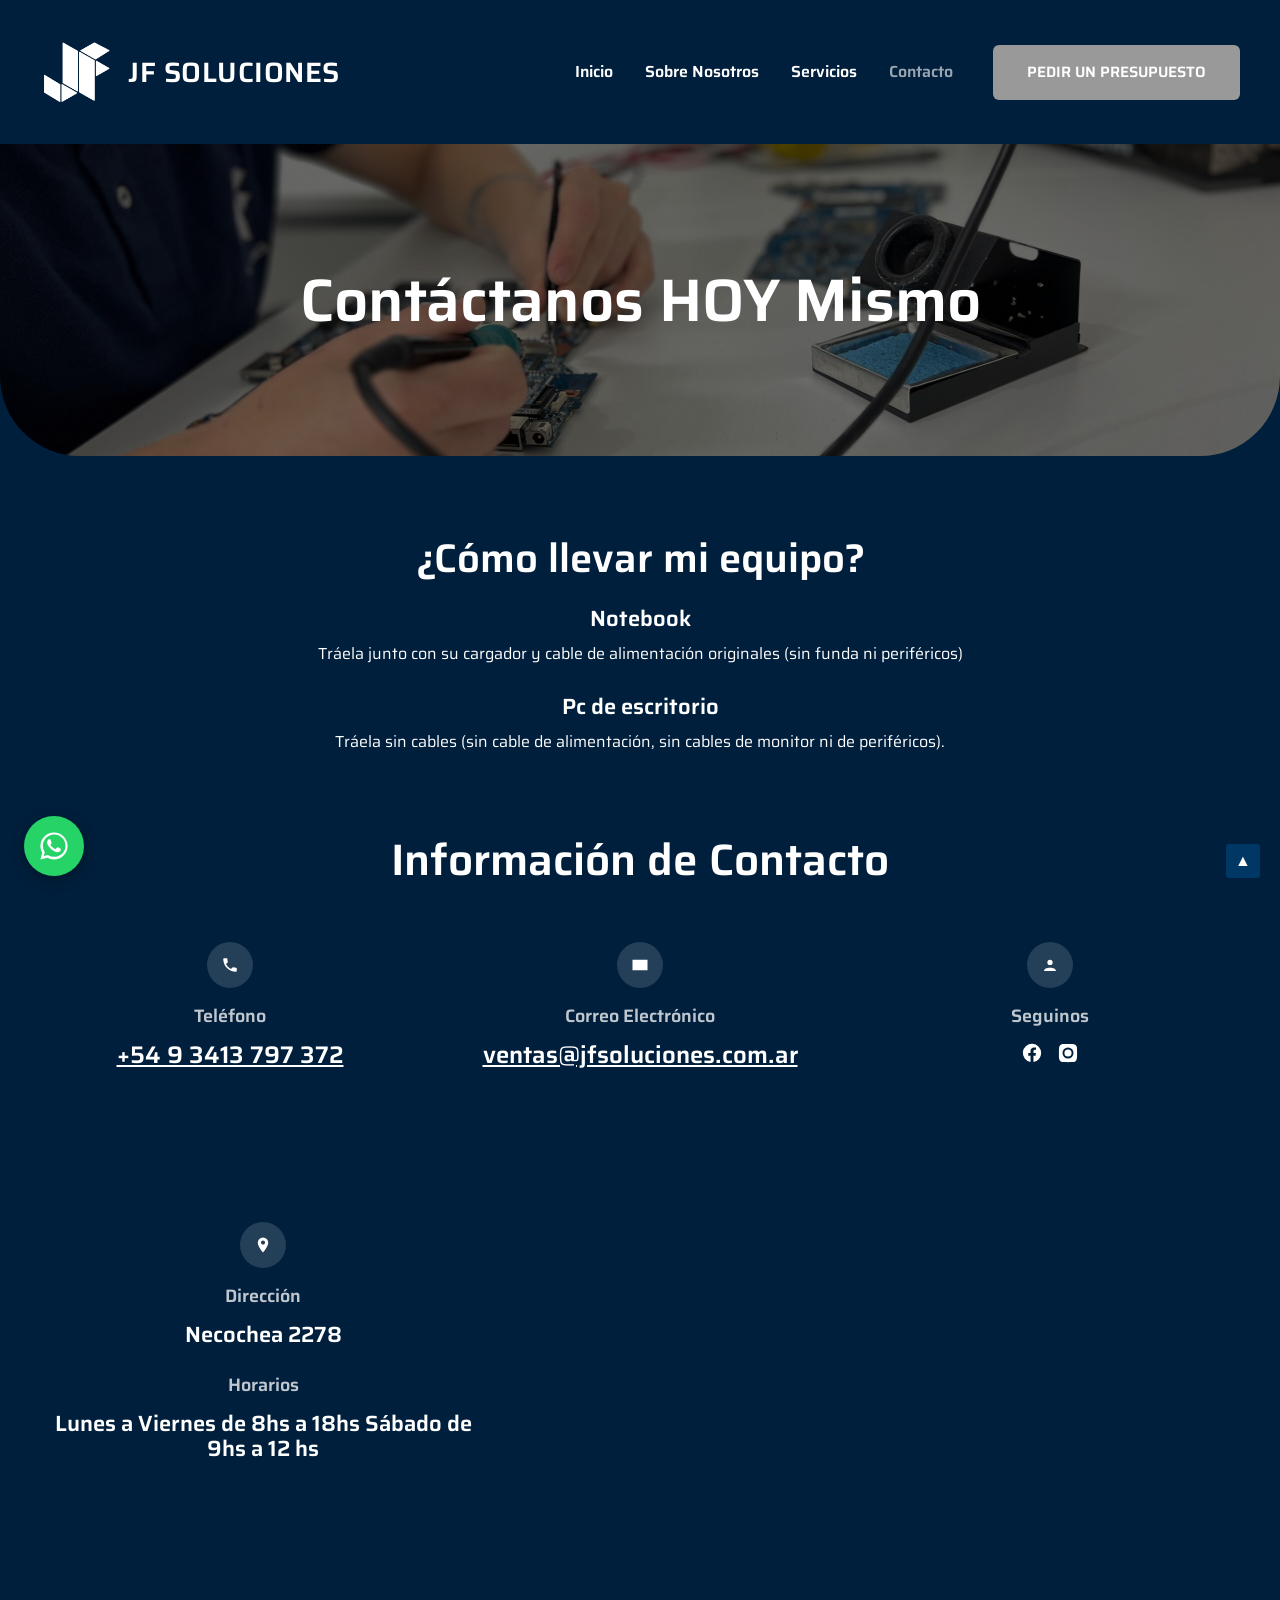
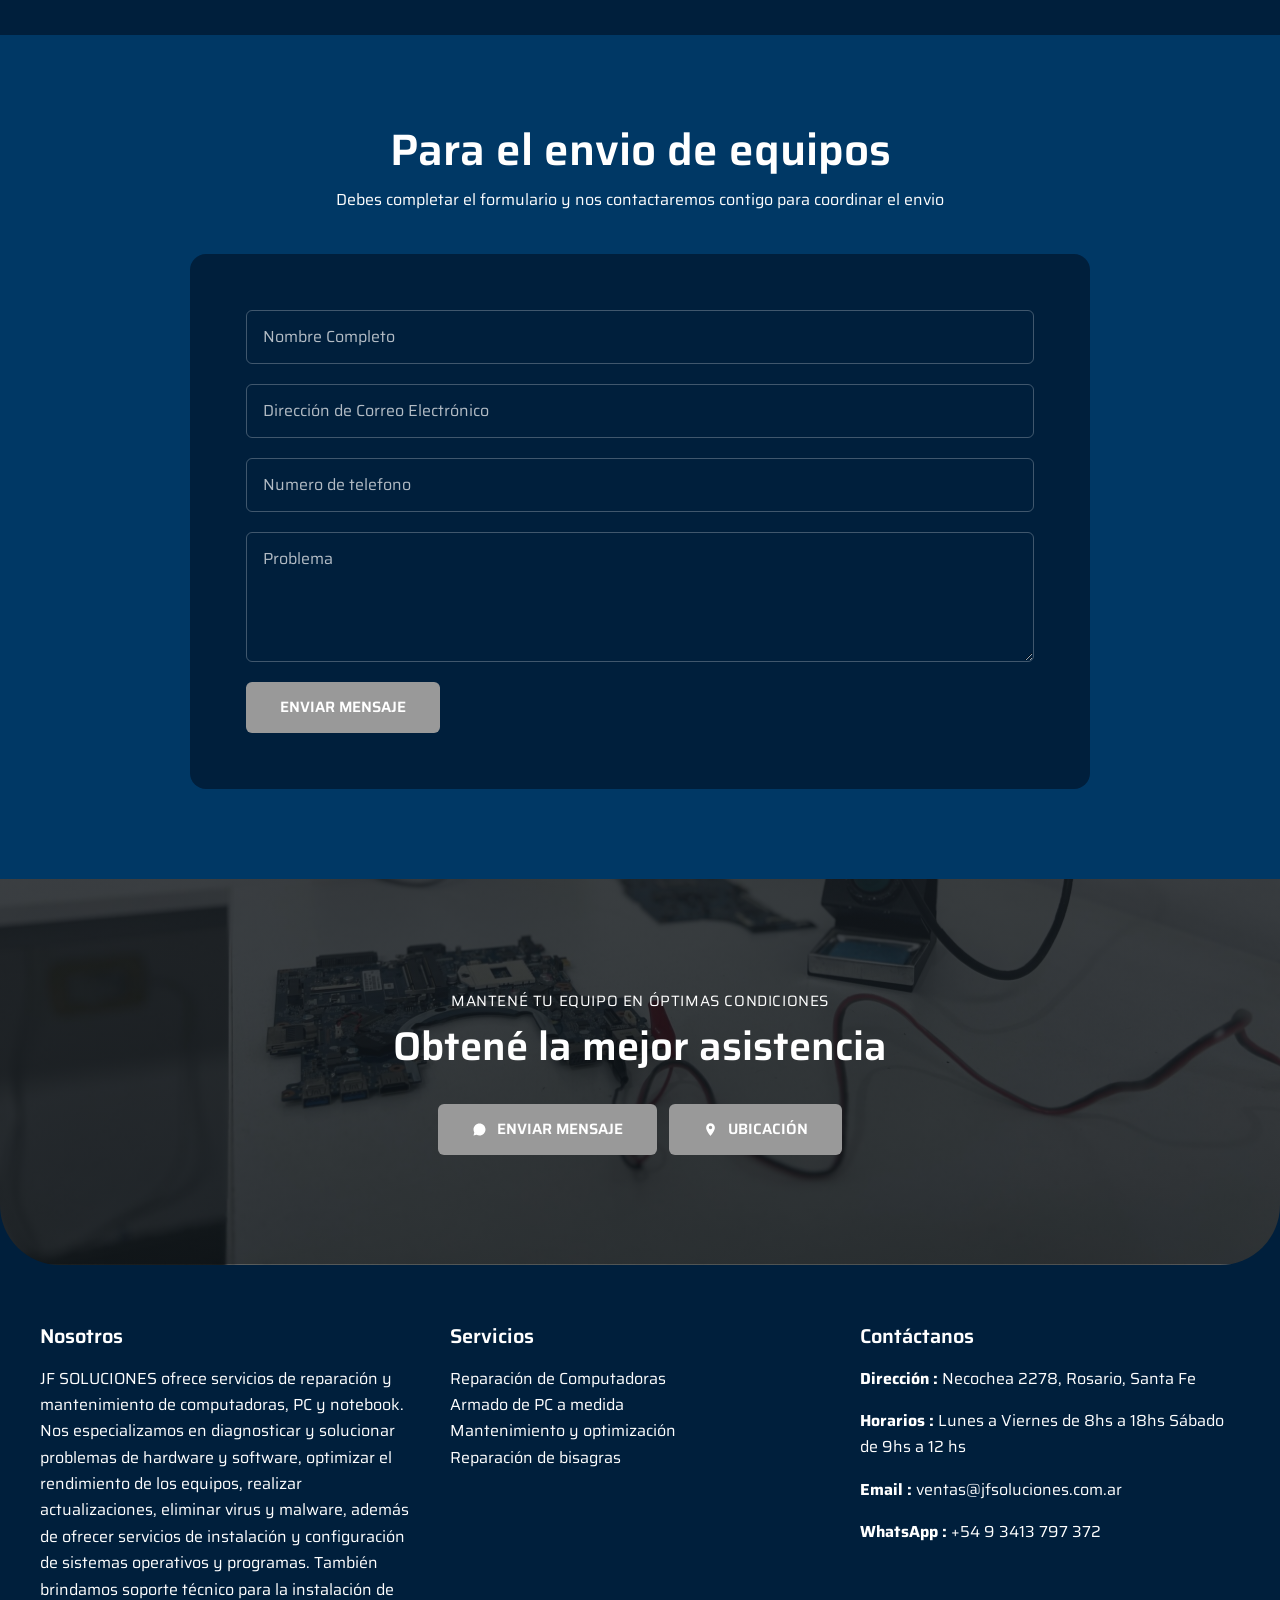
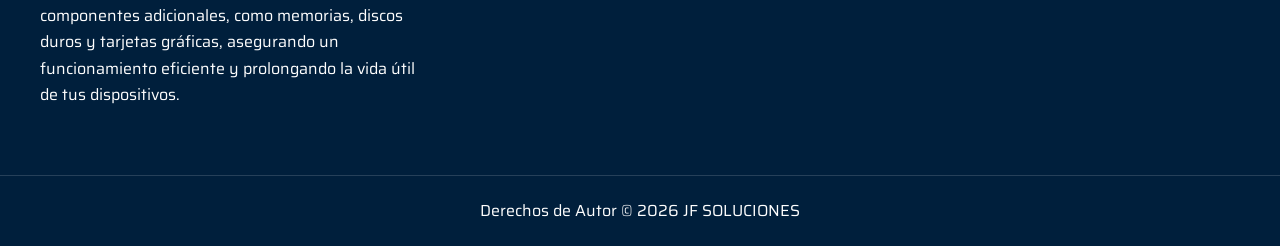
==== contact/index.html @ 4e5d6c13 "versión inicial 1.0.0" ====
<!DOCTYPE html>
<html lang="es-AR">
<head>
<meta charset="utf-8">
<meta name="viewport" content="width=device-width, initial-scale=1">
<title>Contacto de servicio técnico en rosario - JF SOLUCIONES</title>
<meta name="description" content="Contáctanos para servicio técnico de reparación y mantenimiento de computadoras y notebooks en Rosario y alrededores.">
<meta name="robots" content="index, follow, max-image-preview:large, max-snippet:-1, max-video-preview:-1">
<link rel="canonical" href="https://jfsoluciones.com.ar/contact/">
<meta property="og:locale" content="es_AR">
<meta property="og:type" content="article">
<meta property="og:site_name" content="JF SOLUCIONES">
<meta property="og:title" content="Contacto de servicio técnico en rosario - JF SOLUCIONES">
<meta property="og:description" content="Contáctanos para servicio técnico de reparación y mantenimiento de computadoras y notebooks en Rosario y alrededores.">
<meta property="og:url" content="https://jfsoluciones.com.ar/contact/">
<meta property="og:image" content="https://jfsoluciones.com.ar/images/feed-2.png">
<meta name="twitter:card" content="summary_large_image">
<meta name="twitter:title" content="Contacto de servicio técnico en rosario - JF SOLUCIONES">
<meta name="twitter:description" content="Contáctanos para servicio técnico de reparación y mantenimiento de computadoras y notebooks en Rosario y alrededores.">
<meta name="twitter:image" content="https://jfsoluciones.com.ar/images/feed-2.png">
<link href="https://unpkg.com/aos@2.3.1/dist/aos.css" rel="stylesheet">
<link rel="preconnect" href="https://fonts.googleapis.com">
<link rel="preconnect" href="https://fonts.gstatic.com" crossorigin>
<link rel="stylesheet" href="https://fonts.googleapis.com/css2?family=Saira:wght@400;600&display=swap">
<link rel="stylesheet" href="/assets/styles.css">
<link rel="icon" href="/favicon.ico" type="image/x-icon">
<script type="application/ld+json">
{
  "@context": "https://schema.org",
  "@graph": [
    {
      "@type": "LocalBusiness",
      "@id": "https://jfsoluciones.com.ar/#jfsoluciones",
      "name": "JF SOLUCIONES",
      "description": "Servicio técnico informático: reparación y mantenimiento de computadoras y notebooks en Rosario, Santa Fe.",
      "email": "ventas@jfsoluciones.com.ar",
      "telephone": "+54 9 3413 797 372",
      "address": {
        "@type": "PostalAddress",
        "streetAddress": "Necochea 2278",
        "addressLocality": "Rosario",
        "addressRegion": "Santa Fe",
        "addressCountry": "AR"
      },
      "openingHours": ["Mo-Fr 08:00-18:00", "Sa 09:00-12:00"],
      "sameAs": [
        "https://facebook.com/profile.php?id=100090186762427",
        "https://instagram.com/jfsolucionesrosario/"
      ]
    },
    {
      "@type": "ContactPage",
      "name": "Contacto de servicio técnico en rosario - JF SOLUCIONES",
      "url": "https://jfsoluciones.com.ar/contact/",
      "about": { "@id": "https://jfsoluciones.com.ar/#jfsoluciones" }
    },
    {
      "@type": "BreadcrumbList",
      "itemListElement": [
        { "@type": "ListItem", "position": 1, "name": "Inicio", "item": "https://jfsoluciones.com.ar/" },
        { "@type": "ListItem", "position": 2, "name": "Contacto", "item": "https://jfsoluciones.com.ar/contact/" }
      ]
    }
  ]
}
</script>
</head>
<body>
<a class="skip-link" href="#content">Ir al contenido</a>

<header class="site-header">
  <div class="container header-inner">
    <a class="brand" href="/" aria-label="JF SOLUCIONES - Inicio">
      <img class="brand-logo" src="/images/logo-jf.png" alt="JF SOLUCIONES" width="71" height="62">
      <span class="brand-name">JF SOLUCIONES</span>
    </a>
    <nav class="main-nav" aria-label="Navegación principal">
      <ul>
        <li><a href="/">Inicio</a></li>
        <li><a href="/sobre-nosotros/">Sobre Nosotros</a></li>
        <li><a href="/services/">Servicios</a></li>
        <li><a href="/contact/" aria-current="page" class="is-current">Contacto</a></li>
      </ul>
    </nav>
    <a class="btn btn-header" href="https://wa.me/5493413797372?text=Hola!+Necesito+que+revisen+mi+equipo">Pedir un presupuesto</a>
  </div>
</header>

<main id="content">

  <section class="hero" id="hero-contact">
    <div class="hero-inner">
      <h1>Contáctanos HOY Mismo</h1>
    </div>
  </section>

  <section class="section how-to">
    <div class="container center">
      <h2>¿Cómo llevar mi equipo?</h2>
      <h3>Notebook</h3>
      <p>Tráela junto con su cargador y cable de alimentación originales (sin funda ni periféricos)</p>
      <h3>Pc de escritorio</h3>
      <p>Tráela sin cables (sin cable de alimentación, sin cables de monitor ni de periféricos).</p>
    </div>
  </section>

  <section class="section contact-info">
    <div class="container">
      <h2 class="center info-title">Información de Contacto</h2>
      <div class="info-grid">
        <div class="info-item">
          <span class="ic" aria-hidden="true">
            <svg viewBox="0 0 24 24" width="18" height="18" fill="currentColor"><path d="M6.6 10.8a15.1 15.1 0 0 0 6.6 6.6l2.2-2.2c.3-.3.7-.4 1-.2 1.1.4 2.4.6 3.6.6.6 0 1 .4 1 1V20c0 .6-.4 1-1 1C10.6 21 3 13.4 3 4c0-.6.4-1 1-1h3.5c.6 0 1 .4 1 1 0 1.3.2 2.5.6 3.6.1.4 0 .8-.2 1l-2.3 2.2z"/></svg>
          </span>
          <p class="info-label">Teléfono</p>
          <h3><a href="https://wa.me/5493413797372?text=Hola!+Necesito+que+revisen+mi+equipo" target="_blank" rel="noopener">+54 9 3413 797 372</a></h3>
        </div>
        <div class="info-item">
          <span class="ic" aria-hidden="true">
            <svg viewBox="0 0 24 24" width="18" height="18" fill="currentColor"><path d="M2 5h20v14H2V5zm10 7.2L3.6 6.5h16.8L12 12.2z"/></svg>
          </span>
          <p class="info-label">Correo Electrónico</p>
          <h3><a href="mailto:ventas@jfsoluciones.com.ar">ventas@jfsoluciones.com.ar</a></h3>
        </div>
        <div class="info-item">
          <span class="ic" aria-hidden="true">
            <svg viewBox="0 0 24 24" width="18" height="18" fill="currentColor"><path d="M12 12a3.5 3.5 0 1 0 0-7 3.5 3.5 0 0 0 0 7zm-8 8c0-3 3.6-4.5 8-4.5s8 1.5 8 4.5H4z"/></svg>
          </span>
          <p class="info-label">Seguinos</p>
          <div class="socials">
            <a href="https://facebook.com/profile.php?id=100090186762427" target="_blank" rel="noopener" aria-label="Facebook de JF SOLUCIONES">
              <svg viewBox="0 0 24 24" width="22" height="22" fill="currentColor"><path d="M22 12a10 10 0 1 0-11.6 9.9v-7H7.9V12h2.5V9.8c0-2.5 1.5-3.9 3.8-3.9 1.1 0 2.2.2 2.2.2v2.4h-1.2c-1.2 0-1.6.8-1.6 1.6V12h2.7l-.4 2.9h-2.3v7A10 10 0 0 0 22 12z"/></svg>
            </a>
            <a href="https://instagram.com/jfsolucionesrosario/" target="_blank" rel="noopener" aria-label="Instagram de JF SOLUCIONES">
              <svg viewBox="0 0 24 24" width="22" height="22" fill="currentColor"><path d="M12 2.2c3.2 0 3.6 0 4.9.1 1.2.1 1.8.3 2.2.4.6.2 1 .5 1.4.9.4.4.7.8.9 1.4.2.4.4 1 .4 2.2.1 1.3.1 1.7.1 4.9s0 3.6-.1 4.9c-.1 1.2-.3 1.8-.4 2.2-.2.6-.5 1-.9 1.4-.4.4-.8.7-1.4.9-.4.2-1 .4-2.2.4-1.3.1-1.7.1-4.9.1s-3.6 0-4.9-.1c-1.2-.1-1.8-.3-2.2-.4-.6-.2-1-.5-1.4-.9-.4-.4-.7-.8-.9-1.4-.2-.4-.4-1-.4-2.2-.1-1.3-.1-1.7-.1-4.9s0-3.6.1-4.9c.1-1.2.3-1.8.4-2.2.2-.6.5-1 .9-1.4.4-.4.8-.7 1.4-.9.4-.2 1-.4 2.2-.4 1.3-.1 1.7-.1 4.9-.1zm0 3.8a6 6 0 1 0 0 12 6 6 0 0 0 0-12zm0 9.9a3.9 3.9 0 1 1 0-7.8 3.9 3.9 0 0 1 0 7.8zm7.6-10.1a1.4 1.4 0 1 1-2.8 0 1.4 1.4 0 0 1 2.8 0z"/></svg>
            </a>
          </div>
        </div>
      </div>

      <div class="address-grid">
        <div class="info-item">
          <span class="ic" aria-hidden="true">
            <svg viewBox="0 0 24 24" width="18" height="18" fill="currentColor"><path d="M12 2a7 7 0 0 0-7 7c0 5 7 13 7 13s7-8 7-13a7 7 0 0 0-7-7zm0 9.5A2.5 2.5 0 1 1 12 6a2.5 2.5 0 0 1 0 5.5z"/></svg>
          </span>
          <p class="info-label">Dirección</p>
          <h3>Necochea 2278</h3>
          <p class="info-label">Horarios</p>
          <h3>Lunes a Viernes de 8hs a 18hs Sábado de 9hs a 12 hs</h3>
        </div>
        <div class="map">
          <iframe
            title="Ubicación de JF SOLUCIONES — Necochea 2278, Rosario, Santa Fe"
            src="https://www.google.com/maps?q=Necochea%202278,%20Rosario,%20Santa%20Fe,%20Argentina&output=embed"
            loading="lazy"
            referrerpolicy="no-referrer-when-downgrade"
            allowfullscreen></iframe>
        </div>
      </div>
    </div>
  </section>

  <section class="form-section">
    <div class="container">
      <h2 class="center">Para el envio de equipos</h2>
      <p class="center">Debes completar el formulario y nos contactaremos contigo para coordinar el envio</p>
      <div class="form-card">
        <form method="post" action="#" autocomplete="on">
          <label class="sr-only" for="f-nombre">Nombre Completo</label>
          <input id="f-nombre" name="nombre" type="text" placeholder="Nombre Completo" autocomplete="name" required>
          <label class="sr-only" for="f-email">Dirección de Correo Electrónico</label>
          <input id="f-email" name="email" type="email" placeholder="Dirección de Correo Electrónico" autocomplete="email" required>
          <label class="sr-only" for="f-tel">Numero de telefono</label>
          <input id="f-tel" name="telefono" type="tel" placeholder="Numero de telefono" autocomplete="tel" required>
          <label class="sr-only" for="f-msg">Problema</label>
          <textarea id="f-msg" name="mensaje" rows="4" placeholder="Problema"></textarea>
          <button class="btn" type="submit">Enviar Mensaje</button>
        </form>
      </div>
    </div>
  </section>

  <section class="cta">
    <div class="cta-inner">
      <p class="eyebrow center">Mantené tu equipo en óptimas condiciones</p>
      <h2 class="center cta-title">Obtené la mejor asistencia</h2>
      <div class="cta-buttons">
        <a class="btn" href="https://api.whatsapp.com/send/?phone=5493413797372&amp;text=Hola%21+Necesito+que+revisen+mi+equipo&amp;type=phone_number&amp;app_absent=0" target="_blank" rel="noopener"><span class="ico ico-wa" aria-hidden="true"></span>enviar mensaje</a>
        <a class="btn" href="https://maps.app.goo.gl/iYF1u953NTGmokmu6?g_st=iw" target="_blank" rel="noopener"><span class="ico ico-pin" aria-hidden="true"></span>ubicación</a>
      </div>
    </div>
  </section>

</main>

<footer class="site-footer">
  <div class="container footer-grid">
    <div class="footer-col">
      <h2 class="footer-title">Nosotros</h2>
      <p>JF SOLUCIONES ofrece servicios de reparación y mantenimiento de computadoras, PC y notebook. Nos especializamos en diagnosticar y solucionar problemas de hardware y software, optimizar el rendimiento de los equipos, realizar actualizaciones, eliminar virus y malware, además de ofrecer servicios de instalación y configuración de sistemas operativos y programas. También brindamos soporte técnico para la instalación de componentes adicionales, como memorias, discos duros y tarjetas gráficas, asegurando un funcionamiento eficiente y prolongando la vida útil de tus dispositivos.</p>
    </div>
    <div class="footer-col">
      <h2 class="footer-title">Servicios</h2>
      <ul class="footer-list">
        <li>Reparación de Computadoras</li>
        <li>Armado de PC a medida</li>
        <li>Mantenimiento y optimización</li>
        <li>Reparación de bisagras</li>
      </ul>
    </div>
    <div class="footer-col">
      <h2 class="footer-title">Contáctanos</h2>
      <p><strong>Dirección :</strong> Necochea 2278, Rosario, Santa Fe</p>
      <p><strong>Horarios :</strong> Lunes a Viernes de 8hs a 18hs Sábado de 9hs a 12 hs</p>
      <p><strong>Email :</strong> <a href="mailto:ventas@jfsoluciones.com.ar">ventas@jfsoluciones.com.ar</a></p>
      <p><strong>WhatsApp :</strong> <a href="https://wa.me/5493413797372">+54 9 3413 797 372</a></p>
    </div>
  </div>
  <div class="footer-bottom">
    <div class="container">
      <p>Derechos de Autor © 2026 JF SOLUCIONES</p>
    </div>
  </div>
</footer>

<a class="whatsapp-float" href="https://wa.me/5493413797372" target="_blank" rel="noopener" aria-label="Enviar Mensaje 💻 por WhatsApp">
  <svg viewBox="0 0 32 32" width="34" height="34" aria-hidden="true" focusable="false"><path fill="#fff" d="M16.003 3.2c-7.06 0-12.8 5.74-12.8 12.8 0 2.257.594 4.463 1.723 6.404L3.2 28.8l6.56-1.708a12.75 12.75 0 0 0 6.243 1.62h.005c7.06 0 12.8-5.74 12.8-12.8s-5.74-12.712-12.805-12.712zm0 23.02h-.004a10.6 10.6 0 0 1-5.4-1.48l-.387-.23-3.893 1.014 1.04-3.797-.253-.39a10.57 10.57 0 0 1-1.62-5.637c0-5.867 4.775-10.64 10.646-10.64 2.842 0 5.513 1.108 7.522 3.118a10.57 10.57 0 0 1 3.116 7.53c-.002 5.867-4.777 10.512-10.767 10.512zm5.84-7.92c-.32-.16-1.893-.934-2.187-1.04-.293-.107-.507-.16-.72.16-.213.32-.826 1.04-1.013 1.253-.187.213-.373.24-.693.08-.32-.16-1.352-.498-2.575-1.588-.952-.848-1.594-1.895-1.78-2.215-.187-.32-.02-.493.14-.652.144-.144.32-.373.48-.56.16-.187.213-.32.32-.533.107-.213.053-.4-.027-.56-.08-.16-.72-1.735-.986-2.375-.26-.624-.523-.54-.72-.55l-.613-.01c-.213 0-.56.08-.853.4-.293.32-1.12 1.094-1.12 2.668s1.147 3.095 1.307 3.308c.16.213 2.257 3.446 5.467 4.832.764.33 1.36.527 1.825.674.767.244 1.465.21 2.017.127.615-.092 1.893-.774 2.16-1.521.267-.747.267-1.387.187-1.521-.08-.133-.293-.213-.613-.373z"/></svg>
</a>
<a class="subir" href="#content" aria-label="Scroll al inicio">&#9650;</a>

</body>
</html>
---- assets/styles.css ----
/* ==========================================================================
   JF SOLUCIONES — Hoja de estilos unificada (HTML + CSS plano, sin WordPress)
   · Header + Footer: pure-pixel-replica (todas las páginas)
   · Home: static-site-gem (scopeado bajo .home)
   · Internas (servicios / sobre-nosotros / contacto / términos): pure-pixel-replica
   ========================================================================== */

/* ------------------------------------------------------------------ */
/* Variables                                                          */
/* ------------------------------------------------------------------ */
:root {
  --navy: #001f3c;        --azul-oscuro: #001f3c;
  --blue: #003865;        --azul: #003865;
  --azul-claro: #007bd0;
  --white: #ffffff;       --blanco: #ffffff;
  --btn: #999999;         --btn-hover: #8a8a8a;
  --gris-boton: rgba(255, 255, 255, 0.32);
  --gris-texto: #d7dde3;
  --muted: rgba(255, 255, 255, 0.75);
  --container: 1280px;    --ancho: 1200px;
  --font: "Saira", "Trebuchet MS", Arial, sans-serif;
  --fuente-titulo: "Tektur", "Saira", sans-serif;
  --fuente-texto: "Saira", "Roboto", sans-serif;
}

/* ------------------------------------------------------------------ */
/* Reset / base                                                       */
/* ------------------------------------------------------------------ */
*, *::before, *::after { box-sizing: border-box; }

html { scroll-behavior: smooth; }

body {
  margin: 0;
  background-color: var(--navy);
  color: var(--white);
  font-family: var(--font);
  font-size: 16px;
  font-weight: 400;
  line-height: 1.65;
  -webkit-font-smoothing: antialiased;
}

img { max-width: 100%; display: block; }

a { color: inherit; text-decoration: none; }
a:hover { text-decoration: none; opacity: 0.85; }

h1, h2, h3 { margin: 0; font-weight: 600; line-height: 1.15; }

p { margin: 0 0 16px; }

.skip-link {
  position: absolute;
  left: -9999px;
  top: 0;
  background: var(--white);
  color: var(--navy);
  padding: 10px 16px;
  z-index: 100;
}
.skip-link:focus { left: 0; }

/* ================================================================== */
/* HEADER — pure-pixel-replica (todas las páginas)                    */
/* ================================================================== */
.site-header {
  background-color: var(--navy);
  height: 144px;
  display: flex;
  align-items: center;
}

.header-inner { display: flex; align-items: center; gap: 24px; }

.brand { display: flex; align-items: center; gap: 16px; margin-right: auto; }

.brand-logo { display: block; width: 72px; height: auto; }

.brand-name { font-size: 28px; font-weight: 600; letter-spacing: 0.5px; }

.main-nav ul {
  display: flex;
  align-items: center;
  margin: 0;
  padding: 0;
  list-style: none;
}

.main-nav a {
  display: block;
  padding: 0 16px;
  font-size: 16px;
  font-weight: 600;
  line-height: 30px;
}

.main-nav a.is-current { color: rgba(255, 255, 255, 0.6); }

.btn {
  display: inline-flex;
  align-items: center;
  justify-content: center;
  gap: 10px;
  background-color: var(--btn);
  color: var(--white);
  font-size: 15px;
  font-weight: 600;
  line-height: 1;
  text-transform: uppercase;
  padding: 18px 34px;
  border: 0;
  border-radius: 6px;
  cursor: pointer;
  transition: background-color 0.2s ease;
}
.btn:hover { background-color: var(--btn-hover); opacity: 1; }

.btn-header { padding: 20px 34px; }

/* ================================================================== */
/* FOOTER — pure-pixel-replica (todas las páginas)                    */
/* ================================================================== */
.site-footer { background-color: var(--navy); padding: 60px 0 0; }

.footer-grid {
  display: grid;
  grid-template-columns: repeat(3, minmax(0, 1fr));
  gap: 30px;
  align-items: start;
}

.footer-title { font-size: 20px; margin-bottom: 18px; }

.footer-list { margin: 0; padding: 0; list-style: none; }

.footer-bottom {
  margin-top: 50px;
  border-top: 1px solid rgba(255, 255, 255, 0.15);
  padding: 22px 0;
  text-align: center;
}
.footer-bottom p { margin: 0; }

/* WhatsApp flotante (pure-pixel-replica) */
.whatsapp-float {
  position: fixed;
  left: 24px;
  bottom: 24px;
  width: 60px;
  height: 60px;
  border-radius: 50%;
  background-color: #25d366;
  display: flex;
  align-items: center;
  justify-content: center;
  box-shadow: 0 4px 14px rgba(0, 0, 0, 0.3);
  z-index: 50;
}

/* ================================================================== */
/* PÁGINAS INTERNAS — base (sobre-nosotros)                           */
/* ================================================================== */
.container {
  width: 100%;
  max-width: var(--container);
  margin: 0 auto;
  padding: 0 40px;
}

/* Hero */
.hero {
  background-color: #0b1c2e;
  background-image: linear-gradient(rgba(0, 20, 40, 0.65), rgba(0, 20, 40, 0.65)); background-repeat: no-repeat;
  background-size: cover;
  background-position: 48% 35%;
  border-radius: 0 0 80px 80px;
  padding: 120px 40px;
  text-align: center;
}
#hero-services { background-image: linear-gradient(rgba(0, 0, 0, 0.58), rgba(0, 0, 0, 0.58)), url("/images/portada-services.jpg"); }
#hero-contact { background-image: linear-gradient(rgba(0, 0, 0, 0.58), rgba(0, 0, 0, 0.58)), url("/images/portada-contact.jpg"); background-position: 0% 50%; }
#hero-nosotros { background-image: linear-gradient(rgba(0, 0, 0, 0.58), rgba(0, 0, 0, 0.58)), url("/images/portada-nosotros.jpg"); background-position: 0% 41%;}
.hero-inner { max-width: 860px; margin: 0 auto; }
.hero h1 { font-size: 60px; line-height: 72px; font-weight: 600; }
.hero p { margin: 12px 0 0; }

/* Secciones de contenido */
.section { padding: 80px 0; }

.split {
  display: grid;
  grid-template-columns: minmax(0, 1fr) minmax(0, 1fr);
  gap: 50px;
  align-items: start;
}

.content { padding-top: 20px; }

.eyebrow {
  text-transform: uppercase;
  letter-spacing: 0.6px;
  font-size: 15px;
  margin: 0 0 10px;
}

.content h2 { font-size: 44px; line-height: 1.1; margin-bottom: 18px; }

.role { font-size: 22px; margin: -8px 0 18px; color: var(--muted); }

/* Placeholders de imagen (fallback cuando aún no hay foto real) */
.img-placeholder {
  position: relative;
  width: 100%;
  border-radius: 12px;
  background-color: rgba(255, 255, 255, 0.06);
  border: 1px dashed rgba(255, 255, 255, 0.25);
  background-image: repeating-linear-gradient(
    45deg,
    rgba(255, 255, 255, 0.04) 0,
    rgba(255, 255, 255, 0.04) 10px,
    transparent 10px,
    transparent 20px
  );
}

.ratio-1x1 { aspect-ratio: 1 / 1; }
.ratio-3x4 { aspect-ratio: 3 / 4; }
.ratio-16x9 { aspect-ratio: 16 / 9; }

/* Imágenes reales dentro de las secciones internas */
.media img {
  width: 100%;
  height: 100%;
  border-radius: 12px;
  object-fit: cover;
}
.media img.ratio-1x1 { aspect-ratio: 1 / 1; }
.media img.ratio-3x4 { aspect-ratio: 3 / 4; }

/* Valores */
.values { background-color: var(--blue); padding: 90px 0; }
.center { text-align: center; }
.values-title { font-size: 44px; margin-bottom: 40px; }
.values-image { border: none; border-radius: 12px; height: 450px; display: flex; justify-content: center; align-items: center; margin-bottom: 40px; overflow: hidden; }
.values-image img { width: 100%; height: auto; display: block; border-radius: 12px; }
.values-grid {
  display: grid;
  grid-template-columns: repeat(4, minmax(0, 1fr));
  gap: 30px;
}
.value h3 { font-size: 24px; line-height: 1.3; margin-bottom: 12px; }
.value p { margin: 0; }

/* CTA */
.cta {
  background-color: #0b1c2e;
  background-image: linear-gradient(rgba(21, 26, 31, 0.82), rgba(8, 14, 19, 0.82)), url("/images/eleginos.jpg");
  background-size: cover;
  background-position: bottom;
  background-repeat: no-repeat;
  border-radius: 0 0 60px 60px;
  padding: 110px 40px;
  text-align: center;
}
.cta-inner { max-width: 840px; margin: 0 auto; }
.cta-title { font-size: 40px; margin-bottom: 34px; }
.cta-buttons { display: flex; justify-content: center; gap: 12px; flex-wrap: wrap; }

.ico { display: inline-block; width: 15px; height: 15px; background-color: currentColor; }
.ico-mail {
  -webkit-mask: url("data:image/svg+xml;utf8,<svg xmlns='http://www.w3.org/2000/svg' viewBox='0 0 24 24'><path d='M2 5h20v14H2z' fill='none' stroke='black' stroke-width='2'/><path d='M2 6l10 7 10-7' fill='none' stroke='black' stroke-width='2'/></svg>") center / contain no-repeat;
  mask: url("data:image/svg+xml;utf8,<svg xmlns='http://www.w3.org/2000/svg' viewBox='0 0 24 24'><path d='M2 5h20v14H2z' fill='none' stroke='black' stroke-width='2'/><path d='M2 6l10 7 10-7' fill='none' stroke='black' stroke-width='2'/></svg>") center / contain no-repeat;
}
.ico-pin {
  -webkit-mask: url("data:image/svg+xml;utf8,<svg xmlns='http://www.w3.org/2000/svg' viewBox='0 0 24 24'><path d='M12 2a7 7 0 0 0-7 7c0 5 7 13 7 13s7-8 7-13a7 7 0 0 0-7-7zm0 9.5A2.5 2.5 0 1 1 12 6a2.5 2.5 0 0 1 0 5.5z'/></svg>") center / contain no-repeat;
  mask: url("data:image/svg+xml;utf8,<svg xmlns='http://www.w3.org/2000/svg' viewBox='0 0 24 24'><path d='M12 2a7 7 0 0 0-7 7c0 5 7 13 7 13s7-8 7-13a7 7 0 0 0-7-7zm0 9.5A2.5 2.5 0 1 1 12 6a2.5 2.5 0 0 1 0 5.5z'/></svg>") center / contain no-repeat;
}
.ico-wa {
  -webkit-mask: url("data:image/svg+xml;utf8,<svg xmlns='http://www.w3.org/2000/svg' viewBox='0 0 32 32'><path d='M16 3.2C8.94 3.2 3.2 8.94 3.2 16c0 2.26.59 4.46 1.72 6.4L3.2 28.8l6.56-1.71A12.75 12.75 0 0 0 16 28.7c7.06 0 12.8-5.74 12.8-12.8S23.06 3.2 16 3.2zm5.84 15.1c-.32-.16-1.89-.93-2.19-1.04-.29-.11-.5-.16-.72.16-.21.32-.82 1.04-1.01 1.25-.19.21-.37.24-.69.08-.32-.16-1.35-.5-2.58-1.59-.95-.85-1.59-1.9-1.78-2.22-.19-.32-.02-.49.14-.65.14-.14.32-.37.48-.56.16-.19.21-.32.32-.53.11-.21.05-.4-.03-.56-.08-.16-.72-1.74-.99-2.38-.26-.62-.52-.54-.72-.55h-.61c-.21 0-.56.08-.85.4-.29.32-1.12 1.09-1.12 2.67s1.15 3.09 1.31 3.31c.16.21 2.26 3.45 5.47 4.83.76.33 1.36.53 1.82.67.77.24 1.47.21 2.02.13.62-.09 1.89-.77 2.16-1.52.27-.75.27-1.39.19-1.52-.08-.13-.29-.21-.61-.37z'/></svg>") center / contain no-repeat;
  mask: url("data:image/svg+xml;utf8,<svg xmlns='http://www.w3.org/2000/svg' viewBox='0 0 32 32'><path d='M16 3.2C8.94 3.2 3.2 8.94 3.2 16c0 2.26.59 4.46 1.72 6.4L3.2 28.8l6.56-1.71A12.75 12.75 0 0 0 16 28.7c7.06 0 12.8-5.74 12.8-12.8S23.06 3.2 16 3.2zm5.84 15.1c-.32-.16-1.89-.93-2.19-1.04-.29-.11-.5-.16-.72.16-.21.32-.82 1.04-1.01 1.25-.19.21-.37.24-.69.08-.32-.16-1.35-.5-2.58-1.59-.95-.85-1.59-1.9-1.78-2.22-.19-.32-.02-.49.14-.65.14-.14.32-.37.48-.56.16-.19.21-.32.32-.53.11-.21.05-.4-.03-.56-.08-.16-.72-1.74-.99-2.38-.26-.62-.52-.54-.72-.55h-.61c-.21 0-.56.08-.85.4-.29.32-1.12 1.09-1.12 2.67s1.15 3.09 1.31 3.31c.16.21 2.26 3.45 5.47 4.83.76.33 1.36.53 1.82.67.77.24 1.47.21 2.02.13.62-.09 1.89-.77 2.16-1.52.27-.75.27-1.39.19-1.52-.08-.13-.29-.21-.61-.37z'/></svg>") center / contain no-repeat;
}

/* ================================================================== */
/* SERVICIOS — específico (pure-pixel-replica)                        */
/* ================================================================== */
.service .split { align-items: center; }
.service .media { aspect-ratio: 1 / 1; }
.service .media img { aspect-ratio: auto; }
.service.reverse .media { order: 2; }
.service.reverse .content { order: 1; }

.service-num {
  font-size: 44px;
  line-height: 1.1;
  font-weight: 600;
  margin: 0 0 8px;
  color: rgba(255, 255, 255, 0.55);
}

.service .content h2 {
  font-size: 44px;
  line-height: 1.1;
  margin-bottom: 18px;
  text-transform: uppercase;
}
.service .content h2 span { display: inline-block; }

.service-list { margin: 24px 0 0; padding: 0; list-style: none; }
.service-list li {
  position: relative;
  padding-left: 30px;
  margin-bottom: 12px;
  font-weight: 600;
}
.service-list li::before {
  content: "";
  position: absolute;
  left: 0;
  top: 8px;
  width: 16px;
  height: 10px;
  border-left: 2px solid var(--white);
  border-bottom: 2px solid var(--white);
  transform: rotate(-45deg);
}

/* ================================================================== */
/* CONTACTO — específico (pure-pixel-replica)                         */
/* ================================================================== */
.sr-only {
  position: absolute;
  width: 1px; height: 1px;
  padding: 0; margin: -1px;
  overflow: hidden;
  clip: rect(0 0 0 0);
  white-space: nowrap;
  border: 0;
}

.how-to h2 { font-size: 40px; margin-bottom: 24px; }
.how-to h3 { font-size: 22px; margin-bottom: 10px; }
.how-to p { margin-bottom: 26px; }
.how-to p:last-child { margin-bottom: 0; }

.contact-info { padding-top: 0; }
.info-title { font-size: 44px; margin-bottom: 56px; }
.info-grid {
  display: grid;
  grid-template-columns: repeat(3, minmax(0, 1fr));
  gap: 30px;
  text-align: center;
}
.ic {
  display: inline-flex;
  align-items: center;
  justify-content: center;
  width: 46px;
  height: 46px;
  border-radius: 50%;
  background-color: rgba(255, 255, 255, 0.14);
  color: var(--white);
  margin-bottom: 14px;
}
.info-label { font-size: 18px; font-weight: 600; color: var(--muted); margin: 0 0 10px; }
.info-item h3 { font-size: 24px; font-weight: 600; margin: 0 0 24px; }
.info-item h3 a { text-decoration: underline; }
.socials { display: flex; justify-content: center; gap: 14px; }

.address-grid {
  display: grid;
  grid-template-columns: minmax(0, 1fr) minmax(0, 1.6fr);
  gap: 40px;
  align-items: center;
  margin-top: 60px;
  text-align: center;
}
.address-grid .info-item h3 { font-size: 22px; }

.map { width: 100%; }
.map .img-placeholder { border-radius: 4px; }
.map iframe {
  display: block;
  width: 100%;
  aspect-ratio: 16 / 9;
  border: 0;
  border-radius: 4px;
}

.form-section { background-color: var(--blue); padding: 90px 0; }
.form-section h2 { font-size: 44px; margin-bottom: 12px; }
.form-card {
  max-width: 900px;
  margin: 40px auto 0;
  background-color: var(--navy);
  border-radius: 16px;
  padding: 56px;
}
.form-card input,
.form-card textarea {
  display: block;
  width: 100%;
  background-color: transparent;
  color: var(--white);
  font-family: var(--font);
  font-size: 16px;
  line-height: 1.5;
  border: 1px solid rgba(255, 255, 255, 0.25);
  border-radius: 6px;
  padding: 14px 16px;
  margin-bottom: 20px;
}
.form-card textarea { resize: vertical; min-height: 130px; }
.form-card input::placeholder,
.form-card textarea::placeholder { color: rgba(255, 255, 255, 0.7); }
.form-card input:focus,
.form-card textarea:focus { outline: 2px solid rgba(255, 255, 255, 0.5); outline-offset: 2px; }
.form-card .btn { border: 0; cursor: pointer; font-family: var(--font); }

/* ================================================================== */
/* TÉRMINOS Y CONDICIONES                                             */
/* ================================================================== */
.legal { padding: 70px 0 90px; }
.legal .container { max-width: 900px; }
.legal h2 { font-size: 28px; margin: 40px 0 14px; }
.legal h2:first-of-type { margin-top: 0; }
.legal p, .legal li { color: var(--gris-texto); }
.legal ul { margin: 0 0 16px; padding-left: 22px; }
.legal li { margin-bottom: 8px; }

/* ================================================================== */
/* HOME — static-site-gem (scopeado bajo .home)                       */
/* ================================================================== */
.home main { font-size: 17px; line-height: 1.55; }
.home main :is(h1, h2, h3) { font-family: var(--fuente-titulo); font-weight: 700; line-height: 1.15; }

.contenedor {
  width: 100%;
  max-width: var(--ancho);
  margin: 0 auto;
  padding: 0 20px;
}

/* Botones del contenido del home */
.home .boton {
  display: inline-flex;
  align-items: center;
  justify-content: center;
  gap: 10px;
  font-family: var(--fuente-texto);
  font-weight: 600;
  letter-spacing: 0.08em;
  text-transform: uppercase;
  font-size: 14px;
  padding: 18px 34px;
  border: 0;
  border-radius: 4px;
  cursor: pointer;
  transition: opacity 0.2s ease, background-color 0.2s ease;
}
.home .boton:hover { opacity: 0.85; }
.home .boton--gris { background: var(--gris-boton); color: var(--blanco); }
.home .boton--azul { background: var(--azul-claro); color: var(--blanco); }

/* Slider principal */
.principal {
  position: relative;
  background-color: #000000;
  background-image: radial-gradient(ellipse 55% 70% at 50% 50%, #003468 0%, #001f3c 45%, #000814 72%, #000000 100%);
  overflow: hidden;
}
.diapositiva { display: none; min-height: 610px; align-items: center; background-size: cover; background-position: center; }
.diapositiva.activa { display: block; animation: deslizar-entrada 0.65s cubic-bezier(0.4, 0, 0.2, 1) both; }
.diapositiva.saliendo { display: block; position: absolute; top: 0; left: 0; right: 0; animation: deslizar-salida 0.65s cubic-bezier(0.4, 0, 0.2, 1) both; }
@keyframes deslizar-entrada { from { transform: translateX(-100%); } to { transform: translateX(0); } }
@keyframes deslizar-salida { from { transform: translateX(0); } to { transform: translateX(100%); } }
.principal .boton { background: var(--blanco); color: #000000; }
.diapositiva__interior { display: grid; grid-template-columns: 1fr 1fr; align-items: center; gap: 40px; min-height: 610px; }
.diapositiva__etiqueta { display: inline-block; background: rgba(255, 255, 255, 0.16); border-radius: 999px; padding: 8px 20px; font-size: 13px; letter-spacing: 0.12em; font-weight: 600; margin-bottom: 22px; }
.diapositiva__titulo { font-size: 48px; margin-bottom: 18px; }
.diapositiva__texto { max-width: 470px; margin: 0 0 30px; color: var(--blanco); }
.diapositiva__imagen img { margin-left: auto; max-height: 430px; width: auto; }

.flecha { position: absolute; top: 50%; transform: translateY(-50%); background: none; border: 0; color: var(--blanco); font-size: 34px; line-height: 1; cursor: pointer; padding: 10px; opacity: 0.85; }
.flecha--anterior { left: 18px; }
.flecha--siguiente { right: 18px; }
.puntos { position: absolute; bottom: 20px; left: 0; right: 0; display: flex; justify-content: center; gap: 12px; }
.punto { width: 12px; height: 12px; border-radius: 50%; border: 0; background: rgba(255, 255, 255, 0.45); cursor: pointer; padding: 0; }
.punto.activo { background: var(--blanco); }

/* Secciones del home */
.seccion { padding: 90px 0; }
.seccion--azul { background: var(--azul); }
.seccion--oscura { background: var(--azul-oscuro); }
.antetitulo { text-align: center; text-transform: uppercase; letter-spacing: 0.06em; font-size: 15px; margin: 0 0 14px; }
.titulo-seccion { text-align: center; font-size: 42px; margin: 0 0 60px; }

.servicios { display: grid; grid-template-columns: repeat(3, 1fr); grid-template-rows: auto auto auto; gap: 0; }
.servicio { display: grid; grid-row: span 3; grid-template-rows: subgrid; align-content: start; }
.servicio__titulo { font-size: 24px; margin-bottom: 18px; padding: 0 18px; min-height: 30px; }
.servicio__imagen { width: 100%; height: 470px; object-fit: cover; }
.servicio:first-child .servicio__imagen { border-top-left-radius: 28px; border-bottom-left-radius: 28px; }
.servicio:last-child .servicio__imagen { border-top-right-radius: 28px; border-bottom-right-radius: 28px; }
.servicio__lista { list-style: none; margin: 26px 0 0; padding: 0 18px; }
.servicio__lista li { position: relative; padding-left: 30px; margin-bottom: 14px; }
.servicio__lista li::before { content: ""; position: absolute; left: 8px; top: 9px; border-left: 7px solid var(--blanco); border-top: 5px solid transparent; border-bottom: 5px solid transparent; }
.centrado { text-align: center; margin-top: 46px; }

/* Testimonios */
.testimonios { position: relative; }
.testimonios .flecha { width: 46px; height: 46px; padding: 0; border-radius: 50%; background: rgba(255, 255, 255, 0.14); font-size: 26px; display: flex; align-items: center; justify-content: center; transition: background-color 0.2s ease; }
.testimonios .flecha:hover { background: rgba(255, 255, 255, 0.26); }
.testimonios .flecha--anterior { left: -68px; }
.testimonios .flecha--siguiente { right: -68px; }
@media (max-width: 1360px) {
  .testimonios .flecha--anterior { left: -16px; }
  .testimonios .flecha--siguiente { right: -16px; }
}
.testimonios__grupo { display: none; }
.testimonios__grupo.activa { display: block; }
.testimonio { margin-bottom: 42px; }
.testimonio__cabecera { display: flex; align-items: center; gap: 14px; margin-bottom: 10px; }
.testimonio__cabecera img { width: 44px; height: 44px; border-radius: 50%; }
.testimonio__nombre { font-weight: 700; font-size: 16px; margin: 0; }
.testimonio__detalle { margin: 0; font-size: 14px; color: var(--gris-texto); }
.testimonio__meta { display: flex; align-items: center; gap: 14px; margin-bottom: 6px; font-size: 15px; }
.estrellas { color: var(--blanco); letter-spacing: 2px; }
.testimonio__texto { margin: 0; font-size: 18px; }

/* Conoce más */
.doble { display: grid; grid-template-columns: 1fr 1fr; gap: 60px; align-items: center; }
.doble__titulo { font-size: 40px; margin: 0 0 22px; }

/* Diferenciación */
.ventajas { display: grid; grid-template-columns: repeat(3, 1fr); gap: 40px; text-align: center; }
.ventaja__numero { font-family: var(--fuente-titulo); font-size: 24px; color: var(--gris-texto); margin: 0 0 18px; }
.ventaja__titulo { font-size: 24px; margin-bottom: 14px; }
.ventaja p { margin: 0; }

/* Flotantes del home */
.whatsapp-flotante { position: fixed; left: 22px; bottom: 22px; width: 62px; height: 62px; border-radius: 50%; background: #25d366; display: flex; align-items: center; justify-content: center; z-index: 50; }
.whatsapp-flotante svg { width: 36px; height: 36px; fill: #ffffff; }
.subir { position: fixed; right: 20px; bottom: 22px; width: 34px; height: 34px; display: flex; align-items: center; justify-content: center; background: var(--azul); color: var(--blanco); border-radius: 3px; z-index: 50; }

/* ================================================================== */
/* RESPONSIVE                                                         */
/* ================================================================== */
@media (max-width: 1024px) {
  .values-grid { grid-template-columns: repeat(2, minmax(0, 1fr)); }
  .footer-grid { grid-template-columns: repeat(2, minmax(0, 1fr)); }
}

@media (max-width: 980px) {
  .diapositiva__interior,
  .doble,
  .servicios,
  .ventajas { grid-template-columns: 1fr; }
  .diapositiva__imagen img { margin: 0 auto; }
  .diapositiva__titulo,
  .titulo-seccion,
  .doble__titulo,
  .llamado__titulo { font-size: 32px; }
  .seccion { padding: 60px 0; }
}

@media (max-width: 900px) {
  .site-header { height: auto; padding: 20px 0; }
  .header-inner { flex-wrap: wrap; justify-content: center; }
  .brand { margin-right: 0; }
  .split { grid-template-columns: minmax(0, 1fr); gap: 30px; }
  .hero { padding: 80px 24px; border-radius: 0 0 40px 40px; }
  .hero h1 { font-size: 40px; line-height: 1.15; }
  .content h2, .values-title, .cta-title { font-size: 32px; }
  .cta { border-radius: 0 0 40px 40px; padding: 70px 24px; }
  .container { padding: 0 24px; }
  /* servicios internas */
  .service.reverse .media { order: 0; }
  .service.reverse .content { order: 0; }
  .service-num, .service .content h2 { font-size: 32px; }
  /* contacto */
  .info-grid { grid-template-columns: minmax(0, 1fr); gap: 40px; }
  .address-grid { grid-template-columns: minmax(0, 1fr); }
  .how-to h2, .info-title, .form-section h2 { font-size: 32px; }
  .form-card { padding: 28px; }
}

@media (max-width: 600px) {
  .values-grid, .footer-grid { grid-template-columns: minmax(0, 1fr); }
}
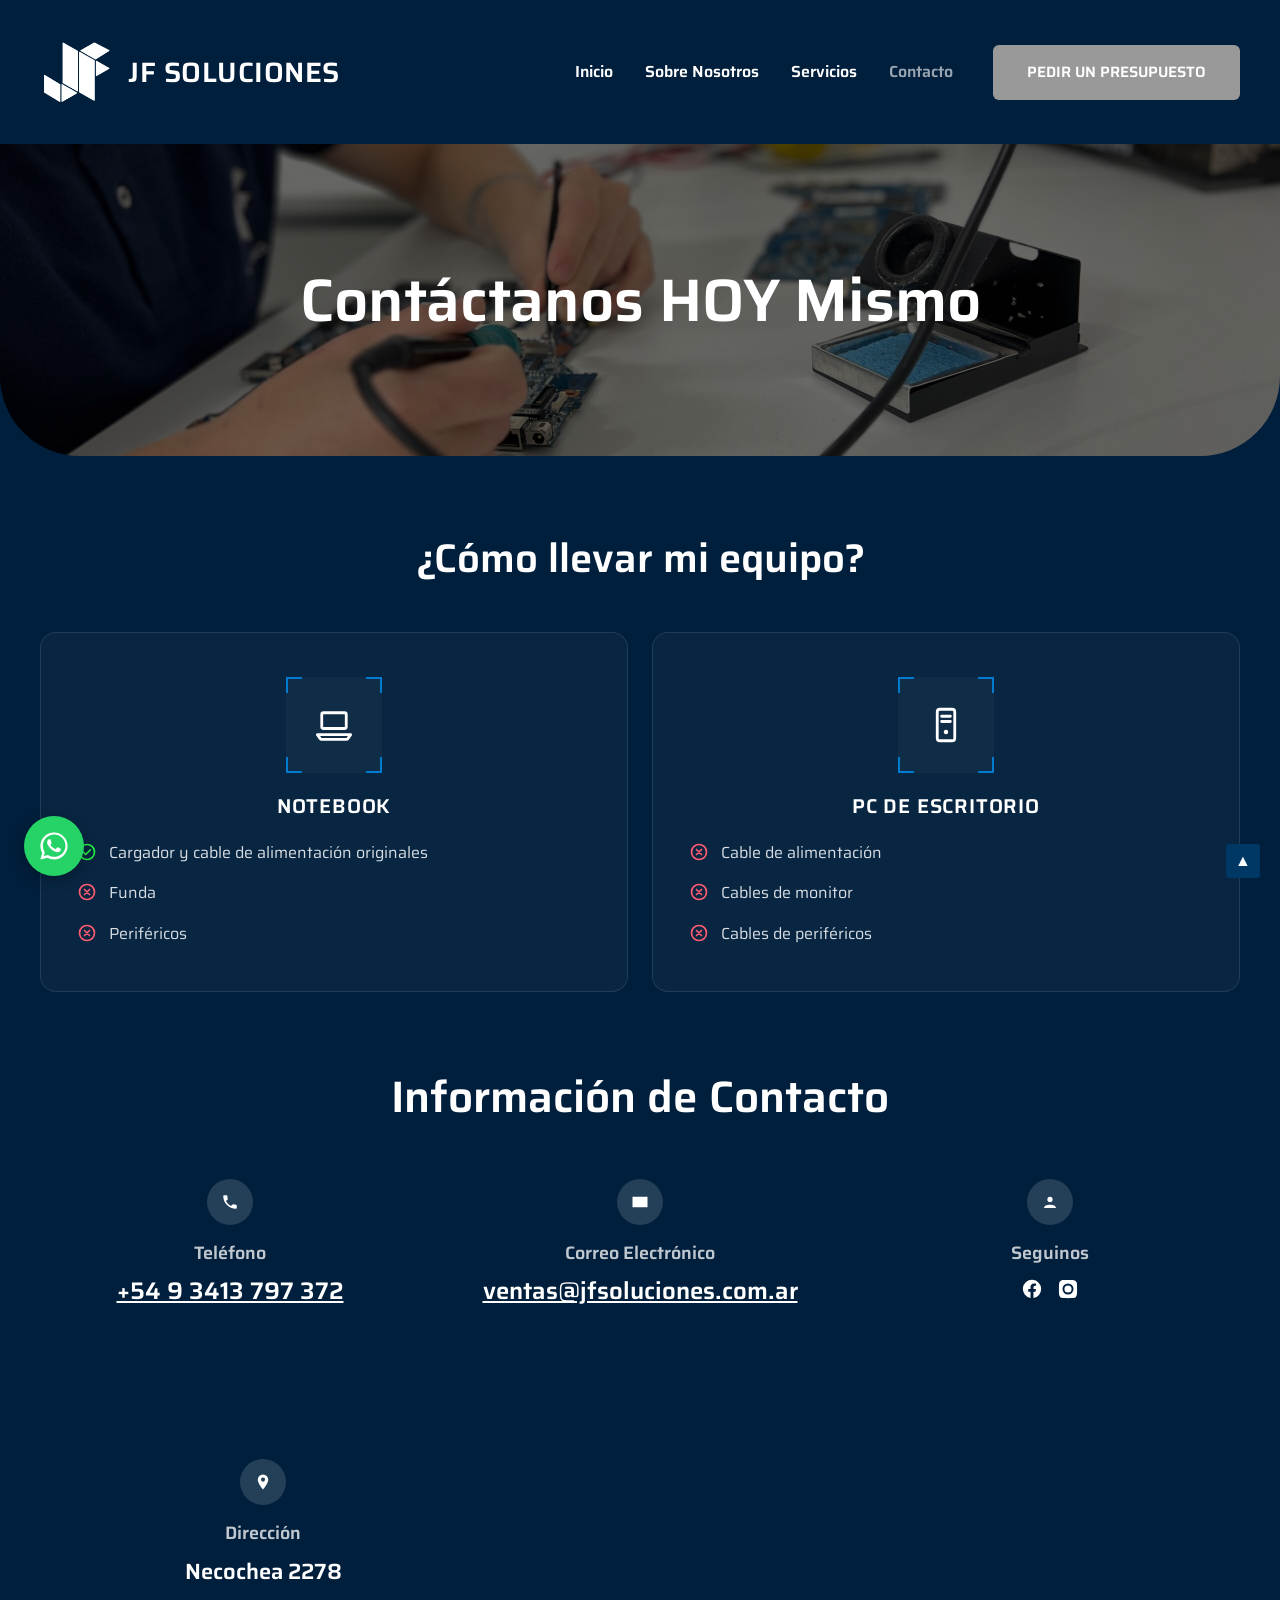
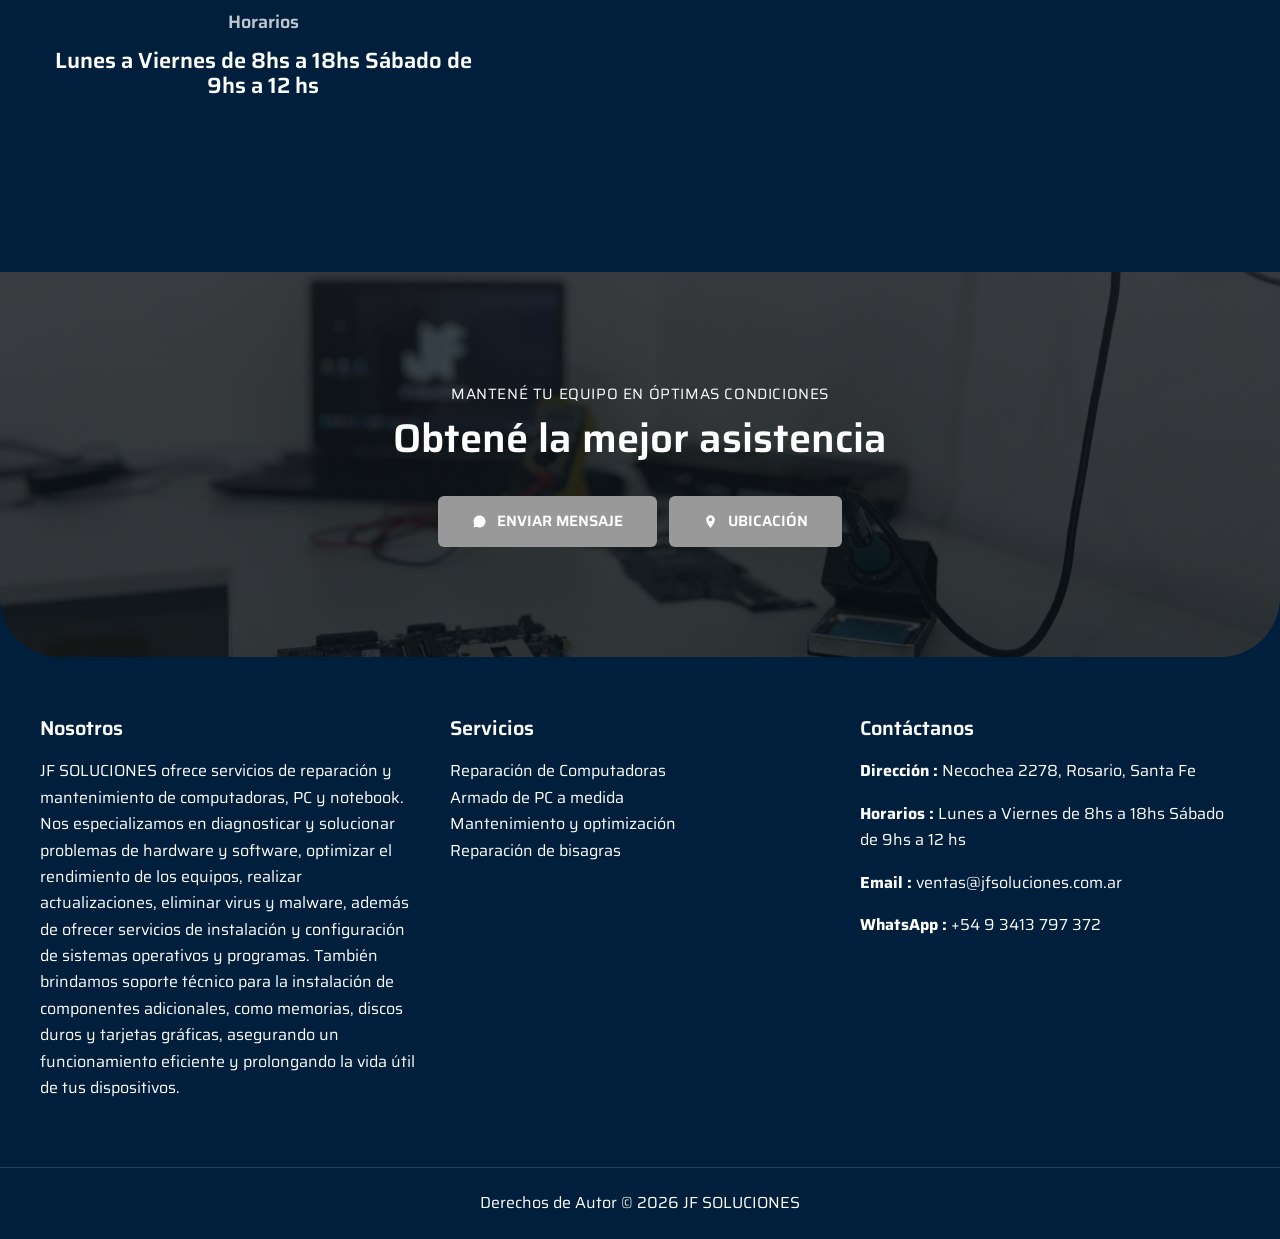
==== commit 90d202a2: "new contact page" ====
--- a/contact/index.html
+++ b/contact/index.html
@@ -74,7 +74,10 @@
       <img class="brand-logo" src="/images/logo-jf.png" alt="JF SOLUCIONES" width="71" height="62">
       <span class="brand-name">JF SOLUCIONES</span>
     </a>
-    <nav class="main-nav" aria-label="Navegación principal">
+    <button class="menu-toggle" type="button" aria-expanded="false" aria-controls="main-menu" aria-label="Abrir menú de navegación">
+      <span></span><span></span><span></span>
+    </button>
+    <nav class="main-nav" id="main-menu" aria-label="Navegación principal">
       <ul>
         <li><a href="/">Inicio</a></li>
         <li><a href="/sobre-nosotros/">Sobre Nosotros</a></li>
@@ -94,13 +97,68 @@
     </div>
   </section>
 
-  <section class="section how-to">
-    <div class="container center">
-      <h2>¿Cómo llevar mi equipo?</h2>
-      <h3>Notebook</h3>
-      <p>Tráela junto con su cargador y cable de alimentación originales (sin funda ni periféricos)</p>
-      <h3>Pc de escritorio</h3>
-      <p>Tráela sin cables (sin cable de alimentación, sin cables de monitor ni de periféricos).</p>
+  <section class="section how-to" aria-labelledby="titulo-como-llevar">
+    <div class="container">
+      <h2 id="titulo-como-llevar">¿Cómo llevar mi equipo?</h2>
+
+      <div class="how-to-grid">
+        <article class="how-to-card">
+          <div class="how-to-icon" aria-hidden="true">
+            <span class="how-to-icon-corner how-to-icon-corner--tl"></span>
+            <span class="how-to-icon-corner how-to-icon-corner--tr"></span>
+            <span class="how-to-icon-corner how-to-icon-corner--bl"></span>
+            <span class="how-to-icon-corner how-to-icon-corner--br"></span>
+            <svg viewBox="0 0 24 24" fill="none" stroke="currentColor" stroke-width="1.6" stroke-linecap="round" stroke-linejoin="round">
+              <rect x="5" y="5" width="14" height="9" rx="1"></rect>
+              <path d="M2.5 17.5h19l-1.6 2.3a1 1 0 0 1-.8.4H4.9a1 1 0 0 1-.8-.4z"></path>
+            </svg>
+          </div>
+          <h3>Notebook</h3>
+          <ul class="how-to-list">
+            <li class="how-to-item how-to-item--yes">
+              <svg viewBox="0 0 24 24" width="20" height="20" aria-hidden="true"><circle cx="12" cy="12" r="9" fill="none" stroke="currentColor" stroke-width="2"></circle><path d="M8 12.5l2.5 2.5L16 9.5" fill="none" stroke="currentColor" stroke-width="2" stroke-linecap="round" stroke-linejoin="round"></path></svg>
+              <span><span class="sr-only">Sí, traer: </span>Cargador y cable de alimentación originales</span>
+            </li>
+            <li class="how-to-item how-to-item--no">
+              <svg viewBox="0 0 24 24" width="20" height="20" aria-hidden="true"><circle cx="12" cy="12" r="9" fill="none" stroke="currentColor" stroke-width="2"></circle><path d="M9 9l6 6M15 9l-6 6" stroke="currentColor" stroke-width="2" stroke-linecap="round"></path></svg>
+              <span><span class="sr-only">No traer: </span>Funda</span>
+            </li>
+            <li class="how-to-item how-to-item--no">
+              <svg viewBox="0 0 24 24" width="20" height="20" aria-hidden="true"><circle cx="12" cy="12" r="9" fill="none" stroke="currentColor" stroke-width="2"></circle><path d="M9 9l6 6M15 9l-6 6" stroke="currentColor" stroke-width="2" stroke-linecap="round"></path></svg>
+              <span><span class="sr-only">No traer: </span>Periféricos</span>
+            </li>
+          </ul>
+        </article>
+
+        <article class="how-to-card">
+          <div class="how-to-icon" aria-hidden="true">
+            <span class="how-to-icon-corner how-to-icon-corner--tl"></span>
+            <span class="how-to-icon-corner how-to-icon-corner--tr"></span>
+            <span class="how-to-icon-corner how-to-icon-corner--bl"></span>
+            <span class="how-to-icon-corner how-to-icon-corner--br"></span>
+            <svg viewBox="0 0 24 24" fill="none" stroke="currentColor" stroke-width="1.6" stroke-linecap="round" stroke-linejoin="round">
+              <rect x="7" y="3" width="10" height="18" rx="1.5"></rect>
+              <path d="M9.5 7h5M9.5 10h5"></path>
+              <circle cx="12" cy="16" r="1.3" fill="currentColor" stroke="none"></circle>
+            </svg>
+          </div>
+          <h3>PC de escritorio</h3>
+          <ul class="how-to-list">
+            <li class="how-to-item how-to-item--no">
+              <svg viewBox="0 0 24 24" width="20" height="20" aria-hidden="true"><circle cx="12" cy="12" r="9" fill="none" stroke="currentColor" stroke-width="2"></circle><path d="M9 9l6 6M15 9l-6 6" stroke="currentColor" stroke-width="2" stroke-linecap="round"></path></svg>
+              <span><span class="sr-only">No traer: </span>Cable de alimentación</span>
+            </li>
+            <li class="how-to-item how-to-item--no">
+              <svg viewBox="0 0 24 24" width="20" height="20" aria-hidden="true"><circle cx="12" cy="12" r="9" fill="none" stroke="currentColor" stroke-width="2"></circle><path d="M9 9l6 6M15 9l-6 6" stroke="currentColor" stroke-width="2" stroke-linecap="round"></path></svg>
+              <span><span class="sr-only">No traer: </span>Cables de monitor</span>
+            </li>
+            <li class="how-to-item how-to-item--no">
+              <svg viewBox="0 0 24 24" width="20" height="20" aria-hidden="true"><circle cx="12" cy="12" r="9" fill="none" stroke="currentColor" stroke-width="2"></circle><path d="M9 9l6 6M15 9l-6 6" stroke="currentColor" stroke-width="2" stroke-linecap="round"></path></svg>
+              <span><span class="sr-only">No traer: </span>Cables de periféricos</span>
+            </li>
+          </ul>
+        </article>
+      </div>
     </div>
   </section>
 
@@ -160,27 +218,7 @@
     </div>
   </section>
 
-  <section class="form-section">
-    <div class="container">
-      <h2 class="center">Para el envio de equipos</h2>
-      <p class="center">Debes completar el formulario y nos contactaremos contigo para coordinar el envio</p>
-      <div class="form-card">
-        <form method="post" action="#" autocomplete="on">
-          <label class="sr-only" for="f-nombre">Nombre Completo</label>
-          <input id="f-nombre" name="nombre" type="text" placeholder="Nombre Completo" autocomplete="name" required>
-          <label class="sr-only" for="f-email">Dirección de Correo Electrónico</label>
-          <input id="f-email" name="email" type="email" placeholder="Dirección de Correo Electrónico" autocomplete="email" required>
-          <label class="sr-only" for="f-tel">Numero de telefono</label>
-          <input id="f-tel" name="telefono" type="tel" placeholder="Numero de telefono" autocomplete="tel" required>
-          <label class="sr-only" for="f-msg">Problema</label>
-          <textarea id="f-msg" name="mensaje" rows="4" placeholder="Problema"></textarea>
-          <button class="btn" type="submit">Enviar Mensaje</button>
-        </form>
-      </div>
-    </div>
-  </section>
-
-  <section class="cta">
+  <section class="cta" data-aos="fade-up">
     <div class="cta-inner">
       <p class="eyebrow center">Mantené tu equipo en óptimas condiciones</p>
       <h2 class="center cta-title">Obtené la mejor asistencia</h2>
@@ -228,5 +266,11 @@
 </a>
 <a class="subir" href="#content" aria-label="Scroll al inicio">&#9650;</a>
 
+<script src="https://unpkg.com/aos@2.3.1/dist/aos.js"></script>
+<script>
+  AOS.init();
+</script>
+
+<script src="/assets/app.js" defer></script>
 </body>
 </html>
--- a/assets/styles.css
+++ b/assets/styles.css
@@ -21,6 +21,8 @@
   --font: "Saira", "Trebuchet MS", Arial, sans-serif;
   --fuente-titulo: "Tektur", "Saira", sans-serif;
   --fuente-texto: "Saira", "Roboto", sans-serif;
+  --check: #22ee41;
+  --cruz: #ff5c72;
 }
 
 /* ------------------------------------------------------------------ */
@@ -257,12 +259,17 @@
   background-color: #0b1c2e;
   background-image: linear-gradient(rgba(21, 26, 31, 0.82), rgba(8, 14, 19, 0.82)), url("/images/eleginos.jpg");
   background-size: cover;
-  background-position: bottom;
+  background-position: center;
+  background-attachment: fixed;
   background-repeat: no-repeat;
   border-radius: 0 0 60px 60px;
   padding: 110px 40px;
   text-align: center;
 }
+
+@media (max-width: 900px) {
+  .cta { background-attachment: scroll; }
+}
 .cta-inner { max-width: 840px; margin: 0 auto; }
 .cta-title { font-size: 40px; margin-bottom: 34px; }
 .cta-buttons { display: flex; justify-content: center; gap: 12px; flex-wrap: wrap; }
@@ -285,8 +292,18 @@
 /* SERVICIOS — específico (pure-pixel-replica)                        */
 /* ================================================================== */
 .service .split { align-items: center; }
-.service .media { aspect-ratio: 1 / 1; }
-.service .media img { aspect-ratio: auto; }
+.service .media {
+  aspect-ratio: 1 / 1;
+  display: flex;
+  align-items: center;
+  justify-content: center;
+  overflow: hidden;
+}
+.service .media img {
+  aspect-ratio: auto;
+  width: 75%;
+  height: 75%;
+}
 .service.reverse .media { order: 2; }
 .service.reverse .content { order: 1; }
 
@@ -338,10 +355,47 @@
   border: 0;
 }
 
-.how-to h2 { font-size: 40px; margin-bottom: 24px; }
-.how-to h3 { font-size: 22px; margin-bottom: 10px; }
-.how-to p { margin-bottom: 26px; }
-.how-to p:last-child { margin-bottom: 0; }
+.how-to h2 { font-size: 40px; margin-bottom: 50px; text-align: center; }
+
+.how-to-grid {
+  display: grid;
+  grid-template-columns: repeat(2, minmax(0, 1fr));
+  gap: 24px;
+}
+
+.how-to-card {
+  background: rgba(255, 255, 255, 0.03);
+  border: 1px solid rgba(255, 255, 255, 0.1);
+  border-radius: 16px;
+  padding: 44px 36px;
+  text-align: center;
+}
+
+.how-to-icon {
+  position: relative;
+  width: 96px;
+  height: 96px;
+  margin: 0 auto 22px;
+  display: flex;
+  align-items: center;
+  justify-content: center;
+  background: rgba(255, 255, 255, 0.03);
+}
+.how-to-icon svg { width: 42px; height: 42px; color: var(--blanco); }
+.how-to-icon-corner { position: absolute; width: 16px; height: 16px; border: 2px solid var(--azul-claro); }
+.how-to-icon-corner--tl { top: 0; left: 0; border-right: 0; border-bottom: 0; }
+.how-to-icon-corner--tr { top: 0; right: 0; border-left: 0; border-bottom: 0; }
+.how-to-icon-corner--bl { bottom: 0; left: 0; border-right: 0; border-top: 0; }
+.how-to-icon-corner--br { bottom: 0; right: 0; border-left: 0; border-top: 0; }
+
+.how-to-card h3 { font-size: 20px; letter-spacing: 0.04em; text-transform: uppercase; margin-bottom: 22px; }
+
+.how-to-list { list-style: none; margin: 0; padding: 0; text-align: left; }
+.how-to-item { display: flex; align-items: flex-start; gap: 12px; font-size: 16px; color: var(--gris-texto); margin-bottom: 14px; }
+.how-to-item:last-child { margin-bottom: 0; }
+.how-to-item svg { flex-shrink: 0; margin-top: 2px; }
+.how-to-item--yes svg { color: var(--check); }
+.how-to-item--no svg { color: var(--cruz); }
 
 .contact-info { padding-top: 0; }
 .info-title { font-size: 44px; margin-bottom: 56px; }
@@ -432,7 +486,8 @@
 /* HOME — static-site-gem (scopeado bajo .home)                       */
 /* ================================================================== */
 .home main { font-size: 17px; line-height: 1.55; }
-.home main :is(h1, h2, h3) { font-family: var(--fuente-titulo); font-weight: 700; line-height: 1.15; }
+.home main :is(h1, h2, h3) { font-family: var(--fuente-texto); line-height: 1.15; }
+.home .diapositiva__titulo { font-family: var(--fuente-titulo); }
 
 .contenedor {
   width: 100%;
@@ -477,7 +532,7 @@
 .principal .boton { background: var(--blanco); color: #000000; }
 .diapositiva__interior { display: grid; grid-template-columns: 1fr 1fr; align-items: center; gap: 40px; min-height: 610px; }
 .diapositiva__etiqueta { display: inline-block; background: rgba(255, 255, 255, 0.16); border-radius: 999px; padding: 8px 20px; font-size: 13px; letter-spacing: 0.12em; font-weight: 600; margin-bottom: 22px; }
-.diapositiva__titulo { font-size: 48px; margin-bottom: 18px; }
+.diapositiva__titulo { font-size: 48px; margin-bottom: 18px; font-weight:lighter; font-style: normal;}
 .diapositiva__texto { max-width: 470px; margin: 0 0 30px; color: var(--blanco); }
 .diapositiva__imagen img { margin-left: auto; max-height: 430px; width: auto; }
 
@@ -581,9 +636,206 @@
   .info-grid { grid-template-columns: minmax(0, 1fr); gap: 40px; }
   .address-grid { grid-template-columns: minmax(0, 1fr); }
   .how-to h2, .info-title, .form-section h2 { font-size: 32px; }
+  .how-to-grid { grid-template-columns: minmax(0, 1fr); }
+  .how-to-card { padding: 34px 26px; }
   .form-card { padding: 28px; }
 }
 
 @media (max-width: 600px) {
   .values-grid, .footer-grid { grid-template-columns: minmax(0, 1fr); }
 }
+
+/* Navegación móvil */
+.menu-toggle { display: none; }
+
+@media (max-width: 900px) {
+  .site-header {
+    position: relative;
+    z-index: 60;
+    min-height: 92px;
+    padding: 14px 0;
+  }
+
+  .header-inner {
+    display: grid;
+    grid-template-columns: minmax(0, 1fr) auto;
+    gap: 12px;
+    justify-content: initial;
+  }
+
+  .brand { margin-right: 0; }
+  .brand-logo { width: 58px; }
+  .brand-name { font-size: 22px; }
+
+  .menu-toggle {
+    width: 48px;
+    height: 48px;
+    display: inline-flex;
+    flex-direction: column;
+    align-items: center;
+    justify-content: center;
+    gap: 6px;
+    padding: 0;
+    color: var(--white);
+    background: transparent;
+    border: 1px solid rgba(255, 255, 255, 0.55);
+    border-radius: 6px;
+    cursor: pointer;
+  }
+
+  .menu-toggle span {
+    width: 23px;
+    height: 2px;
+    background: currentColor;
+    transition: transform 0.2s ease, opacity 0.2s ease;
+  }
+
+  .menu-toggle[aria-expanded="true"] span:nth-child(1) { transform: translateY(8px) rotate(45deg); }
+  .menu-toggle[aria-expanded="true"] span:nth-child(2) { opacity: 0; }
+  .menu-toggle[aria-expanded="true"] span:nth-child(3) { transform: translateY(-8px) rotate(-45deg); }
+
+  .main-nav {
+    position: absolute;
+    top: 100%;
+    right: 0;
+    left: 0;
+    visibility: hidden;
+    overflow: hidden;
+    max-height: 0;
+    opacity: 0;
+    background: var(--navy);
+    border-top: 1px solid rgba(255, 255, 255, 0.16);
+    box-shadow: 0 12px 20px rgba(0, 0, 0, 0.22);
+    transition: max-height 0.25s ease, opacity 0.2s ease, visibility 0.25s ease;
+  }
+
+  .site-header.menu-open .main-nav {
+    visibility: visible;
+    max-height: 340px;
+    opacity: 1;
+  }
+
+  .main-nav ul {
+    display: flex;
+    flex-direction: column;
+    align-items: stretch;
+    padding: 10px 24px 18px;
+  }
+
+  .main-nav li { width: 100%; }
+
+  .main-nav a {
+    padding: 13px 0;
+    border-bottom: 1px solid rgba(255, 255, 255, 0.16);
+    font-size: 18px;
+    line-height: 1.25;
+  }
+
+  .main-nav li:last-child a { border-bottom: 0; }
+  .btn-header { display: none; }
+}
+
+/* Mobile refinements: centered home hero and proportionate imagery */
+
+@media (max-width: 980px) {
+  .diapositiva { min-height: auto; }
+
+  .diapositiva__interior {
+    min-height: auto;
+    justify-items: center;
+    gap: 32px;
+    padding: 56px 0 72px;
+    text-align: center;
+  }
+
+  .diapositiva__interior > div:first-child {
+    display: flex;
+    flex-direction: column;
+    align-items: center;
+  }
+
+  .diapositiva__etiqueta { margin-top: 16px; }
+  .diapositiva__texto { max-width: 34rem; }
+
+  .diapositiva__imagen {
+    display: flex;
+    width: 100%;
+    justify-content: center;
+  }
+
+  .diapositiva__imagen img {
+    width: min(80vw, 320px);
+    max-width: 100%;
+    max-height: 250px;
+    height: auto;
+    margin: 0;
+    object-fit: contain;
+  }
+
+  .home .doble > div:first-child {
+    display: flex;
+    justify-content: center;
+  }
+
+  .home .doble > div:first-child img {
+    width: min(78vw, 330px);
+    aspect-ratio: 1 / 1;
+    height: auto;
+    margin: 0 auto;
+    object-fit: cover;
+  }
+}
+
+@media (max-width: 600px) {
+  .diapositiva__interior {
+    gap: 28px;
+    padding-top: 52px;
+  }
+
+  .diapositiva__imagen img {
+    width: min(76vw, 290px);
+    max-height: 220px;
+  }
+}
+
+
+/* Image proportion refinements */
+@media (min-width: 981px) {
+  .diapositiva__imagen {
+    display: flex;
+    align-items: center;
+    justify-content: flex-end;
+  }
+
+  .diapositiva[data-diapositiva="0"] .diapositiva__imagen img {
+    width: min(100%, 700px);
+    height: auto;
+    max-height: 430px;
+    object-fit: contain;
+  }
+}
+
+@media (max-width: 600px) {
+  .values {
+    padding-top: 56px;
+    padding-bottom: 56px;
+  }
+
+  .values .eyebrow { margin-bottom: 8px; }
+  .values-title { margin-bottom: 20px; }
+
+  .values-image {
+    width: min(100%, 320px);
+    aspect-ratio: 1 / 1;
+    height: auto;
+    margin: 0 auto 24px;
+  }
+
+  .values-image img {
+    width: 100%;
+    height: 100%;
+    object-fit: cover;
+  }
+
+  .values-grid { gap: 22px; }
+}
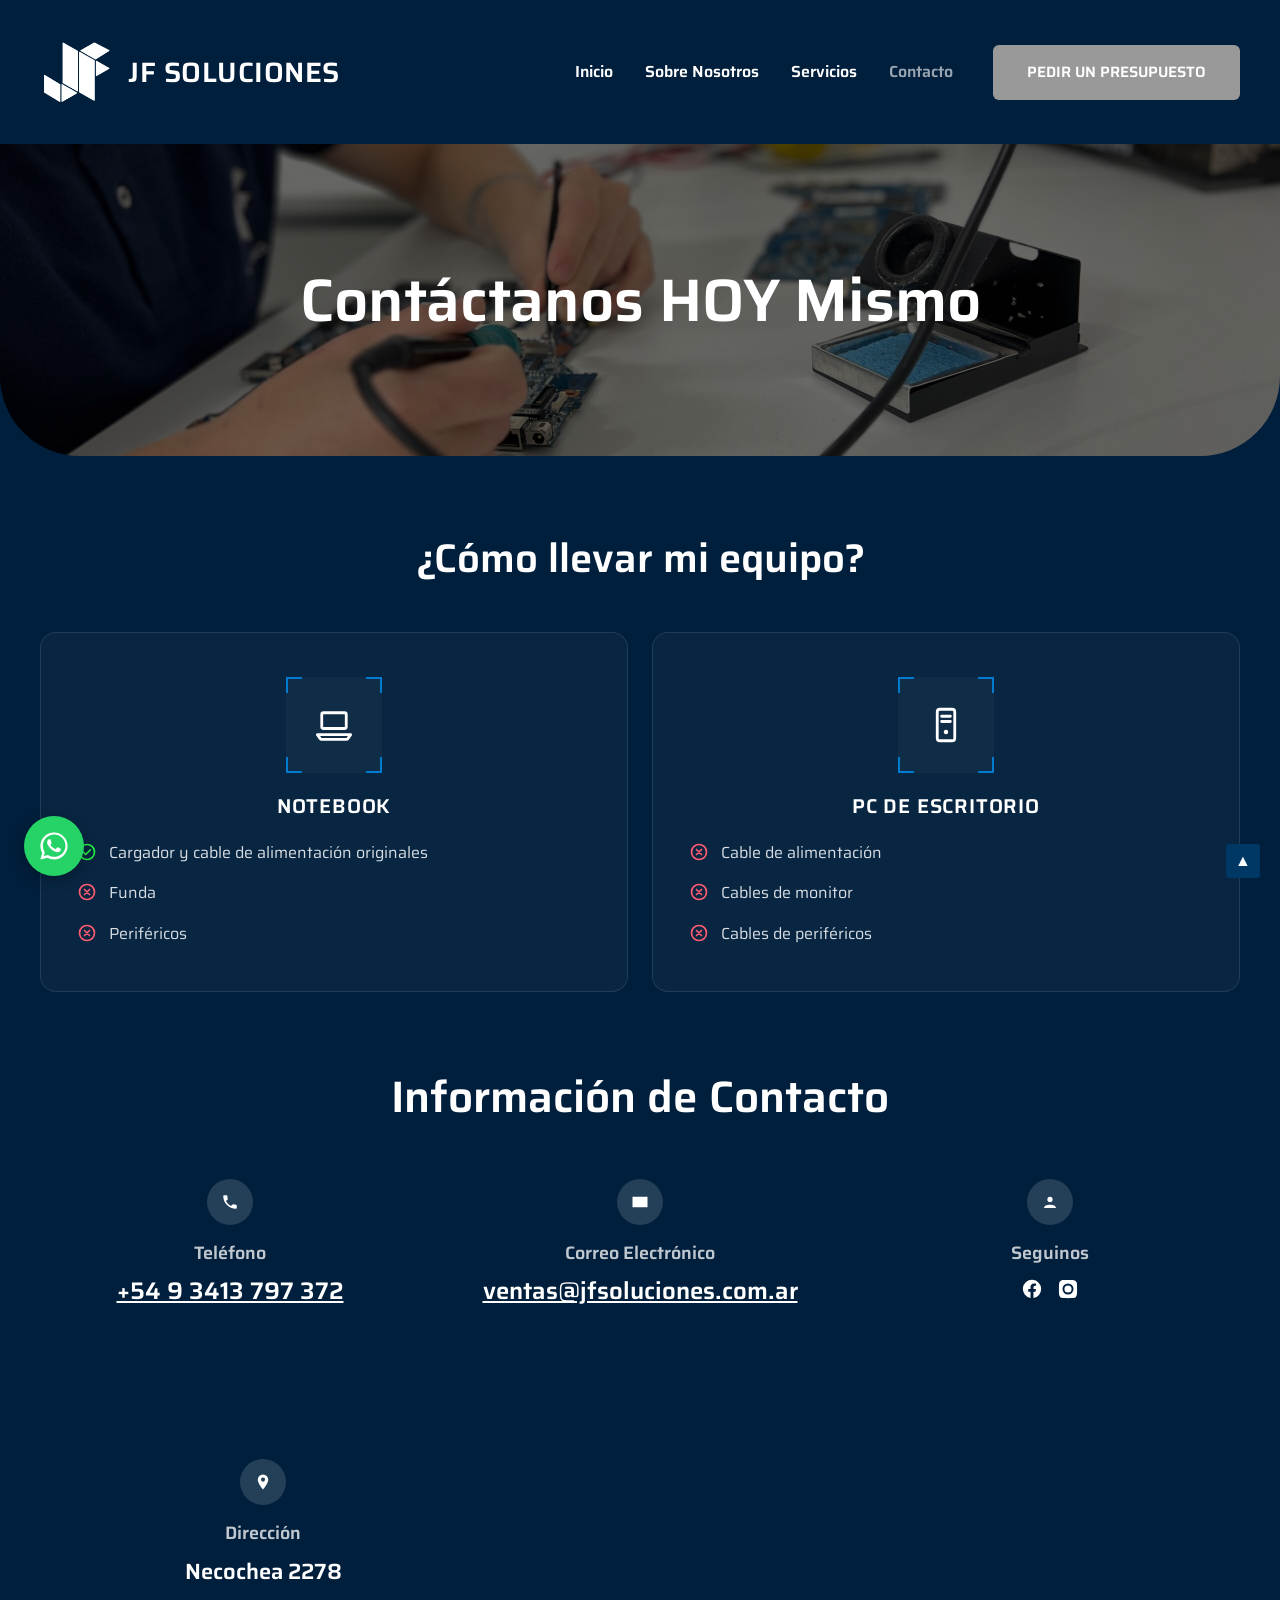
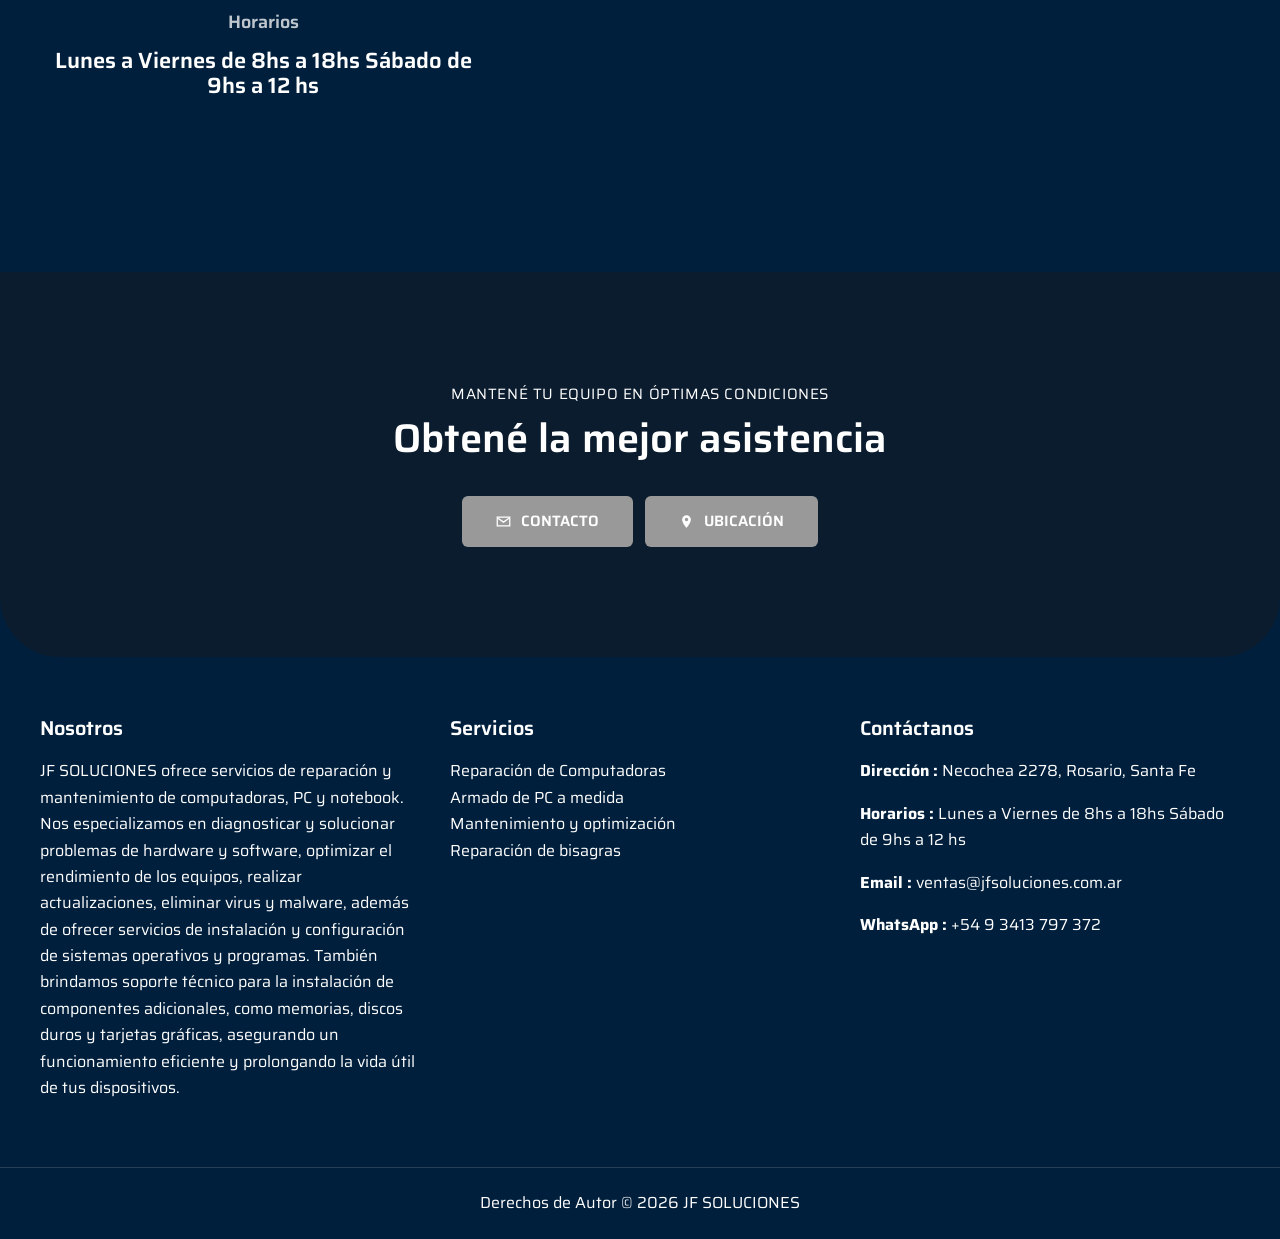
==== commit b23bcb81: "Efecto lente CTA" ====
--- a/contact/index.html
+++ b/contact/index.html
@@ -218,12 +218,12 @@
     </div>
   </section>
 
-  <section class="cta" data-aos="fade-up">
+   <section class="cta">
     <div class="cta-inner">
       <p class="eyebrow center">Mantené tu equipo en óptimas condiciones</p>
       <h2 class="center cta-title">Obtené la mejor asistencia</h2>
       <div class="cta-buttons">
-        <a class="btn" href="https://api.whatsapp.com/send/?phone=5493413797372&amp;text=Hola%21+Necesito+que+revisen+mi+equipo&amp;type=phone_number&amp;app_absent=0" target="_blank" rel="noopener"><span class="ico ico-wa" aria-hidden="true"></span>enviar mensaje</a>
+        <a class="btn" href="/contact/"><span class="ico ico-mail" aria-hidden="true"></span>contacto</a>
         <a class="btn" href="https://maps.app.goo.gl/iYF1u953NTGmokmu6?g_st=iw" target="_blank" rel="noopener"><span class="ico ico-pin" aria-hidden="true"></span>ubicación</a>
       </div>
     </div>
--- a/assets/styles.css
+++ b/assets/styles.css
@@ -573,6 +573,12 @@
 }
 .testimonios__grupo { display: none; }
 .testimonios__grupo.activa { display: block; }
+.testimonios__grupo.entrando-derecha { animation: testimonio-entrada-derecha 0.45s cubic-bezier(0.4, 0, 0.2, 1) both; }
+.testimonios__grupo.entrando-izquierda { animation: testimonio-entrada-izquierda 0.45s cubic-bezier(0.4, 0, 0.2, 1) both; }
+@keyframes testimonio-entrada-derecha { from { transform: translateX(48px); opacity: 0; } to { transform: translateX(0); opacity: 1; } }
+@keyframes testimonio-entrada-izquierda { from { transform: translateX(-48px); opacity: 0; } to { transform: translateX(0); opacity: 1; } }
+
+.testimonios__puntos { display: flex; justify-content: center; gap: 12px; margin-top: 32px; }
 .testimonio { margin-bottom: 42px; }
 .testimonio__cabecera { display: flex; align-items: center; gap: 14px; margin-bottom: 10px; }
 .testimonio__cabecera img { width: 44px; height: 44px; border-radius: 50%; }
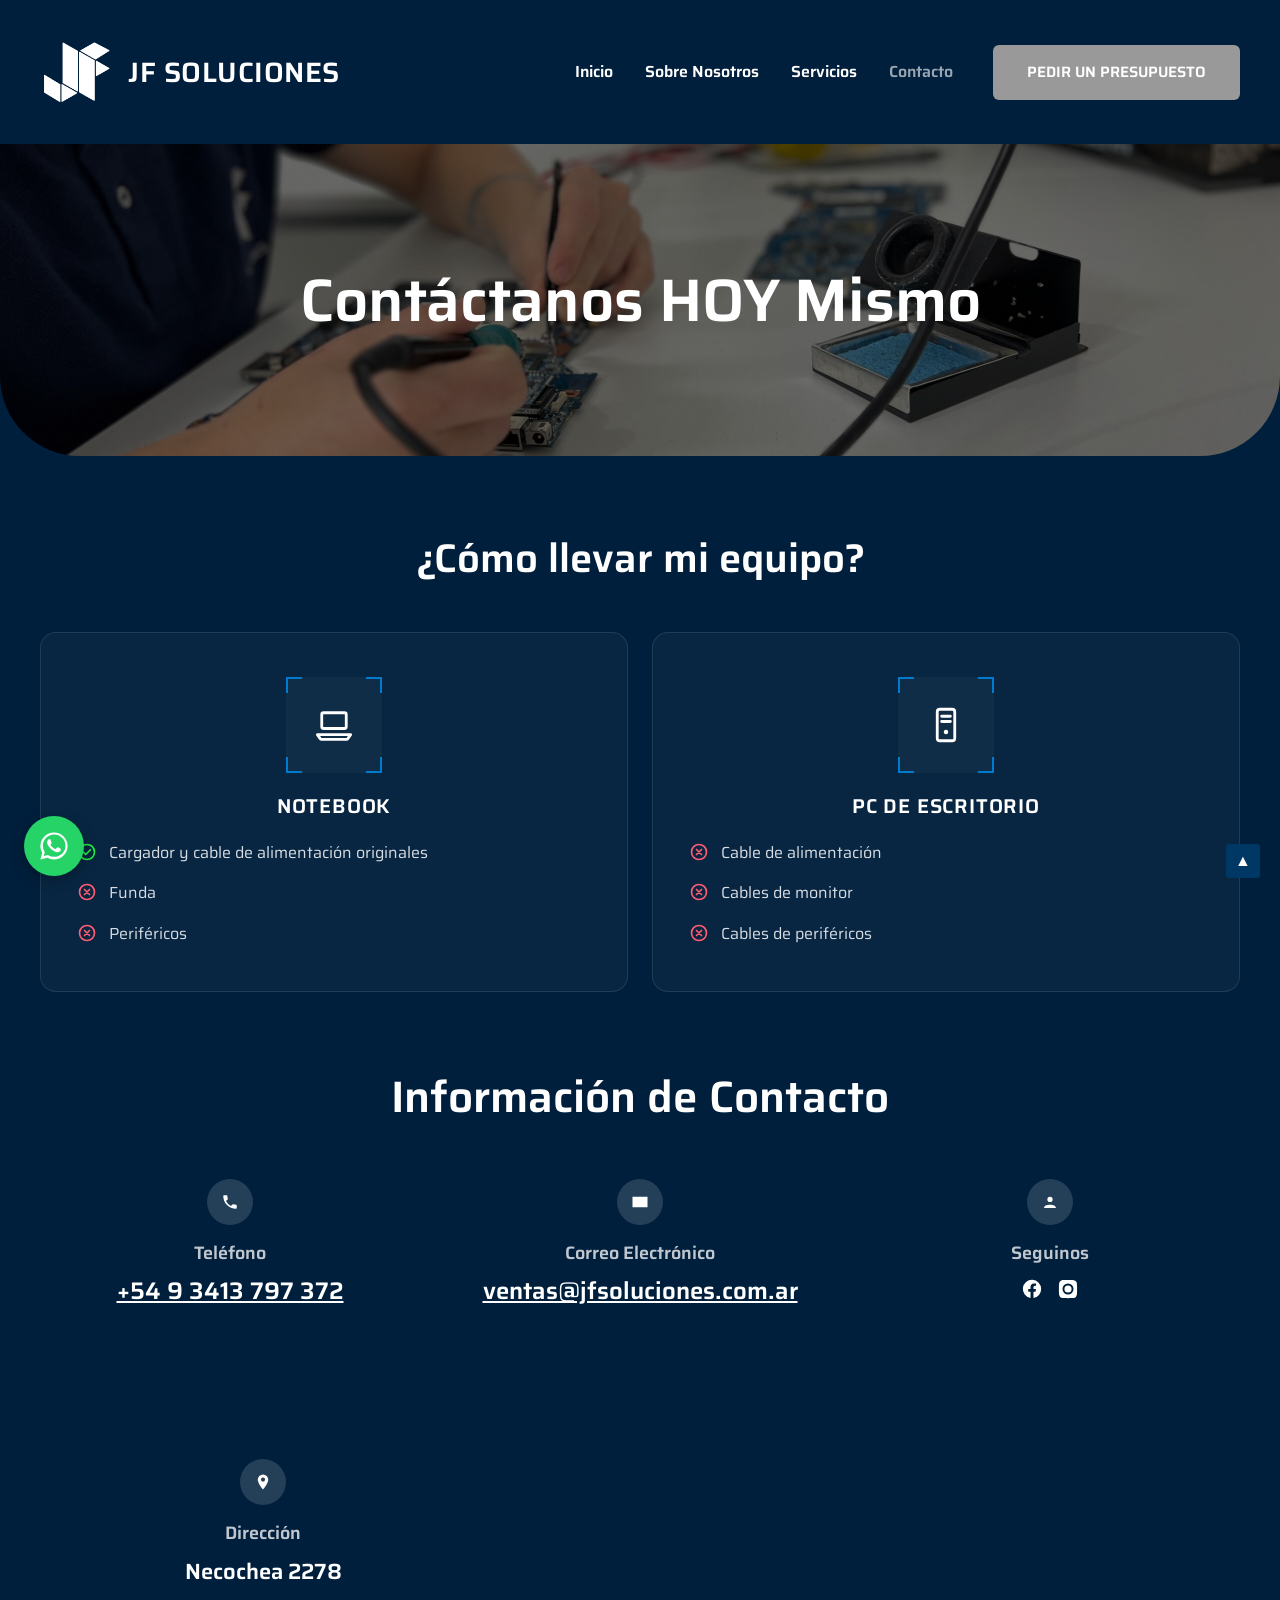
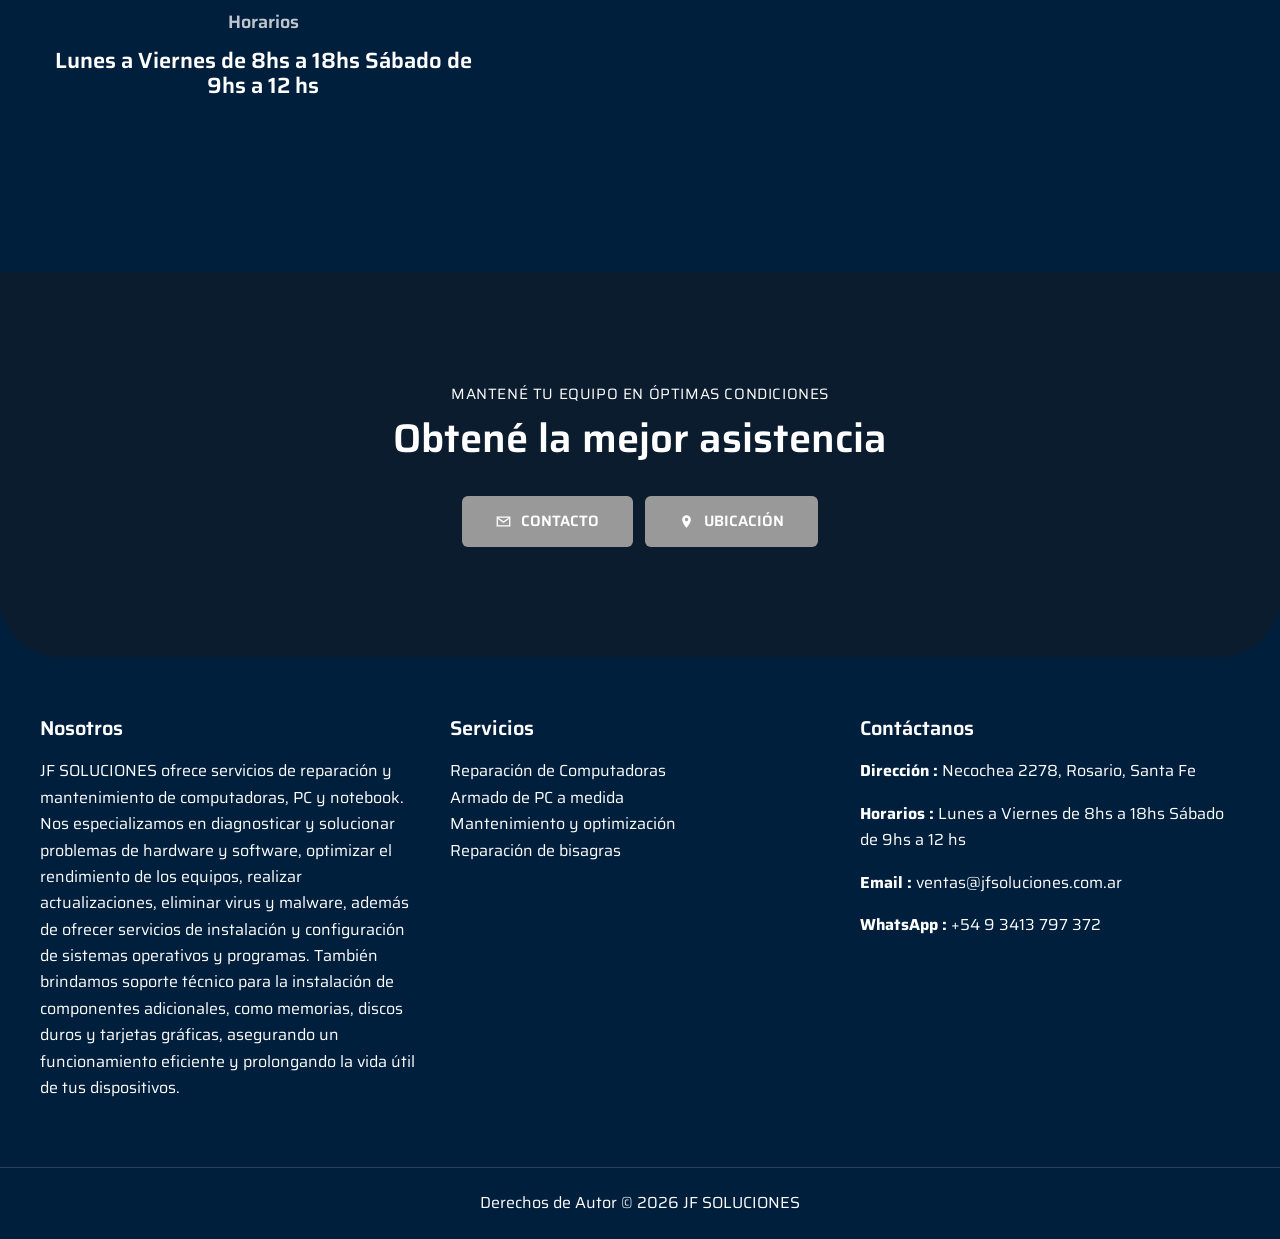
==== commit 05d2c1de: "branch desarollo 1.0.0" ====
--- a/contact/index.html
+++ b/contact/index.html
@@ -18,10 +18,7 @@
 <meta name="twitter:title" content="Contacto de servicio técnico en rosario - JF SOLUCIONES">
 <meta name="twitter:description" content="Contáctanos para servicio técnico de reparación y mantenimiento de computadoras y notebooks en Rosario y alrededores.">
 <meta name="twitter:image" content="https://jfsoluciones.com.ar/images/feed-2.png">
-<link href="https://unpkg.com/aos@2.3.1/dist/aos.css" rel="stylesheet">
-<link rel="preconnect" href="https://fonts.googleapis.com">
-<link rel="preconnect" href="https://fonts.gstatic.com" crossorigin>
-<link rel="stylesheet" href="https://fonts.googleapis.com/css2?family=Saira:wght@400;600&display=swap">
+<link href="/assets/aos/aos.css" rel="stylesheet">
 <link rel="stylesheet" href="/assets/styles.css">
 <link rel="icon" href="/favicon.ico" type="image/x-icon">
 <script type="application/ld+json">
@@ -266,7 +263,7 @@
 </a>
 <a class="subir" href="#content" aria-label="Scroll al inicio">&#9650;</a>
 
-<script src="https://unpkg.com/aos@2.3.1/dist/aos.js"></script>
+<script src="/assets/aos/aos.js"></script>
 <script>
   AOS.init();
 </script>
--- a/assets/styles.css
+++ b/assets/styles.css
@@ -1,847 +1 @@
-/* ==========================================================================
-   JF SOLUCIONES — Hoja de estilos unificada (HTML + CSS plano, sin WordPress)
-   · Header + Footer: pure-pixel-replica (todas las páginas)
-   · Home: static-site-gem (scopeado bajo .home)
-   · Internas (servicios / sobre-nosotros / contacto / términos): pure-pixel-replica
-   ========================================================================== */
-
-/* ------------------------------------------------------------------ */
-/* Variables                                                          */
-/* ------------------------------------------------------------------ */
-:root {
-  --navy: #001f3c;        --azul-oscuro: #001f3c;
-  --blue: #003865;        --azul: #003865;
-  --azul-claro: #007bd0;
-  --white: #ffffff;       --blanco: #ffffff;
-  --btn: #999999;         --btn-hover: #8a8a8a;
-  --gris-boton: rgba(255, 255, 255, 0.32);
-  --gris-texto: #d7dde3;
-  --muted: rgba(255, 255, 255, 0.75);
-  --container: 1280px;    --ancho: 1200px;
-  --font: "Saira", "Trebuchet MS", Arial, sans-serif;
-  --fuente-titulo: "Tektur", "Saira", sans-serif;
-  --fuente-texto: "Saira", "Roboto", sans-serif;
-  --check: #22ee41;
-  --cruz: #ff5c72;
-}
-
-/* ------------------------------------------------------------------ */
-/* Reset / base                                                       */
-/* ------------------------------------------------------------------ */
-*, *::before, *::after { box-sizing: border-box; }
-
-html { scroll-behavior: smooth; }
-
-body {
-  margin: 0;
-  background-color: var(--navy);
-  color: var(--white);
-  font-family: var(--font);
-  font-size: 16px;
-  font-weight: 400;
-  line-height: 1.65;
-  -webkit-font-smoothing: antialiased;
-}
-
-img { max-width: 100%; display: block; }
-
-a { color: inherit; text-decoration: none; }
-a:hover { text-decoration: none; opacity: 0.85; }
-
-h1, h2, h3 { margin: 0; font-weight: 600; line-height: 1.15; }
-
-p { margin: 0 0 16px; }
-
-.skip-link {
-  position: absolute;
-  left: -9999px;
-  top: 0;
-  background: var(--white);
-  color: var(--navy);
-  padding: 10px 16px;
-  z-index: 100;
-}
-.skip-link:focus { left: 0; }
-
-/* ================================================================== */
-/* HEADER — pure-pixel-replica (todas las páginas)                    */
-/* ================================================================== */
-.site-header {
-  background-color: var(--navy);
-  height: 144px;
-  display: flex;
-  align-items: center;
-}
-
-.header-inner { display: flex; align-items: center; gap: 24px; }
-
-.brand { display: flex; align-items: center; gap: 16px; margin-right: auto; }
-
-.brand-logo { display: block; width: 72px; height: auto; }
-
-.brand-name { font-size: 28px; font-weight: 600; letter-spacing: 0.5px; }
-
-.main-nav ul {
-  display: flex;
-  align-items: center;
-  margin: 0;
-  padding: 0;
-  list-style: none;
-}
-
-.main-nav a {
-  display: block;
-  padding: 0 16px;
-  font-size: 16px;
-  font-weight: 600;
-  line-height: 30px;
-}
-
-.main-nav a.is-current { color: rgba(255, 255, 255, 0.6); }
-
-.btn {
-  display: inline-flex;
-  align-items: center;
-  justify-content: center;
-  gap: 10px;
-  background-color: var(--btn);
-  color: var(--white);
-  font-size: 15px;
-  font-weight: 600;
-  line-height: 1;
-  text-transform: uppercase;
-  padding: 18px 34px;
-  border: 0;
-  border-radius: 6px;
-  cursor: pointer;
-  transition: background-color 0.2s ease;
-}
-.btn:hover { background-color: var(--btn-hover); opacity: 1; }
-
-.btn-header { padding: 20px 34px; }
-
-/* ================================================================== */
-/* FOOTER — pure-pixel-replica (todas las páginas)                    */
-/* ================================================================== */
-.site-footer { background-color: var(--navy); padding: 60px 0 0; }
-
-.footer-grid {
-  display: grid;
-  grid-template-columns: repeat(3, minmax(0, 1fr));
-  gap: 30px;
-  align-items: start;
-}
-
-.footer-title { font-size: 20px; margin-bottom: 18px; }
-
-.footer-list { margin: 0; padding: 0; list-style: none; }
-
-.footer-bottom {
-  margin-top: 50px;
-  border-top: 1px solid rgba(255, 255, 255, 0.15);
-  padding: 22px 0;
-  text-align: center;
-}
-.footer-bottom p { margin: 0; }
-
-/* WhatsApp flotante (pure-pixel-replica) */
-.whatsapp-float {
-  position: fixed;
-  left: 24px;
-  bottom: 24px;
-  width: 60px;
-  height: 60px;
-  border-radius: 50%;
-  background-color: #25d366;
-  display: flex;
-  align-items: center;
-  justify-content: center;
-  box-shadow: 0 4px 14px rgba(0, 0, 0, 0.3);
-  z-index: 50;
-}
-
-/* ================================================================== */
-/* PÁGINAS INTERNAS — base (sobre-nosotros)                           */
-/* ================================================================== */
-.container {
-  width: 100%;
-  max-width: var(--container);
-  margin: 0 auto;
-  padding: 0 40px;
-}
-
-/* Hero */
-.hero {
-  background-color: #0b1c2e;
-  background-image: linear-gradient(rgba(0, 20, 40, 0.65), rgba(0, 20, 40, 0.65)); background-repeat: no-repeat;
-  background-size: cover;
-  background-position: 48% 35%;
-  border-radius: 0 0 80px 80px;
-  padding: 120px 40px;
-  text-align: center;
-}
-#hero-services { background-image: linear-gradient(rgba(0, 0, 0, 0.58), rgba(0, 0, 0, 0.58)), url("/images/portada-services.jpg"); }
-#hero-contact { background-image: linear-gradient(rgba(0, 0, 0, 0.58), rgba(0, 0, 0, 0.58)), url("/images/portada-contact.jpg"); background-position: 0% 50%; }
-#hero-nosotros { background-image: linear-gradient(rgba(0, 0, 0, 0.58), rgba(0, 0, 0, 0.58)), url("/images/portada-nosotros.jpg"); background-position: 0% 41%;}
-.hero-inner { max-width: 860px; margin: 0 auto; }
-.hero h1 { font-size: 60px; line-height: 72px; font-weight: 600; }
-.hero p { margin: 12px 0 0; }
-
-/* Secciones de contenido */
-.section { padding: 80px 0; }
-
-.split {
-  display: grid;
-  grid-template-columns: minmax(0, 1fr) minmax(0, 1fr);
-  gap: 50px;
-  align-items: start;
-}
-
-.content { padding-top: 20px; }
-
-.eyebrow {
-  text-transform: uppercase;
-  letter-spacing: 0.6px;
-  font-size: 15px;
-  margin: 0 0 10px;
-}
-
-.content h2 { font-size: 44px; line-height: 1.1; margin-bottom: 18px; }
-
-.role { font-size: 22px; margin: -8px 0 18px; color: var(--muted); }
-
-/* Placeholders de imagen (fallback cuando aún no hay foto real) */
-.img-placeholder {
-  position: relative;
-  width: 100%;
-  border-radius: 12px;
-  background-color: rgba(255, 255, 255, 0.06);
-  border: 1px dashed rgba(255, 255, 255, 0.25);
-  background-image: repeating-linear-gradient(
-    45deg,
-    rgba(255, 255, 255, 0.04) 0,
-    rgba(255, 255, 255, 0.04) 10px,
-    transparent 10px,
-    transparent 20px
-  );
-}
-
-.ratio-1x1 { aspect-ratio: 1 / 1; }
-.ratio-3x4 { aspect-ratio: 3 / 4; }
-.ratio-16x9 { aspect-ratio: 16 / 9; }
-
-/* Imágenes reales dentro de las secciones internas */
-.media img {
-  width: 100%;
-  height: 100%;
-  border-radius: 12px;
-  object-fit: cover;
-}
-.media img.ratio-1x1 { aspect-ratio: 1 / 1; }
-.media img.ratio-3x4 { aspect-ratio: 3 / 4; }
-
-/* Valores */
-.values { background-color: var(--blue); padding: 90px 0; }
-.center { text-align: center; }
-.values-title { font-size: 44px; margin-bottom: 40px; }
-.values-image { border: none; border-radius: 12px; height: 450px; display: flex; justify-content: center; align-items: center; margin-bottom: 40px; overflow: hidden; }
-.values-image img { width: 100%; height: auto; display: block; border-radius: 12px; }
-.values-grid {
-  display: grid;
-  grid-template-columns: repeat(4, minmax(0, 1fr));
-  gap: 30px;
-}
-.value h3 { font-size: 24px; line-height: 1.3; margin-bottom: 12px; }
-.value p { margin: 0; }
-
-/* CTA */
-.cta {
-  background-color: #0b1c2e;
-  background-image: linear-gradient(rgba(21, 26, 31, 0.82), rgba(8, 14, 19, 0.82)), url("/images/eleginos.jpg");
-  background-size: cover;
-  background-position: center;
-  background-attachment: fixed;
-  background-repeat: no-repeat;
-  border-radius: 0 0 60px 60px;
-  padding: 110px 40px;
-  text-align: center;
-}
-
-@media (max-width: 900px) {
-  .cta { background-attachment: scroll; }
-}
-.cta-inner { max-width: 840px; margin: 0 auto; }
-.cta-title { font-size: 40px; margin-bottom: 34px; }
-.cta-buttons { display: flex; justify-content: center; gap: 12px; flex-wrap: wrap; }
-
-.ico { display: inline-block; width: 15px; height: 15px; background-color: currentColor; }
-.ico-mail {
-  -webkit-mask: url("data:image/svg+xml;utf8,<svg xmlns='http://www.w3.org/2000/svg' viewBox='0 0 24 24'><path d='M2 5h20v14H2z' fill='none' stroke='black' stroke-width='2'/><path d='M2 6l10 7 10-7' fill='none' stroke='black' stroke-width='2'/></svg>") center / contain no-repeat;
-  mask: url("data:image/svg+xml;utf8,<svg xmlns='http://www.w3.org/2000/svg' viewBox='0 0 24 24'><path d='M2 5h20v14H2z' fill='none' stroke='black' stroke-width='2'/><path d='M2 6l10 7 10-7' fill='none' stroke='black' stroke-width='2'/></svg>") center / contain no-repeat;
-}
-.ico-pin {
-  -webkit-mask: url("data:image/svg+xml;utf8,<svg xmlns='http://www.w3.org/2000/svg' viewBox='0 0 24 24'><path d='M12 2a7 7 0 0 0-7 7c0 5 7 13 7 13s7-8 7-13a7 7 0 0 0-7-7zm0 9.5A2.5 2.5 0 1 1 12 6a2.5 2.5 0 0 1 0 5.5z'/></svg>") center / contain no-repeat;
-  mask: url("data:image/svg+xml;utf8,<svg xmlns='http://www.w3.org/2000/svg' viewBox='0 0 24 24'><path d='M12 2a7 7 0 0 0-7 7c0 5 7 13 7 13s7-8 7-13a7 7 0 0 0-7-7zm0 9.5A2.5 2.5 0 1 1 12 6a2.5 2.5 0 0 1 0 5.5z'/></svg>") center / contain no-repeat;
-}
-.ico-wa {
-  -webkit-mask: url("data:image/svg+xml;utf8,<svg xmlns='http://www.w3.org/2000/svg' viewBox='0 0 32 32'><path d='M16 3.2C8.94 3.2 3.2 8.94 3.2 16c0 2.26.59 4.46 1.72 6.4L3.2 28.8l6.56-1.71A12.75 12.75 0 0 0 16 28.7c7.06 0 12.8-5.74 12.8-12.8S23.06 3.2 16 3.2zm5.84 15.1c-.32-.16-1.89-.93-2.19-1.04-.29-.11-.5-.16-.72.16-.21.32-.82 1.04-1.01 1.25-.19.21-.37.24-.69.08-.32-.16-1.35-.5-2.58-1.59-.95-.85-1.59-1.9-1.78-2.22-.19-.32-.02-.49.14-.65.14-.14.32-.37.48-.56.16-.19.21-.32.32-.53.11-.21.05-.4-.03-.56-.08-.16-.72-1.74-.99-2.38-.26-.62-.52-.54-.72-.55h-.61c-.21 0-.56.08-.85.4-.29.32-1.12 1.09-1.12 2.67s1.15 3.09 1.31 3.31c.16.21 2.26 3.45 5.47 4.83.76.33 1.36.53 1.82.67.77.24 1.47.21 2.02.13.62-.09 1.89-.77 2.16-1.52.27-.75.27-1.39.19-1.52-.08-.13-.29-.21-.61-.37z'/></svg>") center / contain no-repeat;
-  mask: url("data:image/svg+xml;utf8,<svg xmlns='http://www.w3.org/2000/svg' viewBox='0 0 32 32'><path d='M16 3.2C8.94 3.2 3.2 8.94 3.2 16c0 2.26.59 4.46 1.72 6.4L3.2 28.8l6.56-1.71A12.75 12.75 0 0 0 16 28.7c7.06 0 12.8-5.74 12.8-12.8S23.06 3.2 16 3.2zm5.84 15.1c-.32-.16-1.89-.93-2.19-1.04-.29-.11-.5-.16-.72.16-.21.32-.82 1.04-1.01 1.25-.19.21-.37.24-.69.08-.32-.16-1.35-.5-2.58-1.59-.95-.85-1.59-1.9-1.78-2.22-.19-.32-.02-.49.14-.65.14-.14.32-.37.48-.56.16-.19.21-.32.32-.53.11-.21.05-.4-.03-.56-.08-.16-.72-1.74-.99-2.38-.26-.62-.52-.54-.72-.55h-.61c-.21 0-.56.08-.85.4-.29.32-1.12 1.09-1.12 2.67s1.15 3.09 1.31 3.31c.16.21 2.26 3.45 5.47 4.83.76.33 1.36.53 1.82.67.77.24 1.47.21 2.02.13.62-.09 1.89-.77 2.16-1.52.27-.75.27-1.39.19-1.52-.08-.13-.29-.21-.61-.37z'/></svg>") center / contain no-repeat;
-}
-
-/* ================================================================== */
-/* SERVICIOS — específico (pure-pixel-replica)                        */
-/* ================================================================== */
-.service .split { align-items: center; }
-.service .media {
-  aspect-ratio: 1 / 1;
-  display: flex;
-  align-items: center;
-  justify-content: center;
-  overflow: hidden;
-}
-.service .media img {
-  aspect-ratio: auto;
-  width: 75%;
-  height: 75%;
-}
-.service.reverse .media { order: 2; }
-.service.reverse .content { order: 1; }
-
-.service-num {
-  font-size: 44px;
-  line-height: 1.1;
-  font-weight: 600;
-  margin: 0 0 8px;
-  color: rgba(255, 255, 255, 0.55);
-}
-
-.service .content h2 {
-  font-size: 44px;
-  line-height: 1.1;
-  margin-bottom: 18px;
-  text-transform: uppercase;
-}
-.service .content h2 span { display: inline-block; }
-
-.service-list { margin: 24px 0 0; padding: 0; list-style: none; }
-.service-list li {
-  position: relative;
-  padding-left: 30px;
-  margin-bottom: 12px;
-  font-weight: 600;
-}
-.service-list li::before {
-  content: "";
-  position: absolute;
-  left: 0;
-  top: 8px;
-  width: 16px;
-  height: 10px;
-  border-left: 2px solid var(--white);
-  border-bottom: 2px solid var(--white);
-  transform: rotate(-45deg);
-}
-
-/* ================================================================== */
-/* CONTACTO — específico (pure-pixel-replica)                         */
-/* ================================================================== */
-.sr-only {
-  position: absolute;
-  width: 1px; height: 1px;
-  padding: 0; margin: -1px;
-  overflow: hidden;
-  clip: rect(0 0 0 0);
-  white-space: nowrap;
-  border: 0;
-}
-
-.how-to h2 { font-size: 40px; margin-bottom: 50px; text-align: center; }
-
-.how-to-grid {
-  display: grid;
-  grid-template-columns: repeat(2, minmax(0, 1fr));
-  gap: 24px;
-}
-
-.how-to-card {
-  background: rgba(255, 255, 255, 0.03);
-  border: 1px solid rgba(255, 255, 255, 0.1);
-  border-radius: 16px;
-  padding: 44px 36px;
-  text-align: center;
-}
-
-.how-to-icon {
-  position: relative;
-  width: 96px;
-  height: 96px;
-  margin: 0 auto 22px;
-  display: flex;
-  align-items: center;
-  justify-content: center;
-  background: rgba(255, 255, 255, 0.03);
-}
-.how-to-icon svg { width: 42px; height: 42px; color: var(--blanco); }
-.how-to-icon-corner { position: absolute; width: 16px; height: 16px; border: 2px solid var(--azul-claro); }
-.how-to-icon-corner--tl { top: 0; left: 0; border-right: 0; border-bottom: 0; }
-.how-to-icon-corner--tr { top: 0; right: 0; border-left: 0; border-bottom: 0; }
-.how-to-icon-corner--bl { bottom: 0; left: 0; border-right: 0; border-top: 0; }
-.how-to-icon-corner--br { bottom: 0; right: 0; border-left: 0; border-top: 0; }
-
-.how-to-card h3 { font-size: 20px; letter-spacing: 0.04em; text-transform: uppercase; margin-bottom: 22px; }
-
-.how-to-list { list-style: none; margin: 0; padding: 0; text-align: left; }
-.how-to-item { display: flex; align-items: flex-start; gap: 12px; font-size: 16px; color: var(--gris-texto); margin-bottom: 14px; }
-.how-to-item:last-child { margin-bottom: 0; }
-.how-to-item svg { flex-shrink: 0; margin-top: 2px; }
-.how-to-item--yes svg { color: var(--check); }
-.how-to-item--no svg { color: var(--cruz); }
-
-.contact-info { padding-top: 0; }
-.info-title { font-size: 44px; margin-bottom: 56px; }
-.info-grid {
-  display: grid;
-  grid-template-columns: repeat(3, minmax(0, 1fr));
-  gap: 30px;
-  text-align: center;
-}
-.ic {
-  display: inline-flex;
-  align-items: center;
-  justify-content: center;
-  width: 46px;
-  height: 46px;
-  border-radius: 50%;
-  background-color: rgba(255, 255, 255, 0.14);
-  color: var(--white);
-  margin-bottom: 14px;
-}
-.info-label { font-size: 18px; font-weight: 600; color: var(--muted); margin: 0 0 10px; }
-.info-item h3 { font-size: 24px; font-weight: 600; margin: 0 0 24px; }
-.info-item h3 a { text-decoration: underline; }
-.socials { display: flex; justify-content: center; gap: 14px; }
-
-.address-grid {
-  display: grid;
-  grid-template-columns: minmax(0, 1fr) minmax(0, 1.6fr);
-  gap: 40px;
-  align-items: center;
-  margin-top: 60px;
-  text-align: center;
-}
-.address-grid .info-item h3 { font-size: 22px; }
-
-.map { width: 100%; }
-.map .img-placeholder { border-radius: 4px; }
-.map iframe {
-  display: block;
-  width: 100%;
-  aspect-ratio: 16 / 9;
-  border: 0;
-  border-radius: 4px;
-}
-
-.form-section { background-color: var(--blue); padding: 90px 0; }
-.form-section h2 { font-size: 44px; margin-bottom: 12px; }
-.form-card {
-  max-width: 900px;
-  margin: 40px auto 0;
-  background-color: var(--navy);
-  border-radius: 16px;
-  padding: 56px;
-}
-.form-card input,
-.form-card textarea {
-  display: block;
-  width: 100%;
-  background-color: transparent;
-  color: var(--white);
-  font-family: var(--font);
-  font-size: 16px;
-  line-height: 1.5;
-  border: 1px solid rgba(255, 255, 255, 0.25);
-  border-radius: 6px;
-  padding: 14px 16px;
-  margin-bottom: 20px;
-}
-.form-card textarea { resize: vertical; min-height: 130px; }
-.form-card input::placeholder,
-.form-card textarea::placeholder { color: rgba(255, 255, 255, 0.7); }
-.form-card input:focus,
-.form-card textarea:focus { outline: 2px solid rgba(255, 255, 255, 0.5); outline-offset: 2px; }
-.form-card .btn { border: 0; cursor: pointer; font-family: var(--font); }
-
-/* ================================================================== */
-/* TÉRMINOS Y CONDICIONES                                             */
-/* ================================================================== */
-.legal { padding: 70px 0 90px; }
-.legal .container { max-width: 900px; }
-.legal h2 { font-size: 28px; margin: 40px 0 14px; }
-.legal h2:first-of-type { margin-top: 0; }
-.legal p, .legal li { color: var(--gris-texto); }
-.legal ul { margin: 0 0 16px; padding-left: 22px; }
-.legal li { margin-bottom: 8px; }
-
-/* ================================================================== */
-/* HOME — static-site-gem (scopeado bajo .home)                       */
-/* ================================================================== */
-.home main { font-size: 17px; line-height: 1.55; }
-.home main :is(h1, h2, h3) { font-family: var(--fuente-texto); line-height: 1.15; }
-.home .diapositiva__titulo { font-family: var(--fuente-titulo); }
-
-.contenedor {
-  width: 100%;
-  max-width: var(--ancho);
-  margin: 0 auto;
-  padding: 0 20px;
-}
-
-/* Botones del contenido del home */
-.home .boton {
-  display: inline-flex;
-  align-items: center;
-  justify-content: center;
-  gap: 10px;
-  font-family: var(--fuente-texto);
-  font-weight: 600;
-  letter-spacing: 0.08em;
-  text-transform: uppercase;
-  font-size: 14px;
-  padding: 18px 34px;
-  border: 0;
-  border-radius: 4px;
-  cursor: pointer;
-  transition: opacity 0.2s ease, background-color 0.2s ease;
-}
-.home .boton:hover { opacity: 0.85; }
-.home .boton--gris { background: var(--gris-boton); color: var(--blanco); }
-.home .boton--azul { background: var(--azul-claro); color: var(--blanco); }
-
-/* Slider principal */
-.principal {
-  position: relative;
-  background-color: #000000;
-  background-image: radial-gradient(ellipse 55% 70% at 50% 50%, #003468 0%, #001f3c 45%, #000814 72%, #000000 100%);
-  overflow: hidden;
-}
-.diapositiva { display: none; min-height: 610px; align-items: center; background-size: cover; background-position: center; }
-.diapositiva.activa { display: block; animation: deslizar-entrada 0.65s cubic-bezier(0.4, 0, 0.2, 1) both; }
-.diapositiva.saliendo { display: block; position: absolute; top: 0; left: 0; right: 0; animation: deslizar-salida 0.65s cubic-bezier(0.4, 0, 0.2, 1) both; }
-@keyframes deslizar-entrada { from { transform: translateX(-100%); } to { transform: translateX(0); } }
-@keyframes deslizar-salida { from { transform: translateX(0); } to { transform: translateX(100%); } }
-.principal .boton { background: var(--blanco); color: #000000; }
-.diapositiva__interior { display: grid; grid-template-columns: 1fr 1fr; align-items: center; gap: 40px; min-height: 610px; }
-.diapositiva__etiqueta { display: inline-block; background: rgba(255, 255, 255, 0.16); border-radius: 999px; padding: 8px 20px; font-size: 13px; letter-spacing: 0.12em; font-weight: 600; margin-bottom: 22px; }
-.diapositiva__titulo { font-size: 48px; margin-bottom: 18px; font-weight:lighter; font-style: normal;}
-.diapositiva__texto { max-width: 470px; margin: 0 0 30px; color: var(--blanco); }
-.diapositiva__imagen img { margin-left: auto; max-height: 430px; width: auto; }
-
-.flecha { position: absolute; top: 50%; transform: translateY(-50%); background: none; border: 0; color: var(--blanco); font-size: 34px; line-height: 1; cursor: pointer; padding: 10px; opacity: 0.85; }
-.flecha--anterior { left: 18px; }
-.flecha--siguiente { right: 18px; }
-.puntos { position: absolute; bottom: 20px; left: 0; right: 0; display: flex; justify-content: center; gap: 12px; }
-.punto { width: 12px; height: 12px; border-radius: 50%; border: 0; background: rgba(255, 255, 255, 0.45); cursor: pointer; padding: 0; }
-.punto.activo { background: var(--blanco); }
-
-/* Secciones del home */
-.seccion { padding: 90px 0; }
-.seccion--azul { background: var(--azul); }
-.seccion--oscura { background: var(--azul-oscuro); }
-.antetitulo { text-align: center; text-transform: uppercase; letter-spacing: 0.06em; font-size: 15px; margin: 0 0 14px; }
-.titulo-seccion { text-align: center; font-size: 42px; margin: 0 0 60px; }
-
-.servicios { display: grid; grid-template-columns: repeat(3, 1fr); grid-template-rows: auto auto auto; gap: 0; }
-.servicio { display: grid; grid-row: span 3; grid-template-rows: subgrid; align-content: start; }
-.servicio__titulo { font-size: 24px; margin-bottom: 18px; padding: 0 18px; min-height: 30px; }
-.servicio__imagen { width: 100%; height: 470px; object-fit: cover; }
-.servicio:first-child .servicio__imagen { border-top-left-radius: 28px; border-bottom-left-radius: 28px; }
-.servicio:last-child .servicio__imagen { border-top-right-radius: 28px; border-bottom-right-radius: 28px; }
-.servicio__lista { list-style: none; margin: 26px 0 0; padding: 0 18px; }
-.servicio__lista li { position: relative; padding-left: 30px; margin-bottom: 14px; }
-.servicio__lista li::before { content: ""; position: absolute; left: 8px; top: 9px; border-left: 7px solid var(--blanco); border-top: 5px solid transparent; border-bottom: 5px solid transparent; }
-.centrado { text-align: center; margin-top: 46px; }
-
-/* Testimonios */
-.testimonios { position: relative; }
-.testimonios .flecha { width: 46px; height: 46px; padding: 0; border-radius: 50%; background: rgba(255, 255, 255, 0.14); font-size: 26px; display: flex; align-items: center; justify-content: center; transition: background-color 0.2s ease; }
-.testimonios .flecha:hover { background: rgba(255, 255, 255, 0.26); }
-.testimonios .flecha--anterior { left: -68px; }
-.testimonios .flecha--siguiente { right: -68px; }
-@media (max-width: 1360px) {
-  .testimonios .flecha--anterior { left: -16px; }
-  .testimonios .flecha--siguiente { right: -16px; }
-}
-.testimonios__grupo { display: none; }
-.testimonios__grupo.activa { display: block; }
-.testimonios__grupo.entrando-derecha { animation: testimonio-entrada-derecha 0.45s cubic-bezier(0.4, 0, 0.2, 1) both; }
-.testimonios__grupo.entrando-izquierda { animation: testimonio-entrada-izquierda 0.45s cubic-bezier(0.4, 0, 0.2, 1) both; }
-@keyframes testimonio-entrada-derecha { from { transform: translateX(48px); opacity: 0; } to { transform: translateX(0); opacity: 1; } }
-@keyframes testimonio-entrada-izquierda { from { transform: translateX(-48px); opacity: 0; } to { transform: translateX(0); opacity: 1; } }
-
-.testimonios__puntos { display: flex; justify-content: center; gap: 12px; margin-top: 32px; }
-.testimonio { margin-bottom: 42px; }
-.testimonio__cabecera { display: flex; align-items: center; gap: 14px; margin-bottom: 10px; }
-.testimonio__cabecera img { width: 44px; height: 44px; border-radius: 50%; }
-.testimonio__nombre { font-weight: 700; font-size: 16px; margin: 0; }
-.testimonio__detalle { margin: 0; font-size: 14px; color: var(--gris-texto); }
-.testimonio__meta { display: flex; align-items: center; gap: 14px; margin-bottom: 6px; font-size: 15px; }
-.estrellas { color: var(--blanco); letter-spacing: 2px; }
-.testimonio__texto { margin: 0; font-size: 18px; }
-
-/* Conoce más */
-.doble { display: grid; grid-template-columns: 1fr 1fr; gap: 60px; align-items: center; }
-.doble__titulo { font-size: 40px; margin: 0 0 22px; }
-
-/* Diferenciación */
-.ventajas { display: grid; grid-template-columns: repeat(3, 1fr); gap: 40px; text-align: center; }
-.ventaja__numero { font-family: var(--fuente-titulo); font-size: 24px; color: var(--gris-texto); margin: 0 0 18px; }
-.ventaja__titulo { font-size: 24px; margin-bottom: 14px; }
-.ventaja p { margin: 0; }
-
-/* Flotantes del home */
-.whatsapp-flotante { position: fixed; left: 22px; bottom: 22px; width: 62px; height: 62px; border-radius: 50%; background: #25d366; display: flex; align-items: center; justify-content: center; z-index: 50; }
-.whatsapp-flotante svg { width: 36px; height: 36px; fill: #ffffff; }
-.subir { position: fixed; right: 20px; bottom: 22px; width: 34px; height: 34px; display: flex; align-items: center; justify-content: center; background: var(--azul); color: var(--blanco); border-radius: 3px; z-index: 50; }
-
-/* ================================================================== */
-/* RESPONSIVE                                                         */
-/* ================================================================== */
-@media (max-width: 1024px) {
-  .values-grid { grid-template-columns: repeat(2, minmax(0, 1fr)); }
-  .footer-grid { grid-template-columns: repeat(2, minmax(0, 1fr)); }
-}
-
-@media (max-width: 980px) {
-  .diapositiva__interior,
-  .doble,
-  .servicios,
-  .ventajas { grid-template-columns: 1fr; }
-  .diapositiva__imagen img { margin: 0 auto; }
-  .diapositiva__titulo,
-  .titulo-seccion,
-  .doble__titulo,
-  .llamado__titulo { font-size: 32px; }
-  .seccion { padding: 60px 0; }
-}
-
-@media (max-width: 900px) {
-  .site-header { height: auto; padding: 20px 0; }
-  .header-inner { flex-wrap: wrap; justify-content: center; }
-  .brand { margin-right: 0; }
-  .split { grid-template-columns: minmax(0, 1fr); gap: 30px; }
-  .hero { padding: 80px 24px; border-radius: 0 0 40px 40px; }
-  .hero h1 { font-size: 40px; line-height: 1.15; }
-  .content h2, .values-title, .cta-title { font-size: 32px; }
-  .cta { border-radius: 0 0 40px 40px; padding: 70px 24px; }
-  .container { padding: 0 24px; }
-  /* servicios internas */
-  .service.reverse .media { order: 0; }
-  .service.reverse .content { order: 0; }
-  .service-num, .service .content h2 { font-size: 32px; }
-  /* contacto */
-  .info-grid { grid-template-columns: minmax(0, 1fr); gap: 40px; }
-  .address-grid { grid-template-columns: minmax(0, 1fr); }
-  .how-to h2, .info-title, .form-section h2 { font-size: 32px; }
-  .how-to-grid { grid-template-columns: minmax(0, 1fr); }
-  .how-to-card { padding: 34px 26px; }
-  .form-card { padding: 28px; }
-}
-
-@media (max-width: 600px) {
-  .values-grid, .footer-grid { grid-template-columns: minmax(0, 1fr); }
-}
-
-/* Navegación móvil */
-.menu-toggle { display: none; }
-
-@media (max-width: 900px) {
-  .site-header {
-    position: relative;
-    z-index: 60;
-    min-height: 92px;
-    padding: 14px 0;
-  }
-
-  .header-inner {
-    display: grid;
-    grid-template-columns: minmax(0, 1fr) auto;
-    gap: 12px;
-    justify-content: initial;
-  }
-
-  .brand { margin-right: 0; }
-  .brand-logo { width: 58px; }
-  .brand-name { font-size: 22px; }
-
-  .menu-toggle {
-    width: 48px;
-    height: 48px;
-    display: inline-flex;
-    flex-direction: column;
-    align-items: center;
-    justify-content: center;
-    gap: 6px;
-    padding: 0;
-    color: var(--white);
-    background: transparent;
-    border: 1px solid rgba(255, 255, 255, 0.55);
-    border-radius: 6px;
-    cursor: pointer;
-  }
-
-  .menu-toggle span {
-    width: 23px;
-    height: 2px;
-    background: currentColor;
-    transition: transform 0.2s ease, opacity 0.2s ease;
-  }
-
-  .menu-toggle[aria-expanded="true"] span:nth-child(1) { transform: translateY(8px) rotate(45deg); }
-  .menu-toggle[aria-expanded="true"] span:nth-child(2) { opacity: 0; }
-  .menu-toggle[aria-expanded="true"] span:nth-child(3) { transform: translateY(-8px) rotate(-45deg); }
-
-  .main-nav {
-    position: absolute;
-    top: 100%;
-    right: 0;
-    left: 0;
-    visibility: hidden;
-    overflow: hidden;
-    max-height: 0;
-    opacity: 0;
-    background: var(--navy);
-    border-top: 1px solid rgba(255, 255, 255, 0.16);
-    box-shadow: 0 12px 20px rgba(0, 0, 0, 0.22);
-    transition: max-height 0.25s ease, opacity 0.2s ease, visibility 0.25s ease;
-  }
-
-  .site-header.menu-open .main-nav {
-    visibility: visible;
-    max-height: 340px;
-    opacity: 1;
-  }
-
-  .main-nav ul {
-    display: flex;
-    flex-direction: column;
-    align-items: stretch;
-    padding: 10px 24px 18px;
-  }
-
-  .main-nav li { width: 100%; }
-
-  .main-nav a {
-    padding: 13px 0;
-    border-bottom: 1px solid rgba(255, 255, 255, 0.16);
-    font-size: 18px;
-    line-height: 1.25;
-  }
-
-  .main-nav li:last-child a { border-bottom: 0; }
-  .btn-header { display: none; }
-}
-
-/* Mobile refinements: centered home hero and proportionate imagery */
-
-@media (max-width: 980px) {
-  .diapositiva { min-height: auto; }
-
-  .diapositiva__interior {
-    min-height: auto;
-    justify-items: center;
-    gap: 32px;
-    padding: 56px 0 72px;
-    text-align: center;
-  }
-
-  .diapositiva__interior > div:first-child {
-    display: flex;
-    flex-direction: column;
-    align-items: center;
-  }
-
-  .diapositiva__etiqueta { margin-top: 16px; }
-  .diapositiva__texto { max-width: 34rem; }
-
-  .diapositiva__imagen {
-    display: flex;
-    width: 100%;
-    justify-content: center;
-  }
-
-  .diapositiva__imagen img {
-    width: min(80vw, 320px);
-    max-width: 100%;
-    max-height: 250px;
-    height: auto;
-    margin: 0;
-    object-fit: contain;
-  }
-
-  .home .doble > div:first-child {
-    display: flex;
-    justify-content: center;
-  }
-
-  .home .doble > div:first-child img {
-    width: min(78vw, 330px);
-    aspect-ratio: 1 / 1;
-    height: auto;
-    margin: 0 auto;
-    object-fit: cover;
-  }
-}
-
-@media (max-width: 600px) {
-  .diapositiva__interior {
-    gap: 28px;
-    padding-top: 52px;
-  }
-
-  .diapositiva__imagen img {
-    width: min(76vw, 290px);
-    max-height: 220px;
-  }
-}
-
-
-/* Image proportion refinements */
-@media (min-width: 981px) {
-  .diapositiva__imagen {
-    display: flex;
-    align-items: center;
-    justify-content: flex-end;
-  }
-
-  .diapositiva[data-diapositiva="0"] .diapositiva__imagen img {
-    width: min(100%, 700px);
-    height: auto;
-    max-height: 430px;
-    object-fit: contain;
-  }
-}
-
-@media (max-width: 600px) {
-  .values {
-    padding-top: 56px;
-    padding-bottom: 56px;
-  }
-
-  .values .eyebrow { margin-bottom: 8px; }
-  .values-title { margin-bottom: 20px; }
-
-  .values-image {
-    width: min(100%, 320px);
-    aspect-ratio: 1 / 1;
-    height: auto;
-    margin: 0 auto 24px;
-  }
-
-  .values-image img {
-    width: 100%;
-    height: 100%;
-    object-fit: cover;
-  }
-
-  .values-grid { gap: 22px; }
-}
+@font-face{font-family:"Saira";src:url("/assets/fonts/saira-400.woff2") format("woff2");font-weight:400;font-style:normal;font-display:swap}@font-face{font-family:"Saira";src:url("/assets/fonts/saira-600.woff2") format("woff2");font-weight:600;font-style:normal;font-display:swap}@font-face{font-family:"Saira";src:url("/assets/fonts/saira-700.woff2") format("woff2");font-weight:700;font-style:normal;font-display:swap}@font-face{font-family:"Tektur";src:url("/assets/fonts/tektur-400.woff2") format("woff2");font-weight:400;font-style:normal;font-display:swap}:root{--navy:#001f3c;--azul-oscuro:#001f3c;--blue:#003865;--azul:#003865;--azul-claro:#007bd0;--white:#ffffff;--blanco:#ffffff;--btn:#999999;--btn-hover:#8a8a8a;--gris-boton:rgba(255,255,255,0.32);--gris-texto:#d7dde3;--muted:rgba(255,255,255,0.75);--container:1280px;--ancho:1200px;--font:"Saira","Trebuchet MS",Arial,sans-serif;--fuente-titulo:"Tektur","Saira",sans-serif;--fuente-texto:"Saira","Roboto",sans-serif;--check:#22ee41;--cruz:#ff5c72}*,*::before,*::after{box-sizing:border-box}html{scroll-behavior:smooth}body{margin:0;background-color:var(--navy);color:var(--white);font-family:var(--font);font-size:16px;font-weight:400;line-height:1.65;-webkit-font-smoothing:antialiased}img{max-width:100%;display:block}a{color:inherit;text-decoration:none}a:hover{text-decoration:none;opacity:0.85}h1,h2,h3{margin:0;font-weight:600;line-height:1.15}p{margin:0 0 16px}.skip-link{position:absolute;left:-9999px;top:0;background:var(--white);color:var(--navy);padding:10px 16px;z-index:100}.skip-link:focus{left:0}.site-header{background-color:var(--navy);height:144px;display:flex;align-items:center}.header-inner{display:flex;align-items:center;gap:24px}.brand{display:flex;align-items:center;gap:16px;margin-right:auto}.brand-logo{display:block;width:72px;height:auto}.brand-name{font-size:28px;font-weight:600;letter-spacing:0.5px}.main-nav ul{display:flex;align-items:center;margin:0;padding:0;list-style:none}.main-nav a{display:block;padding:0 16px;font-size:16px;font-weight:600;line-height:30px}.main-nav a.is-current{color:rgba(255,255,255,0.6)}.btn{display:inline-flex;align-items:center;justify-content:center;gap:10px;background-color:var(--btn);color:var(--white);font-size:15px;font-weight:600;line-height:1;text-transform:uppercase;padding:18px 34px;border:0;border-radius:6px;cursor:pointer;transition:background-color 0.2s ease}.btn:hover{background-color:var(--btn-hover);opacity:1}.btn-header{padding:20px 34px}.site-footer{background-color:var(--navy);padding:60px 0 0}.footer-grid{display:grid;grid-template-columns:repeat(3,minmax(0,1fr));gap:30px;align-items:start}.footer-title{font-size:20px;margin-bottom:18px}.footer-list{margin:0;padding:0;list-style:none}.footer-bottom{margin-top:50px;border-top:1px solid rgba(255,255,255,0.15);padding:22px 0;text-align:center}.footer-bottom p{margin:0}.whatsapp-float{position:fixed;left:24px;bottom:24px;width:60px;height:60px;border-radius:50%;background-color:#25d366;display:flex;align-items:center;justify-content:center;box-shadow:0 4px 14px rgba(0,0,0,0.3);z-index:50}.container{width:100%;max-width:var(--container);margin:0 auto;padding:0 40px}.hero{background-color:#0b1c2e;background-image:linear-gradient(rgba(0,20,40,0.65),rgba(0,20,40,0.65));background-repeat:no-repeat;background-size:cover;background-position:48% 35%;border-radius:0 0 80px 80px;padding:120px 40px;text-align:center}#hero-services{background-image:linear-gradient(rgba(0,0,0,0.58),rgba(0,0,0,0.58)),url("/images/portada-services.jpg")}#hero-contact{background-image:linear-gradient(rgba(0,0,0,0.58),rgba(0,0,0,0.58)),url("/images/portada-contact.jpg");background-position:0% 50%}#hero-nosotros{background-image:linear-gradient(rgba(0,0,0,0.58),rgba(0,0,0,0.58)),url("/images/portada-nosotros.jpg");background-position:0% 41%}.hero-inner{max-width:860px;margin:0 auto}.hero h1{font-size:60px;line-height:72px;font-weight:600}.hero p{margin:12px 0 0}.section{padding:80px 0}.split{display:grid;grid-template-columns:minmax(0,1fr) minmax(0,1fr);gap:50px;align-items:start}.content{padding-top:20px}.eyebrow{text-transform:uppercase;letter-spacing:0.6px;font-size:15px;margin:0 0 10px}.content h2{font-size:44px;line-height:1.1;margin-bottom:18px}.role{font-size:22px;margin:-8px 0 18px;color:var(--muted)}.ratio-1x1{aspect-ratio:1 / 1}.media img{width:100%;height:100%;border-radius:12px;object-fit:cover}.media img.ratio-1x1{aspect-ratio:1 / 1}.values{background-color:var(--blue);padding:90px 0}.center{text-align:center}.values-title{font-size:44px;margin-bottom:40px}.values-image{border:none;border-radius:12px;height:450px;display:flex;justify-content:center;align-items:center;margin-bottom:40px;overflow:hidden}.values-image img{width:100%;height:auto;display:block;border-radius:12px}.values-grid{display:grid;grid-template-columns:repeat(4,minmax(0,1fr));gap:30px}.value h3{font-size:24px;line-height:1.3;margin-bottom:12px}.value p{margin:0}.cta{background-color:#0b1c2e;background-image:linear-gradient(rgba(21,26,31,0.82),rgba(8,14,19,0.82)),url("/images/eleginos.jpg");background-size:cover;background-position:center;background-attachment:fixed;background-repeat:no-repeat;border-radius:0 0 60px 60px;padding:110px 40px;text-align:center}@media (max-width:900px){.cta{background-attachment:scroll}}.cta-inner{max-width:840px;margin:0 auto}.cta-title{font-size:40px;margin-bottom:34px}.cta-buttons{display:flex;justify-content:center;gap:12px;flex-wrap:wrap}.ico{display:inline-block;width:15px;height:15px;background-color:currentColor}.ico-mail{-webkit-mask:url("data:image/svg+xml;utf8,<svg xmlns='http://www.w3.org/2000/svg' viewBox='0 0 24 24'><path d='M2 5h20v14H2z' fill='none' stroke='black' stroke-width='2'/><path d='M2 6l10 7 10-7' fill='none' stroke='black' stroke-width='2'/></svg>") center / contain no-repeat;mask:url("data:image/svg+xml;utf8,<svg xmlns='http://www.w3.org/2000/svg' viewBox='0 0 24 24'><path d='M2 5h20v14H2z' fill='none' stroke='black' stroke-width='2'/><path d='M2 6l10 7 10-7' fill='none' stroke='black' stroke-width='2'/></svg>") center / contain no-repeat}.ico-pin{-webkit-mask:url("data:image/svg+xml;utf8,<svg xmlns='http://www.w3.org/2000/svg' viewBox='0 0 24 24'><path d='M12 2a7 7 0 0 0-7 7c0 5 7 13 7 13s7-8 7-13a7 7 0 0 0-7-7zm0 9.5A2.5 2.5 0 1 1 12 6a2.5 2.5 0 0 1 0 5.5z'/></svg>") center / contain no-repeat;mask:url("data:image/svg+xml;utf8,<svg xmlns='http://www.w3.org/2000/svg' viewBox='0 0 24 24'><path d='M12 2a7 7 0 0 0-7 7c0 5 7 13 7 13s7-8 7-13a7 7 0 0 0-7-7zm0 9.5A2.5 2.5 0 1 1 12 6a2.5 2.5 0 0 1 0 5.5z'/></svg>") center / contain no-repeat}.service .split{align-items:center}.service .media{aspect-ratio:1 / 1;display:flex;align-items:center;justify-content:center;overflow:hidden}.service .media img{aspect-ratio:auto;width:75%;height:75%}.service.reverse .media{order:2}.service.reverse .content{order:1}.service-num{font-size:44px;line-height:1.1;font-weight:600;margin:0 0 8px;color:rgba(255,255,255,0.55)}.service .content h2{font-size:44px;line-height:1.1;margin-bottom:18px;text-transform:uppercase}.service .content h2 span{display:inline-block}.service-list{margin:24px 0 0;padding:0;list-style:none}.service-list li{position:relative;padding-left:30px;margin-bottom:12px;font-weight:600}.service-list li::before{content:"";position:absolute;left:0;top:8px;width:16px;height:10px;border-left:2px solid var(--white);border-bottom:2px solid var(--white);transform:rotate(-45deg)}.sr-only{position:absolute;width:1px;height:1px;padding:0;margin:-1px;overflow:hidden;clip:rect(0 0 0 0);white-space:nowrap;border:0}.how-to h2{font-size:40px;margin-bottom:50px;text-align:center}.how-to-grid{display:grid;grid-template-columns:repeat(2,minmax(0,1fr));gap:24px}.how-to-card{background:rgba(255,255,255,0.03);border:1px solid rgba(255,255,255,0.1);border-radius:16px;padding:44px 36px;text-align:center}.how-to-icon{position:relative;width:96px;height:96px;margin:0 auto 22px;display:flex;align-items:center;justify-content:center;background:rgba(255,255,255,0.03)}.how-to-icon svg{width:42px;height:42px;color:var(--blanco)}.how-to-icon-corner{position:absolute;width:16px;height:16px;border:2px solid var(--azul-claro)}.how-to-icon-corner--tl{top:0;left:0;border-right:0;border-bottom:0}.how-to-icon-corner--tr{top:0;right:0;border-left:0;border-bottom:0}.how-to-icon-corner--bl{bottom:0;left:0;border-right:0;border-top:0}.how-to-icon-corner--br{bottom:0;right:0;border-left:0;border-top:0}.how-to-card h3{font-size:20px;letter-spacing:0.04em;text-transform:uppercase;margin-bottom:22px}.how-to-list{list-style:none;margin:0;padding:0;text-align:left}.how-to-item{display:flex;align-items:flex-start;gap:12px;font-size:16px;color:var(--gris-texto);margin-bottom:14px}.how-to-item:last-child{margin-bottom:0}.how-to-item svg{flex-shrink:0;margin-top:2px}.how-to-item--yes svg{color:var(--check)}.how-to-item--no svg{color:var(--cruz)}.contact-info{padding-top:0}.info-title{font-size:44px;margin-bottom:56px}.info-grid{display:grid;grid-template-columns:repeat(3,minmax(0,1fr));gap:30px;text-align:center}.ic{display:inline-flex;align-items:center;justify-content:center;width:46px;height:46px;border-radius:50%;background-color:rgba(255,255,255,0.14);color:var(--white);margin-bottom:14px}.info-label{font-size:18px;font-weight:600;color:var(--muted);margin:0 0 10px}.info-item h3{font-size:24px;font-weight:600;margin:0 0 24px}.info-item h3 a{text-decoration:underline}.socials{display:flex;justify-content:center;gap:14px}.address-grid{display:grid;grid-template-columns:minmax(0,1fr) minmax(0,1.6fr);gap:40px;align-items:center;margin-top:60px;text-align:center}.address-grid .info-item h3{font-size:22px}.map{width:100%}.map iframe{display:block;width:100%;aspect-ratio:16 / 9;border:0;border-radius:4px}.legal{padding:70px 0 90px}.legal .container{max-width:900px}.legal h2{font-size:28px;margin:40px 0 14px}.legal h2:first-of-type{margin-top:0}.legal p,.legal li{color:var(--gris-texto)}.legal ul{margin:0 0 16px;padding-left:22px}.legal li{margin-bottom:8px}.home main{font-size:17px;line-height:1.55}.home main :is(h1,h2,h3){font-family:var(--fuente-texto);line-height:1.15}.home .diapositiva__titulo{font-family:var(--fuente-titulo)}.contenedor{width:100%;max-width:var(--ancho);margin:0 auto;padding:0 20px}.home .boton{display:inline-flex;align-items:center;justify-content:center;gap:10px;font-family:var(--fuente-texto);font-weight:600;letter-spacing:0.08em;text-transform:uppercase;font-size:14px;padding:18px 34px;border:0;border-radius:4px;cursor:pointer;transition:opacity 0.2s ease,background-color 0.2s ease}.home .boton:hover{opacity:0.85}.home .boton--gris{background:var(--gris-boton);color:var(--blanco)}.home .boton--azul{background:var(--azul-claro);color:var(--blanco)}.principal{position:relative;background-color:#000000;background-image:radial-gradient(ellipse 55% 70% at 50% 50%,#003468 0%,#001f3c 45%,#000814 72%,#000000 100%);overflow:hidden}.diapositiva{display:none;min-height:610px;align-items:center;background-size:cover;background-position:center}.diapositiva.activa{display:block;animation:deslizar-entrada 0.65s cubic-bezier(0.4,0,0.2,1) both}.diapositiva.saliendo{display:block;position:absolute;top:0;left:0;right:0;animation:deslizar-salida 0.65s cubic-bezier(0.4,0,0.2,1) both}@keyframes deslizar-entrada{from{transform:translateX(-100%)}to{transform:translateX(0)}}@keyframes deslizar-salida{from{transform:translateX(0)}to{transform:translateX(100%)}}.principal .boton{background:var(--blanco);color:#000000}.diapositiva__interior{display:grid;grid-template-columns:1fr 1fr;align-items:center;gap:40px;min-height:610px}.diapositiva__etiqueta{display:inline-block;background:rgba(255,255,255,0.16);border-radius:999px;padding:8px 20px;font-size:13px;letter-spacing:0.12em;font-weight:600;margin-bottom:22px}.diapositiva__titulo{font-size:48px;margin-bottom:18px;font-weight:lighter;font-style:normal}.diapositiva__texto{max-width:470px;margin:0 0 30px;color:var(--blanco)}.diapositiva__imagen img{margin-left:auto;max-height:430px;width:auto}.flecha{position:absolute;top:50%;transform:translateY(-50%);background:none;border:0;color:var(--blanco);font-size:34px;line-height:1;cursor:pointer;padding:10px;opacity:0.85}.flecha--anterior{left:18px}.flecha--siguiente{right:18px}.puntos{position:absolute;bottom:20px;left:0;right:0;display:flex;justify-content:center;gap:12px}.punto{width:12px;height:12px;border-radius:50%;border:0;background:rgba(255,255,255,0.45);cursor:pointer;padding:0}.punto.activo{background:var(--blanco)}.seccion{padding:90px 0}.seccion--azul{background:var(--azul)}.seccion--oscura{background:var(--azul-oscuro)}.antetitulo{text-align:center;text-transform:uppercase;letter-spacing:0.06em;font-size:15px;margin:0 0 14px}.titulo-seccion{text-align:center;font-size:42px;margin:0 0 60px}.servicios{display:grid;grid-template-columns:repeat(3,1fr);grid-template-rows:auto auto auto;gap:0}.servicio{display:grid;grid-row:span 3;grid-template-rows:subgrid;align-content:start}.servicio__titulo{font-size:24px;margin-bottom:18px;padding:0 18px;min-height:30px}.servicio__imagen{width:100%;height:470px;object-fit:cover}.servicio:first-child .servicio__imagen{border-top-left-radius:28px;border-bottom-left-radius:28px}.servicio:last-child .servicio__imagen{border-top-right-radius:28px;border-bottom-right-radius:28px}.servicio__lista{list-style:none;margin:26px 0 0;padding:0 18px}.servicio__lista li{position:relative;padding-left:30px;margin-bottom:14px}.servicio__lista li::before{content:"";position:absolute;left:8px;top:9px;border-left:7px solid var(--blanco);border-top:5px solid transparent;border-bottom:5px solid transparent}.centrado{text-align:center;margin-top:46px}.testimonios{position:relative}.testimonios .flecha{width:46px;height:46px;padding:0;border-radius:50%;background:rgba(255,255,255,0.14);font-size:26px;display:flex;align-items:center;justify-content:center;transition:background-color 0.2s ease}.testimonios .flecha:hover{background:rgba(255,255,255,0.26)}.testimonios .flecha--anterior{left:-68px}.testimonios .flecha--siguiente{right:-68px}@media (max-width:1360px){.testimonios .flecha--anterior{left:-16px}.testimonios .flecha--siguiente{right:-16px}}.testimonios__grupo{display:none}.testimonios__grupo.activa{display:block}.testimonios__grupo.entrando-derecha{animation:testimonio-entrada-derecha 0.45s cubic-bezier(0.4,0,0.2,1) both}.testimonios__grupo.entrando-izquierda{animation:testimonio-entrada-izquierda 0.45s cubic-bezier(0.4,0,0.2,1) both}@keyframes testimonio-entrada-derecha{from{transform:translateX(48px);opacity:0}to{transform:translateX(0);opacity:1}}@keyframes testimonio-entrada-izquierda{from{transform:translateX(-48px);opacity:0}to{transform:translateX(0);opacity:1}}.testimonios__puntos{display:flex;justify-content:center;gap:12px;margin-top:32px}.testimonio{margin-bottom:42px}.testimonio__cabecera{display:flex;align-items:center;gap:14px;margin-bottom:10px}.testimonio__cabecera img{width:44px;height:44px;border-radius:50%}.testimonio__nombre{font-weight:700;font-size:16px;margin:0}.testimonio__detalle{margin:0;font-size:14px;color:var(--gris-texto)}.testimonio__meta{display:flex;align-items:center;gap:14px;margin-bottom:6px;font-size:15px}.estrellas{color:var(--blanco);letter-spacing:2px}.testimonio__texto{margin:0;font-size:18px}.doble{display:grid;grid-template-columns:1fr 1fr;gap:60px;align-items:center}.doble__titulo{font-size:40px;margin:0 0 22px}.ventajas{display:grid;grid-template-columns:repeat(3,1fr);gap:40px;text-align:center}.ventaja__numero{font-family:var(--fuente-titulo);font-size:24px;color:var(--gris-texto);margin:0 0 18px}.ventaja__titulo{font-size:24px;margin-bottom:14px}.ventaja p{margin:0}.whatsapp-flotante{position:fixed;left:22px;bottom:22px;width:62px;height:62px;border-radius:50%;background:#25d366;display:flex;align-items:center;justify-content:center;z-index:50}.whatsapp-flotante svg{width:36px;height:36px;fill:#ffffff}.subir{position:fixed;right:20px;bottom:22px;width:34px;height:34px;display:flex;align-items:center;justify-content:center;background:var(--azul);color:var(--blanco);border-radius:3px;z-index:50}@media (max-width:1024px){.values-grid{grid-template-columns:repeat(2,minmax(0,1fr))}.footer-grid{grid-template-columns:repeat(2,minmax(0,1fr))}}@media (max-width:980px){.diapositiva__interior,.doble,.servicios,.ventajas{grid-template-columns:1fr}.diapositiva__imagen img{margin:0 auto}.diapositiva__titulo,.titulo-seccion,.doble__titulo{font-size:32px}.seccion{padding:60px 0}}@media (max-width:900px){.site-header{height:auto;padding:20px 0}.header-inner{flex-wrap:wrap;justify-content:center}.brand{margin-right:0}.split{grid-template-columns:minmax(0,1fr);gap:30px}.hero{padding:80px 24px;border-radius:0 0 40px 40px}.hero h1{font-size:40px;line-height:1.15}.content h2,.values-title,.cta-title{font-size:32px}.cta{border-radius:0 0 40px 40px;padding:70px 24px}.container{padding:0 24px}.service.reverse .content{order:0}.service.reverse .media{order:1}.service .media img{width:90%;height:90%}.service-num,.service .content h2{font-size:32px}.info-grid{grid-template-columns:minmax(0,1fr);gap:40px}.address-grid{grid-template-columns:minmax(0,1fr)}.how-to h2,.info-title{font-size:32px}.how-to-grid{grid-template-columns:minmax(0,1fr)}.how-to-card{padding:34px 26px}}@media (max-width:600px){.values-grid,.footer-grid{grid-template-columns:minmax(0,1fr)}}.menu-toggle{display:none}@media (max-width:900px){.site-header{position:relative;z-index:60;min-height:92px;padding:14px 0}.header-inner{display:grid;grid-template-columns:minmax(0,1fr) auto;gap:12px;justify-content:initial}.brand{margin-right:0}.brand-logo{width:58px}.brand-name{font-size:22px}.menu-toggle{width:48px;height:48px;display:inline-flex;flex-direction:column;align-items:center;justify-content:center;gap:6px;padding:0;color:var(--white);background:transparent;border:1px solid rgba(255,255,255,0.55);border-radius:6px;cursor:pointer}.menu-toggle span{width:23px;height:2px;background:currentColor;transition:transform 0.2s ease,opacity 0.2s ease}.menu-toggle[aria-expanded="true"] span:nth-child(1){transform:translateY(8px) rotate(45deg)}.menu-toggle[aria-expanded="true"] span:nth-child(2){opacity:0}.menu-toggle[aria-expanded="true"] span:nth-child(3){transform:translateY(-8px) rotate(-45deg)}.main-nav{position:absolute;top:100%;right:0;left:0;visibility:hidden;overflow:hidden;max-height:0;opacity:0;background:var(--navy);border-top:1px solid rgba(255,255,255,0.16);box-shadow:0 12px 20px rgba(0,0,0,0.22);transition:max-height 0.25s ease,opacity 0.2s ease,visibility 0.25s ease}.site-header.menu-open .main-nav{visibility:visible;max-height:340px;opacity:1}.main-nav ul{display:flex;flex-direction:column;align-items:stretch;padding:10px 24px 18px}.main-nav li{width:100%}.main-nav a{padding:13px 0;border-bottom:1px solid rgba(255,255,255,0.16);font-size:18px;line-height:1.25}.main-nav li:last-child a{border-bottom:0}.btn-header{display:none}}@media (max-width:980px){.diapositiva{min-height:auto}.diapositiva__interior{min-height:auto;justify-items:center;gap:32px;padding:56px 0 72px;text-align:center}.diapositiva__interior>div:first-child{display:flex;flex-direction:column;align-items:center}.diapositiva__etiqueta{margin-top:16px}.diapositiva__texto{max-width:34rem}.diapositiva__imagen{display:flex;width:100%;justify-content:center}.diapositiva__imagen img{width:min(80vw,320px);max-width:100%;max-height:250px;height:auto;margin:0;object-fit:contain}.home .doble>div:first-child{display:flex;justify-content:center}.home .doble>div:first-child img{width:min(78vw,330px);aspect-ratio:1 / 1;height:auto;margin:0 auto;object-fit:cover}}@media (max-width:600px){.diapositiva__interior{gap:28px;padding-top:52px}.diapositiva__imagen img{width:min(76vw,290px);max-height:220px}}@media (min-width:981px){.diapositiva__imagen{display:flex;align-items:center;justify-content:flex-end}.diapositiva[data-diapositiva="0"] .diapositiva__imagen img{width:min(100%,700px);height:auto;max-height:430px;object-fit:contain}}@media (max-width:600px){.values{padding-top:56px;padding-bottom:56px}.values .eyebrow{margin-bottom:8px}.values-title{margin-bottom:20px}.values-image{width:min(100%,320px);aspect-ratio:1 / 1;height:auto;margin:0 auto 24px}.values-image img{width:100%;height:100%;object-fit:cover}.values-grid{gap:22px}}
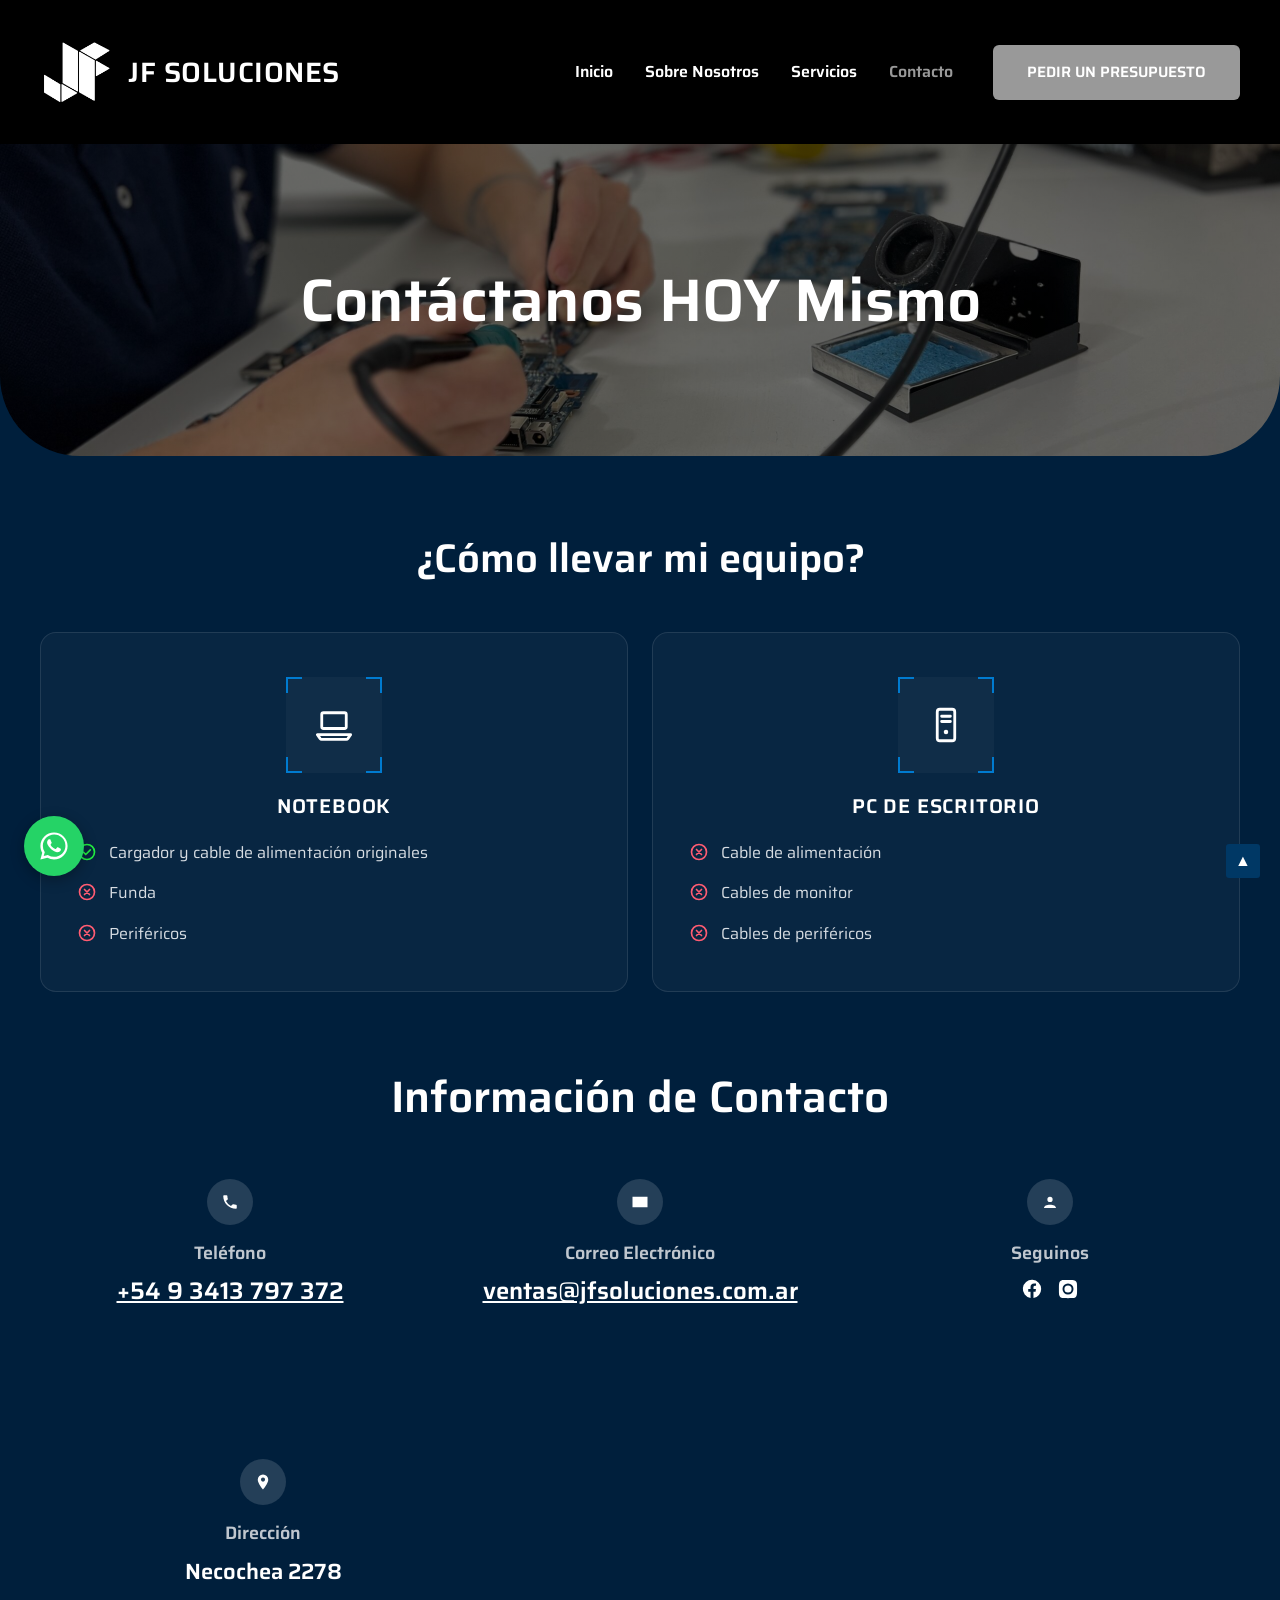
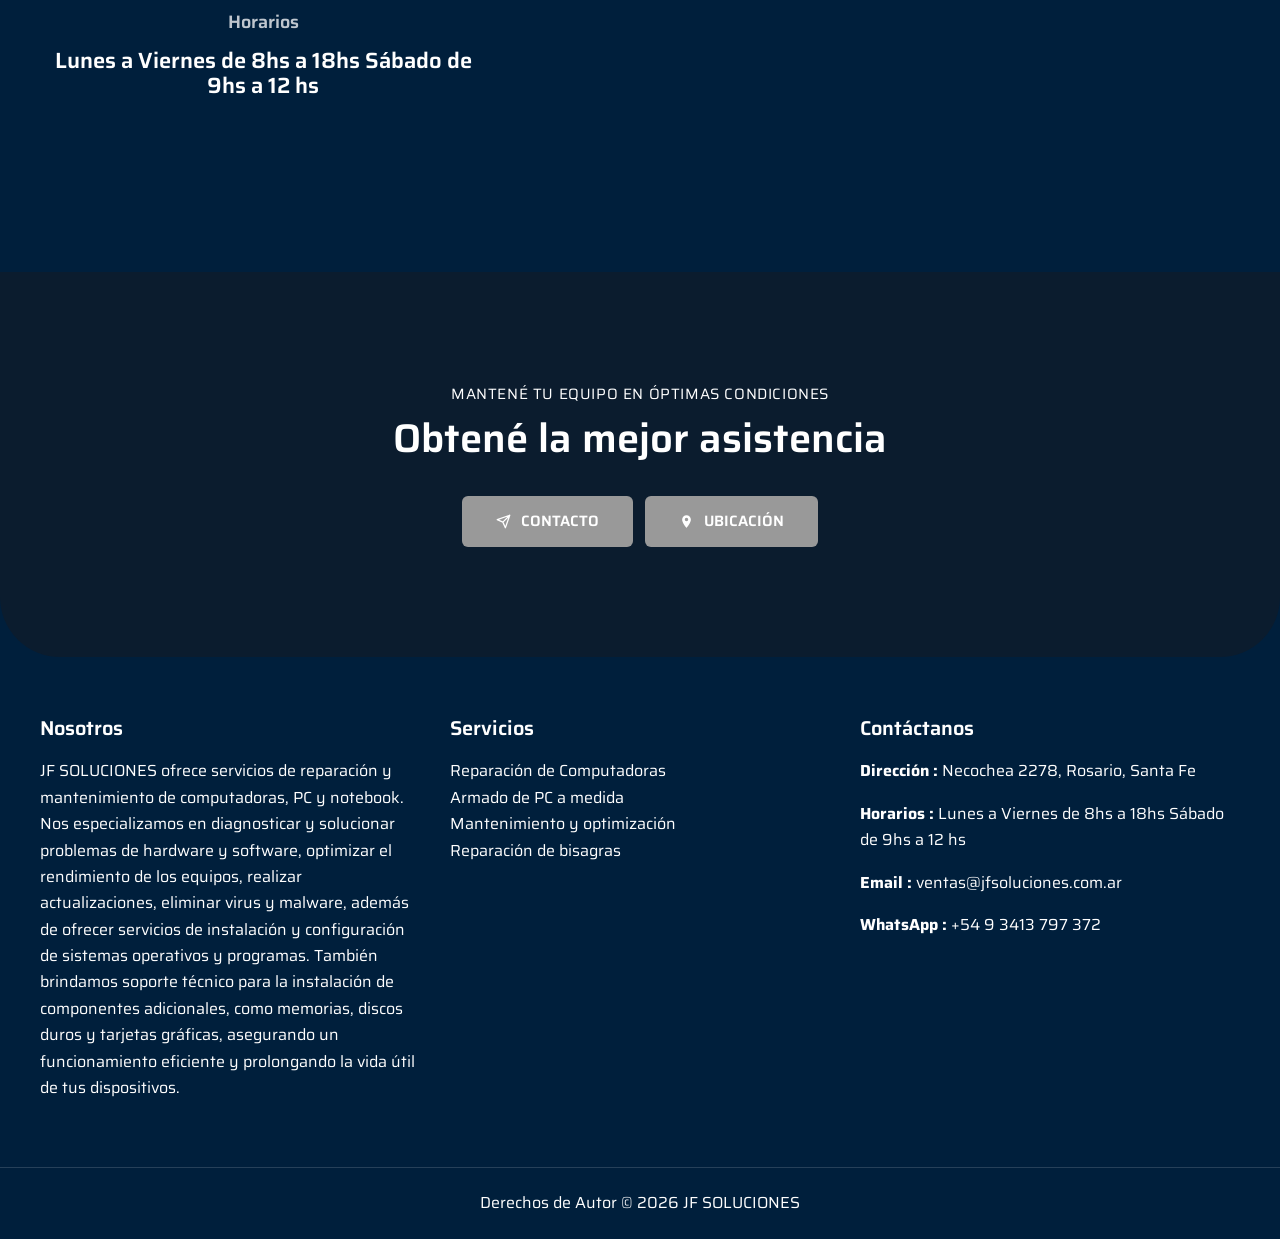
==== commit b5c68207: "black version" ====
--- a/contact/index.html
+++ b/contact/index.html
@@ -220,7 +220,7 @@
       <p class="eyebrow center">Mantené tu equipo en óptimas condiciones</p>
       <h2 class="center cta-title">Obtené la mejor asistencia</h2>
       <div class="cta-buttons">
-        <a class="btn" href="/contact/"><span class="ico ico-mail" aria-hidden="true"></span>contacto</a>
+        <a class="btn" href="/contact/"><span class="ico ico-mail-alt" aria-hidden="true"></span>contacto</a>
         <a class="btn" href="https://maps.app.goo.gl/iYF1u953NTGmokmu6?g_st=iw" target="_blank" rel="noopener"><span class="ico ico-pin" aria-hidden="true"></span>ubicación</a>
       </div>
     </div>
--- a/assets/styles.css
+++ b/assets/styles.css
@@ -1 +1 @@
-@font-face{font-family:"Saira";src:url("/assets/fonts/saira-400.woff2") format("woff2");font-weight:400;font-style:normal;font-display:swap}@font-face{font-family:"Saira";src:url("/assets/fonts/saira-600.woff2") format("woff2");font-weight:600;font-style:normal;font-display:swap}@font-face{font-family:"Saira";src:url("/assets/fonts/saira-700.woff2") format("woff2");font-weight:700;font-style:normal;font-display:swap}@font-face{font-family:"Tektur";src:url("/assets/fonts/tektur-400.woff2") format("woff2");font-weight:400;font-style:normal;font-display:swap}:root{--navy:#001f3c;--azul-oscuro:#001f3c;--blue:#003865;--azul:#003865;--azul-claro:#007bd0;--white:#ffffff;--blanco:#ffffff;--btn:#999999;--btn-hover:#8a8a8a;--gris-boton:rgba(255,255,255,0.32);--gris-texto:#d7dde3;--muted:rgba(255,255,255,0.75);--container:1280px;--ancho:1200px;--font:"Saira","Trebuchet MS",Arial,sans-serif;--fuente-titulo:"Tektur","Saira",sans-serif;--fuente-texto:"Saira","Roboto",sans-serif;--check:#22ee41;--cruz:#ff5c72}*,*::before,*::after{box-sizing:border-box}html{scroll-behavior:smooth}body{margin:0;background-color:var(--navy);color:var(--white);font-family:var(--font);font-size:16px;font-weight:400;line-height:1.65;-webkit-font-smoothing:antialiased}img{max-width:100%;display:block}a{color:inherit;text-decoration:none}a:hover{text-decoration:none;opacity:0.85}h1,h2,h3{margin:0;font-weight:600;line-height:1.15}p{margin:0 0 16px}.skip-link{position:absolute;left:-9999px;top:0;background:var(--white);color:var(--navy);padding:10px 16px;z-index:100}.skip-link:focus{left:0}.site-header{background-color:var(--navy);height:144px;display:flex;align-items:center}.header-inner{display:flex;align-items:center;gap:24px}.brand{display:flex;align-items:center;gap:16px;margin-right:auto}.brand-logo{display:block;width:72px;height:auto}.brand-name{font-size:28px;font-weight:600;letter-spacing:0.5px}.main-nav ul{display:flex;align-items:center;margin:0;padding:0;list-style:none}.main-nav a{display:block;padding:0 16px;font-size:16px;font-weight:600;line-height:30px}.main-nav a.is-current{color:rgba(255,255,255,0.6)}.btn{display:inline-flex;align-items:center;justify-content:center;gap:10px;background-color:var(--btn);color:var(--white);font-size:15px;font-weight:600;line-height:1;text-transform:uppercase;padding:18px 34px;border:0;border-radius:6px;cursor:pointer;transition:background-color 0.2s ease}.btn:hover{background-color:var(--btn-hover);opacity:1}.btn-header{padding:20px 34px}.site-footer{background-color:var(--navy);padding:60px 0 0}.footer-grid{display:grid;grid-template-columns:repeat(3,minmax(0,1fr));gap:30px;align-items:start}.footer-title{font-size:20px;margin-bottom:18px}.footer-list{margin:0;padding:0;list-style:none}.footer-bottom{margin-top:50px;border-top:1px solid rgba(255,255,255,0.15);padding:22px 0;text-align:center}.footer-bottom p{margin:0}.whatsapp-float{position:fixed;left:24px;bottom:24px;width:60px;height:60px;border-radius:50%;background-color:#25d366;display:flex;align-items:center;justify-content:center;box-shadow:0 4px 14px rgba(0,0,0,0.3);z-index:50}.container{width:100%;max-width:var(--container);margin:0 auto;padding:0 40px}.hero{background-color:#0b1c2e;background-image:linear-gradient(rgba(0,20,40,0.65),rgba(0,20,40,0.65));background-repeat:no-repeat;background-size:cover;background-position:48% 35%;border-radius:0 0 80px 80px;padding:120px 40px;text-align:center}#hero-services{background-image:linear-gradient(rgba(0,0,0,0.58),rgba(0,0,0,0.58)),url("/images/portada-services.jpg")}#hero-contact{background-image:linear-gradient(rgba(0,0,0,0.58),rgba(0,0,0,0.58)),url("/images/portada-contact.jpg");background-position:0% 50%}#hero-nosotros{background-image:linear-gradient(rgba(0,0,0,0.58),rgba(0,0,0,0.58)),url("/images/portada-nosotros.jpg");background-position:0% 41%}.hero-inner{max-width:860px;margin:0 auto}.hero h1{font-size:60px;line-height:72px;font-weight:600}.hero p{margin:12px 0 0}.section{padding:80px 0}.split{display:grid;grid-template-columns:minmax(0,1fr) minmax(0,1fr);gap:50px;align-items:start}.content{padding-top:20px}.eyebrow{text-transform:uppercase;letter-spacing:0.6px;font-size:15px;margin:0 0 10px}.content h2{font-size:44px;line-height:1.1;margin-bottom:18px}.role{font-size:22px;margin:-8px 0 18px;color:var(--muted)}.ratio-1x1{aspect-ratio:1 / 1}.media img{width:100%;height:100%;border-radius:12px;object-fit:cover}.media img.ratio-1x1{aspect-ratio:1 / 1}.values{background-color:var(--blue);padding:90px 0}.center{text-align:center}.values-title{font-size:44px;margin-bottom:40px}.values-image{border:none;border-radius:12px;height:450px;display:flex;justify-content:center;align-items:center;margin-bottom:40px;overflow:hidden}.values-image img{width:100%;height:auto;display:block;border-radius:12px}.values-grid{display:grid;grid-template-columns:repeat(4,minmax(0,1fr));gap:30px}.value h3{font-size:24px;line-height:1.3;margin-bottom:12px}.value p{margin:0}.cta{background-color:#0b1c2e;background-image:linear-gradient(rgba(21,26,31,0.82),rgba(8,14,19,0.82)),url("/images/eleginos.jpg");background-size:cover;background-position:center;background-attachment:fixed;background-repeat:no-repeat;border-radius:0 0 60px 60px;padding:110px 40px;text-align:center}@media (max-width:900px){.cta{background-attachment:scroll}}.cta-inner{max-width:840px;margin:0 auto}.cta-title{font-size:40px;margin-bottom:34px}.cta-buttons{display:flex;justify-content:center;gap:12px;flex-wrap:wrap}.ico{display:inline-block;width:15px;height:15px;background-color:currentColor}.ico-mail{-webkit-mask:url("data:image/svg+xml;utf8,<svg xmlns='http://www.w3.org/2000/svg' viewBox='0 0 24 24'><path d='M2 5h20v14H2z' fill='none' stroke='black' stroke-width='2'/><path d='M2 6l10 7 10-7' fill='none' stroke='black' stroke-width='2'/></svg>") center / contain no-repeat;mask:url("data:image/svg+xml;utf8,<svg xmlns='http://www.w3.org/2000/svg' viewBox='0 0 24 24'><path d='M2 5h20v14H2z' fill='none' stroke='black' stroke-width='2'/><path d='M2 6l10 7 10-7' fill='none' stroke='black' stroke-width='2'/></svg>") center / contain no-repeat}.ico-pin{-webkit-mask:url("data:image/svg+xml;utf8,<svg xmlns='http://www.w3.org/2000/svg' viewBox='0 0 24 24'><path d='M12 2a7 7 0 0 0-7 7c0 5 7 13 7 13s7-8 7-13a7 7 0 0 0-7-7zm0 9.5A2.5 2.5 0 1 1 12 6a2.5 2.5 0 0 1 0 5.5z'/></svg>") center / contain no-repeat;mask:url("data:image/svg+xml;utf8,<svg xmlns='http://www.w3.org/2000/svg' viewBox='0 0 24 24'><path d='M12 2a7 7 0 0 0-7 7c0 5 7 13 7 13s7-8 7-13a7 7 0 0 0-7-7zm0 9.5A2.5 2.5 0 1 1 12 6a2.5 2.5 0 0 1 0 5.5z'/></svg>") center / contain no-repeat}.service .split{align-items:center}.service .media{aspect-ratio:1 / 1;display:flex;align-items:center;justify-content:center;overflow:hidden}.service .media img{aspect-ratio:auto;width:75%;height:75%}.service.reverse .media{order:2}.service.reverse .content{order:1}.service-num{font-size:44px;line-height:1.1;font-weight:600;margin:0 0 8px;color:rgba(255,255,255,0.55)}.service .content h2{font-size:44px;line-height:1.1;margin-bottom:18px;text-transform:uppercase}.service .content h2 span{display:inline-block}.service-list{margin:24px 0 0;padding:0;list-style:none}.service-list li{position:relative;padding-left:30px;margin-bottom:12px;font-weight:600}.service-list li::before{content:"";position:absolute;left:0;top:8px;width:16px;height:10px;border-left:2px solid var(--white);border-bottom:2px solid var(--white);transform:rotate(-45deg)}.sr-only{position:absolute;width:1px;height:1px;padding:0;margin:-1px;overflow:hidden;clip:rect(0 0 0 0);white-space:nowrap;border:0}.how-to h2{font-size:40px;margin-bottom:50px;text-align:center}.how-to-grid{display:grid;grid-template-columns:repeat(2,minmax(0,1fr));gap:24px}.how-to-card{background:rgba(255,255,255,0.03);border:1px solid rgba(255,255,255,0.1);border-radius:16px;padding:44px 36px;text-align:center}.how-to-icon{position:relative;width:96px;height:96px;margin:0 auto 22px;display:flex;align-items:center;justify-content:center;background:rgba(255,255,255,0.03)}.how-to-icon svg{width:42px;height:42px;color:var(--blanco)}.how-to-icon-corner{position:absolute;width:16px;height:16px;border:2px solid var(--azul-claro)}.how-to-icon-corner--tl{top:0;left:0;border-right:0;border-bottom:0}.how-to-icon-corner--tr{top:0;right:0;border-left:0;border-bottom:0}.how-to-icon-corner--bl{bottom:0;left:0;border-right:0;border-top:0}.how-to-icon-corner--br{bottom:0;right:0;border-left:0;border-top:0}.how-to-card h3{font-size:20px;letter-spacing:0.04em;text-transform:uppercase;margin-bottom:22px}.how-to-list{list-style:none;margin:0;padding:0;text-align:left}.how-to-item{display:flex;align-items:flex-start;gap:12px;font-size:16px;color:var(--gris-texto);margin-bottom:14px}.how-to-item:last-child{margin-bottom:0}.how-to-item svg{flex-shrink:0;margin-top:2px}.how-to-item--yes svg{color:var(--check)}.how-to-item--no svg{color:var(--cruz)}.contact-info{padding-top:0}.info-title{font-size:44px;margin-bottom:56px}.info-grid{display:grid;grid-template-columns:repeat(3,minmax(0,1fr));gap:30px;text-align:center}.ic{display:inline-flex;align-items:center;justify-content:center;width:46px;height:46px;border-radius:50%;background-color:rgba(255,255,255,0.14);color:var(--white);margin-bottom:14px}.info-label{font-size:18px;font-weight:600;color:var(--muted);margin:0 0 10px}.info-item h3{font-size:24px;font-weight:600;margin:0 0 24px}.info-item h3 a{text-decoration:underline}.socials{display:flex;justify-content:center;gap:14px}.address-grid{display:grid;grid-template-columns:minmax(0,1fr) minmax(0,1.6fr);gap:40px;align-items:center;margin-top:60px;text-align:center}.address-grid .info-item h3{font-size:22px}.map{width:100%}.map iframe{display:block;width:100%;aspect-ratio:16 / 9;border:0;border-radius:4px}.legal{padding:70px 0 90px}.legal .container{max-width:900px}.legal h2{font-size:28px;margin:40px 0 14px}.legal h2:first-of-type{margin-top:0}.legal p,.legal li{color:var(--gris-texto)}.legal ul{margin:0 0 16px;padding-left:22px}.legal li{margin-bottom:8px}.home main{font-size:17px;line-height:1.55}.home main :is(h1,h2,h3){font-family:var(--fuente-texto);line-height:1.15}.home .diapositiva__titulo{font-family:var(--fuente-titulo)}.contenedor{width:100%;max-width:var(--ancho);margin:0 auto;padding:0 20px}.home .boton{display:inline-flex;align-items:center;justify-content:center;gap:10px;font-family:var(--fuente-texto);font-weight:600;letter-spacing:0.08em;text-transform:uppercase;font-size:14px;padding:18px 34px;border:0;border-radius:4px;cursor:pointer;transition:opacity 0.2s ease,background-color 0.2s ease}.home .boton:hover{opacity:0.85}.home .boton--gris{background:var(--gris-boton);color:var(--blanco)}.home .boton--azul{background:var(--azul-claro);color:var(--blanco)}.principal{position:relative;background-color:#000000;background-image:radial-gradient(ellipse 55% 70% at 50% 50%,#003468 0%,#001f3c 45%,#000814 72%,#000000 100%);overflow:hidden}.diapositiva{display:none;min-height:610px;align-items:center;background-size:cover;background-position:center}.diapositiva.activa{display:block;animation:deslizar-entrada 0.65s cubic-bezier(0.4,0,0.2,1) both}.diapositiva.saliendo{display:block;position:absolute;top:0;left:0;right:0;animation:deslizar-salida 0.65s cubic-bezier(0.4,0,0.2,1) both}@keyframes deslizar-entrada{from{transform:translateX(-100%)}to{transform:translateX(0)}}@keyframes deslizar-salida{from{transform:translateX(0)}to{transform:translateX(100%)}}.principal .boton{background:var(--blanco);color:#000000}.diapositiva__interior{display:grid;grid-template-columns:1fr 1fr;align-items:center;gap:40px;min-height:610px}.diapositiva__etiqueta{display:inline-block;background:rgba(255,255,255,0.16);border-radius:999px;padding:8px 20px;font-size:13px;letter-spacing:0.12em;font-weight:600;margin-bottom:22px}.diapositiva__titulo{font-size:48px;margin-bottom:18px;font-weight:lighter;font-style:normal}.diapositiva__texto{max-width:470px;margin:0 0 30px;color:var(--blanco)}.diapositiva__imagen img{margin-left:auto;max-height:430px;width:auto}.flecha{position:absolute;top:50%;transform:translateY(-50%);background:none;border:0;color:var(--blanco);font-size:34px;line-height:1;cursor:pointer;padding:10px;opacity:0.85}.flecha--anterior{left:18px}.flecha--siguiente{right:18px}.puntos{position:absolute;bottom:20px;left:0;right:0;display:flex;justify-content:center;gap:12px}.punto{width:12px;height:12px;border-radius:50%;border:0;background:rgba(255,255,255,0.45);cursor:pointer;padding:0}.punto.activo{background:var(--blanco)}.seccion{padding:90px 0}.seccion--azul{background:var(--azul)}.seccion--oscura{background:var(--azul-oscuro)}.antetitulo{text-align:center;text-transform:uppercase;letter-spacing:0.06em;font-size:15px;margin:0 0 14px}.titulo-seccion{text-align:center;font-size:42px;margin:0 0 60px}.servicios{display:grid;grid-template-columns:repeat(3,1fr);grid-template-rows:auto auto auto;gap:0}.servicio{display:grid;grid-row:span 3;grid-template-rows:subgrid;align-content:start}.servicio__titulo{font-size:24px;margin-bottom:18px;padding:0 18px;min-height:30px}.servicio__imagen{width:100%;height:470px;object-fit:cover}.servicio:first-child .servicio__imagen{border-top-left-radius:28px;border-bottom-left-radius:28px}.servicio:last-child .servicio__imagen{border-top-right-radius:28px;border-bottom-right-radius:28px}.servicio__lista{list-style:none;margin:26px 0 0;padding:0 18px}.servicio__lista li{position:relative;padding-left:30px;margin-bottom:14px}.servicio__lista li::before{content:"";position:absolute;left:8px;top:9px;border-left:7px solid var(--blanco);border-top:5px solid transparent;border-bottom:5px solid transparent}.centrado{text-align:center;margin-top:46px}.testimonios{position:relative}.testimonios .flecha{width:46px;height:46px;padding:0;border-radius:50%;background:rgba(255,255,255,0.14);font-size:26px;display:flex;align-items:center;justify-content:center;transition:background-color 0.2s ease}.testimonios .flecha:hover{background:rgba(255,255,255,0.26)}.testimonios .flecha--anterior{left:-68px}.testimonios .flecha--siguiente{right:-68px}@media (max-width:1360px){.testimonios .flecha--anterior{left:-16px}.testimonios .flecha--siguiente{right:-16px}}.testimonios__grupo{display:none}.testimonios__grupo.activa{display:block}.testimonios__grupo.entrando-derecha{animation:testimonio-entrada-derecha 0.45s cubic-bezier(0.4,0,0.2,1) both}.testimonios__grupo.entrando-izquierda{animation:testimonio-entrada-izquierda 0.45s cubic-bezier(0.4,0,0.2,1) both}@keyframes testimonio-entrada-derecha{from{transform:translateX(48px);opacity:0}to{transform:translateX(0);opacity:1}}@keyframes testimonio-entrada-izquierda{from{transform:translateX(-48px);opacity:0}to{transform:translateX(0);opacity:1}}.testimonios__puntos{display:flex;justify-content:center;gap:12px;margin-top:32px}.testimonio{margin-bottom:42px}.testimonio__cabecera{display:flex;align-items:center;gap:14px;margin-bottom:10px}.testimonio__cabecera img{width:44px;height:44px;border-radius:50%}.testimonio__nombre{font-weight:700;font-size:16px;margin:0}.testimonio__detalle{margin:0;font-size:14px;color:var(--gris-texto)}.testimonio__meta{display:flex;align-items:center;gap:14px;margin-bottom:6px;font-size:15px}.estrellas{color:var(--blanco);letter-spacing:2px}.testimonio__texto{margin:0;font-size:18px}.doble{display:grid;grid-template-columns:1fr 1fr;gap:60px;align-items:center}.doble__titulo{font-size:40px;margin:0 0 22px}.ventajas{display:grid;grid-template-columns:repeat(3,1fr);gap:40px;text-align:center}.ventaja__numero{font-family:var(--fuente-titulo);font-size:24px;color:var(--gris-texto);margin:0 0 18px}.ventaja__titulo{font-size:24px;margin-bottom:14px}.ventaja p{margin:0}.whatsapp-flotante{position:fixed;left:22px;bottom:22px;width:62px;height:62px;border-radius:50%;background:#25d366;display:flex;align-items:center;justify-content:center;z-index:50}.whatsapp-flotante svg{width:36px;height:36px;fill:#ffffff}.subir{position:fixed;right:20px;bottom:22px;width:34px;height:34px;display:flex;align-items:center;justify-content:center;background:var(--azul);color:var(--blanco);border-radius:3px;z-index:50}@media (max-width:1024px){.values-grid{grid-template-columns:repeat(2,minmax(0,1fr))}.footer-grid{grid-template-columns:repeat(2,minmax(0,1fr))}}@media (max-width:980px){.diapositiva__interior,.doble,.servicios,.ventajas{grid-template-columns:1fr}.diapositiva__imagen img{margin:0 auto}.diapositiva__titulo,.titulo-seccion,.doble__titulo{font-size:32px}.seccion{padding:60px 0}}@media (max-width:900px){.site-header{height:auto;padding:20px 0}.header-inner{flex-wrap:wrap;justify-content:center}.brand{margin-right:0}.split{grid-template-columns:minmax(0,1fr);gap:30px}.hero{padding:80px 24px;border-radius:0 0 40px 40px}.hero h1{font-size:40px;line-height:1.15}.content h2,.values-title,.cta-title{font-size:32px}.cta{border-radius:0 0 40px 40px;padding:70px 24px}.container{padding:0 24px}.service.reverse .content{order:0}.service.reverse .media{order:1}.service .media img{width:90%;height:90%}.service-num,.service .content h2{font-size:32px}.info-grid{grid-template-columns:minmax(0,1fr);gap:40px}.address-grid{grid-template-columns:minmax(0,1fr)}.how-to h2,.info-title{font-size:32px}.how-to-grid{grid-template-columns:minmax(0,1fr)}.how-to-card{padding:34px 26px}}@media (max-width:600px){.values-grid,.footer-grid{grid-template-columns:minmax(0,1fr)}}.menu-toggle{display:none}@media (max-width:900px){.site-header{position:relative;z-index:60;min-height:92px;padding:14px 0}.header-inner{display:grid;grid-template-columns:minmax(0,1fr) auto;gap:12px;justify-content:initial}.brand{margin-right:0}.brand-logo{width:58px}.brand-name{font-size:22px}.menu-toggle{width:48px;height:48px;display:inline-flex;flex-direction:column;align-items:center;justify-content:center;gap:6px;padding:0;color:var(--white);background:transparent;border:1px solid rgba(255,255,255,0.55);border-radius:6px;cursor:pointer}.menu-toggle span{width:23px;height:2px;background:currentColor;transition:transform 0.2s ease,opacity 0.2s ease}.menu-toggle[aria-expanded="true"] span:nth-child(1){transform:translateY(8px) rotate(45deg)}.menu-toggle[aria-expanded="true"] span:nth-child(2){opacity:0}.menu-toggle[aria-expanded="true"] span:nth-child(3){transform:translateY(-8px) rotate(-45deg)}.main-nav{position:absolute;top:100%;right:0;left:0;visibility:hidden;overflow:hidden;max-height:0;opacity:0;background:var(--navy);border-top:1px solid rgba(255,255,255,0.16);box-shadow:0 12px 20px rgba(0,0,0,0.22);transition:max-height 0.25s ease,opacity 0.2s ease,visibility 0.25s ease}.site-header.menu-open .main-nav{visibility:visible;max-height:340px;opacity:1}.main-nav ul{display:flex;flex-direction:column;align-items:stretch;padding:10px 24px 18px}.main-nav li{width:100%}.main-nav a{padding:13px 0;border-bottom:1px solid rgba(255,255,255,0.16);font-size:18px;line-height:1.25}.main-nav li:last-child a{border-bottom:0}.btn-header{display:none}}@media (max-width:980px){.diapositiva{min-height:auto}.diapositiva__interior{min-height:auto;justify-items:center;gap:32px;padding:56px 0 72px;text-align:center}.diapositiva__interior>div:first-child{display:flex;flex-direction:column;align-items:center}.diapositiva__etiqueta{margin-top:16px}.diapositiva__texto{max-width:34rem}.diapositiva__imagen{display:flex;width:100%;justify-content:center}.diapositiva__imagen img{width:min(80vw,320px);max-width:100%;max-height:250px;height:auto;margin:0;object-fit:contain}.home .doble>div:first-child{display:flex;justify-content:center}.home .doble>div:first-child img{width:min(78vw,330px);aspect-ratio:1 / 1;height:auto;margin:0 auto;object-fit:cover}}@media (max-width:600px){.diapositiva__interior{gap:28px;padding-top:52px}.diapositiva__imagen img{width:min(76vw,290px);max-height:220px}}@media (min-width:981px){.diapositiva__imagen{display:flex;align-items:center;justify-content:flex-end}.diapositiva[data-diapositiva="0"] .diapositiva__imagen img{width:min(100%,700px);height:auto;max-height:430px;object-fit:contain}}@media (max-width:600px){.values{padding-top:56px;padding-bottom:56px}.values .eyebrow{margin-bottom:8px}.values-title{margin-bottom:20px}.values-image{width:min(100%,320px);aspect-ratio:1 / 1;height:auto;margin:0 auto 24px}.values-image img{width:100%;height:100%;object-fit:cover}.values-grid{gap:22px}}+@font-face{font-family:"Saira";src:url("/assets/fonts/saira-400.woff2") format("woff2");font-weight:400;font-style:normal;font-display:swap}@font-face{font-family:"Saira";src:url("/assets/fonts/saira-600.woff2") format("woff2");font-weight:600;font-style:normal;font-display:swap}@font-face{font-family:"Saira";src:url("/assets/fonts/saira-700.woff2") format("woff2");font-weight:700;font-style:normal;font-display:swap}@font-face{font-family:"Tektur";src:url("/assets/fonts/tektur-400.woff2") format("woff2");font-weight:400;font-style:normal;font-display:swap}:root{--navy:#001f3c;--azul-oscuro:#001f3c;--blue:#003865;--azul:#003865;--azul-claro:#007bd0;--white:#ffffff;--blanco:#ffffff;--btn:#999999;--btn-hover:#8a8a8a;--gris-boton:rgba(255,255,255,0.32);--gris-texto:#d7dde3;--muted:rgba(255,255,255,0.75);--container:1280px;--ancho:1200px;--font:"Saira","Trebuchet MS",Arial,sans-serif;--fuente-titulo:"Tektur","Saira",sans-serif;--fuente-texto:"Saira","Roboto",sans-serif;--check:#22ee41;--cruz:#ff5c72}*,*::before,*::after{box-sizing:border-box}html{scroll-behavior:smooth}body{margin:0;background-color:var(--navy);color:var(--white);font-family:var(--font);font-size:16px;font-weight:400;line-height:1.65;-webkit-font-smoothing:antialiased}img{max-width:100%;display:block}a{color:inherit;text-decoration:none}a:hover{text-decoration:none;opacity:0.85}h1,h2,h3{margin:0;font-weight:600;line-height:1.15}p{margin:0 0 16px}.skip-link{position:absolute;left:-9999px;top:0;background:var(--white);color:var(--navy);padding:10px 16px;z-index:100}.skip-link:focus{left:0}.site-header{background-color:#000000;height:144px;display:flex;align-items:center}.header-inner{display:flex;align-items:center;gap:24px}.brand{display:flex;align-items:center;gap:16px;margin-right:auto}.brand-logo{display:block;width:72px;height:auto}.brand-name{font-size:28px;font-weight:600;letter-spacing:0.5px}.main-nav ul{display:flex;align-items:center;margin:0;padding:0;list-style:none}.main-nav a{display:block;padding:0 16px;font-size:16px;font-weight:600;line-height:30px}.main-nav a.is-current{color:rgba(255,255,255,0.6)}.btn{display:inline-flex;align-items:center;justify-content:center;gap:10px;background-color:var(--btn);color:var(--white);font-size:15px;font-weight:600;line-height:1;text-transform:uppercase;padding:18px 34px;border:0;border-radius:6px;cursor:pointer;transition:background-color 0.2s ease}.btn:hover{background-color:var(--btn-hover);opacity:1}.btn-header{padding:20px 34px}.site-footer{background-color:var(--navy);padding:60px 0 0}.footer-grid{display:grid;grid-template-columns:repeat(3,minmax(0,1fr));gap:30px;align-items:start}.footer-title{font-size:20px;margin-bottom:18px}.footer-list{margin:0;padding:0;list-style:none}.footer-bottom{margin-top:50px;border-top:1px solid rgba(255,255,255,0.15);padding:22px 0;text-align:center}.footer-bottom p{margin:0}.whatsapp-float{position:fixed;left:24px;bottom:24px;width:60px;height:60px;border-radius:50%;background-color:#25d366;display:flex;align-items:center;justify-content:center;box-shadow:0 4px 14px rgba(0,0,0,0.3);z-index:50}.container{width:100%;max-width:var(--container);margin:0 auto;padding:0 40px}.hero{background-color:#0b1c2e;background-image:linear-gradient(rgba(0,20,40,0.65),rgba(0,20,40,0.65));background-repeat:no-repeat;background-size:cover;background-position:48% 35%;border-radius:0 0 80px 80px;padding:120px 40px;text-align:center}#hero-services{background-image:linear-gradient(rgba(0,0,0,0.58),rgba(0,0,0,0.58)),url("/images/portada-services.jpg")}#hero-contact{background-image:linear-gradient(rgba(0,0,0,0.58),rgba(0,0,0,0.58)),url("/images/portada-contact.jpg");background-position:0% 50%}#hero-nosotros{background-image:linear-gradient(rgba(0,0,0,0.58),rgba(0,0,0,0.58)),url("/images/portada-nosotros.jpg");background-position:0% 41%}.hero-inner{max-width:860px;margin:0 auto}.hero h1{font-size:60px;line-height:72px;font-weight:600}.hero p{margin:12px 0 0}.section{padding:80px 0}.split{display:grid;grid-template-columns:minmax(0,1fr) minmax(0,1fr);gap:50px;align-items:start}.content{padding-top:20px}.section:not(.service) .split{align-items:center}.section:not(.service) .content{padding-top:0}.eyebrow{text-transform:uppercase;letter-spacing:0.6px;font-size:15px;margin:0 0 10px}.content h2,.content h3{font-size:44px;line-height:1.1;margin-bottom:18px}.role{font-size:22px;margin:-8px 0 18px;color:var(--muted)}.ratio-1x1{aspect-ratio:1 / 1}.media img{width:100%;height:100%;border-radius:12px;object-fit:cover}.media img.ratio-1x1{aspect-ratio:1 / 1}.values{background-color:var(--blue);padding:90px 0}.center{text-align:center}.values-title{font-size:44px;margin-bottom:40px}.values-image{border:none;border-radius:12px;height:450px;display:flex;justify-content:center;align-items:center;margin-bottom:40px;overflow:hidden}.values-image img{width:100%;height:auto;display:block;border-radius:12px}.values-grid{display:grid;grid-template-columns:repeat(4,minmax(0,1fr));gap:30px}.value h3{font-size:24px;line-height:1.3;margin-bottom:12px}.value p{margin:0}.cta{background-color:#0b1c2e;background-image:linear-gradient(rgba(21,26,31,0.82),rgba(8,14,19,0.82)),url("/images/eleginos.jpg");background-size:cover;background-position:center;background-attachment:fixed;background-repeat:no-repeat;border-radius:0 0 60px 60px;padding:110px 40px;text-align:center}@media (max-width:900px){.cta{background-attachment:scroll}}.cta-inner{max-width:840px;margin:0 auto}.cta-title{font-size:40px;margin-bottom:34px}.cta-buttons{display:flex;justify-content:center;gap:12px;flex-wrap:wrap}.ico{display:inline-block;width:15px;height:15px;background-color:currentColor}.ico-mail{-webkit-mask:url("data:image/svg+xml;utf8,<svg xmlns='http://www.w3.org/2000/svg' viewBox='0 0 24 24'><path d='M2 5h20v14H2z' fill='none' stroke='black' stroke-width='2'/><path d='M2 6l10 7 10-7' fill='none' stroke='black' stroke-width='2'/></svg>") center / contain no-repeat;mask:url("data:image/svg+xml;utf8,<svg xmlns='http://www.w3.org/2000/svg' viewBox='0 0 24 24'><path d='M2 5h20v14H2z' fill='none' stroke='black' stroke-width='2'/><path d='M2 6l10 7 10-7' fill='none' stroke='black' stroke-width='2'/></svg>") center / contain no-repeat}.ico-pin{-webkit-mask:url("data:image/svg+xml;utf8,<svg xmlns='http://www.w3.org/2000/svg' viewBox='0 0 24 24'><path d='M12 2a7 7 0 0 0-7 7c0 5 7 13 7 13s7-8 7-13a7 7 0 0 0-7-7zm0 9.5A2.5 2.5 0 1 1 12 6a2.5 2.5 0 0 1 0 5.5z'/></svg>") center / contain no-repeat;mask:url("data:image/svg+xml;utf8,<svg xmlns='http://www.w3.org/2000/svg' viewBox='0 0 24 24'><path d='M12 2a7 7 0 0 0-7 7c0 5 7 13 7 13s7-8 7-13a7 7 0 0 0-7-7zm0 9.5A2.5 2.5 0 1 1 12 6a2.5 2.5 0 0 1 0 5.5z'/></svg>") center / contain no-repeat}.ico-mail-alt{-webkit-mask:url("data:image/svg+xml;utf8,<svg xmlns='http://www.w3.org/2000/svg' viewBox='0 0 24 24'><path d='M22 2L11 13M22 2l-7 20-4-9-9-4 20-7z' fill='none' stroke='black' stroke-width='2' stroke-linecap='round' stroke-linejoin='round'/></svg>") center / contain no-repeat;mask:url("data:image/svg+xml;utf8,<svg xmlns='http://www.w3.org/2000/svg' viewBox='0 0 24 24'><path d='M22 2L11 13M22 2l-7 20-4-9-9-4 20-7z' fill='none' stroke='black' stroke-width='2' stroke-linecap='round' stroke-linejoin='round'/></svg>") center / contain no-repeat}.service .split{align-items:center}.service .media{aspect-ratio:1 / 1;display:flex;align-items:center;justify-content:center;overflow:hidden}.service .media img{aspect-ratio:auto;width:75%;height:75%}.service.reverse .media{order:2}.service.reverse .content{order:1}.service-num{font-size:44px;line-height:1.1;font-weight:600;margin:0 0 8px;color:rgba(255,255,255,0.55)}.service .content h2{font-size:44px;line-height:1.1;margin-bottom:18px;text-transform:uppercase}.service .content h2 span{display:inline-block}.service-list{margin:24px 0 0;padding:0;list-style:none}.service-list li{position:relative;padding-left:30px;margin-bottom:12px;font-weight:600}.service-list li::before{content:"";position:absolute;left:0;top:1px;width:18px;height:18px;background-color:var(--white);-webkit-mask:url("data:image/svg+xml;utf8,<svg xmlns='http://www.w3.org/2000/svg' viewBox='0 0 24 24'><path d='M22.7 19l-9.1-9.1c.9-2.3.4-5-1.5-6.9-2-2-5-2.4-7.4-1.3L9 6 6 9 1.6 4.7C.4 7.1.9 10.1 2.9 12.1c1.9 1.9 4.6 2.4 6.9 1.5l9.1 9.1c.4.4 1 .4 1.4 0l2.3-2.3c.5-.4.5-1.1.1-1.4z'/></svg>") center / contain no-repeat;mask:url("data:image/svg+xml;utf8,<svg xmlns='http://www.w3.org/2000/svg' viewBox='0 0 24 24'><path d='M22.7 19l-9.1-9.1c.9-2.3.4-5-1.5-6.9-2-2-5-2.4-7.4-1.3L9 6 6 9 1.6 4.7C.4 7.1.9 10.1 2.9 12.1c1.9 1.9 4.6 2.4 6.9 1.5l9.1 9.1c.4.4 1 .4 1.4 0l2.3-2.3c.5-.4.5-1.1.1-1.4z'/></svg>") center / contain no-repeat}.sr-only{position:absolute;width:1px;height:1px;padding:0;margin:-1px;overflow:hidden;clip:rect(0 0 0 0);white-space:nowrap;border:0}.how-to h2{font-size:40px;margin-bottom:50px;text-align:center}.how-to-grid{display:grid;grid-template-columns:repeat(2,minmax(0,1fr));gap:24px}.how-to-card{background:rgba(255,255,255,0.03);border:1px solid rgba(255,255,255,0.1);border-radius:16px;padding:44px 36px;text-align:center}.how-to-icon{position:relative;width:96px;height:96px;margin:0 auto 22px;display:flex;align-items:center;justify-content:center;background:rgba(255,255,255,0.03)}.how-to-icon svg{width:42px;height:42px;color:var(--blanco)}.how-to-icon-corner{position:absolute;width:16px;height:16px;border:2px solid var(--azul-claro)}.how-to-icon-corner--tl{top:0;left:0;border-right:0;border-bottom:0}.how-to-icon-corner--tr{top:0;right:0;border-left:0;border-bottom:0}.how-to-icon-corner--bl{bottom:0;left:0;border-right:0;border-top:0}.how-to-icon-corner--br{bottom:0;right:0;border-left:0;border-top:0}.how-to-card h3{font-size:20px;letter-spacing:0.04em;text-transform:uppercase;margin-bottom:22px}.how-to-list{list-style:none;margin:0;padding:0;text-align:left}.how-to-item{display:flex;align-items:flex-start;gap:12px;font-size:16px;color:var(--gris-texto);margin-bottom:14px}.how-to-item:last-child{margin-bottom:0}.how-to-item svg{flex-shrink:0;margin-top:2px}.how-to-item--yes svg{color:var(--check)}.how-to-item--no svg{color:var(--cruz)}.contact-info{padding-top:0}.info-title{font-size:44px;margin-bottom:56px}.info-grid{display:grid;grid-template-columns:repeat(3,minmax(0,1fr));gap:30px;text-align:center}.ic{display:inline-flex;align-items:center;justify-content:center;width:46px;height:46px;border-radius:50%;background-color:rgba(255,255,255,0.14);color:var(--white);margin-bottom:14px}.info-label{font-size:18px;font-weight:600;color:var(--muted);margin:0 0 10px}.info-item h3{font-size:24px;font-weight:600;margin:0 0 24px}.info-item h3 a{text-decoration:underline}.socials{display:flex;justify-content:center;gap:14px}.address-grid{display:grid;grid-template-columns:minmax(0,1fr) minmax(0,1.6fr);gap:40px;align-items:center;margin-top:60px;text-align:center}.address-grid .info-item h3{font-size:22px}.map{width:100%}.map iframe{display:block;width:100%;aspect-ratio:16 / 9;border:0;border-radius:4px}.legal{padding:70px 0 90px}.legal .container{max-width:900px}.legal h2{font-size:28px;margin:40px 0 14px}.legal h2:first-of-type{margin-top:0}.legal p,.legal li{color:var(--gris-texto)}.legal ul{margin:0 0 16px;padding-left:22px}.legal li{margin-bottom:8px}.home main{font-size:17px;line-height:1.55}.home main :is(h1,h2,h3){font-family:var(--fuente-texto);line-height:1.15}.home .diapositiva__titulo{font-family:var(--fuente-titulo)}.contenedor{width:100%;max-width:var(--ancho);margin:0 auto;padding:0 20px}.home .boton{display:inline-flex;align-items:center;justify-content:center;gap:10px;font-family:var(--fuente-texto);font-weight:600;letter-spacing:0.08em;text-transform:uppercase;font-size:14px;padding:18px 34px;border:0;border-radius:4px;cursor:pointer;transition:opacity 0.2s ease,background-color 0.2s ease}.home .boton:hover{opacity:0.85}.home .boton--gris{background:var(--gris-boton);color:var(--blanco)}.home .boton--azul{background:var(--azul-claro);color:var(--blanco)}.principal{position:relative;background-color:#000000;overflow:hidden}.diapositiva{display:none;min-height:610px;align-items:center;background-size:cover;background-position:center}.diapositiva.activa{display:block;animation:deslizar-entrada 0.65s cubic-bezier(0.4,0,0.2,1) both}.diapositiva.saliendo{display:block;position:absolute;top:0;left:0;right:0;animation:deslizar-salida 0.65s cubic-bezier(0.4,0,0.2,1) both}@keyframes deslizar-entrada{from{transform:translateX(-100%)}to{transform:translateX(0)}}@keyframes deslizar-salida{from{transform:translateX(0)}to{transform:translateX(100%)}}.principal .boton{background:var(--blanco);color:#000000}.diapositiva__interior{display:grid;grid-template-columns:1fr 1fr;align-items:center;gap:40px;min-height:610px}.diapositiva__etiqueta{display:inline-block;background:rgba(255,255,255,0.16);border-radius:999px;padding:8px 20px;font-size:13px;letter-spacing:0.12em;font-weight:600;margin-bottom:22px}.diapositiva__titulo{font-size:48px;margin-bottom:18px;font-weight:lighter;font-style:normal}.diapositiva__texto{max-width:470px;margin:0 0 30px;color:var(--blanco)}.diapositiva__imagen img{margin-left:auto;max-height:430px;width:auto}.flecha{position:absolute;top:50%;transform:translateY(-50%);background:none;border:0;color:var(--blanco);font-size:34px;line-height:1;cursor:pointer;padding:10px;opacity:0.85}.flecha--anterior{left:18px}.flecha--siguiente{right:18px}.puntos{position:absolute;bottom:20px;left:0;right:0;display:flex;justify-content:center;gap:12px}.punto{width:12px;height:12px;border-radius:50%;border:0;background:rgba(255,255,255,0.45);cursor:pointer;padding:0}.punto.activo{background:var(--blanco)}.seccion{padding:90px 0}.seccion--azul{background:var(--azul)}.seccion--oscura{background:var(--azul-oscuro)}.antetitulo{text-align:center;text-transform:uppercase;letter-spacing:0.06em;font-size:15px;margin:0 0 14px}.titulo-seccion{text-align:center;font-size:42px;margin:0 0 60px}.servicios{display:grid;grid-template-columns:repeat(3,1fr);grid-template-rows:auto auto auto;gap:0}.servicio{display:grid;grid-row:span 3;grid-template-rows:subgrid;align-content:start}.servicio__titulo{font-size:24px;margin-bottom:18px;padding:0 18px;min-height:30px}.servicio__imagen{width:100%;height:470px;object-fit:cover}.servicio:first-child .servicio__imagen{border-top-left-radius:28px;border-bottom-left-radius:28px}.servicio:last-child .servicio__imagen{border-top-right-radius:28px;border-bottom-right-radius:28px}.servicio__lista{list-style:none;margin:26px 0 0;padding:0 18px}.servicio__lista li{position:relative;padding-left:30px;margin-bottom:14px}.servicio__lista li::before{content:"";position:absolute;left:8px;top:9px;border-left:7px solid var(--blanco);border-top:5px solid transparent;border-bottom:5px solid transparent}.centrado{text-align:center;margin-top:46px}.testimonios{position:relative}.testimonios .flecha{width:46px;height:46px;padding:0;border-radius:50%;background:rgba(255,255,255,0.14);font-size:26px;display:flex;align-items:center;justify-content:center;transition:background-color 0.2s ease}.testimonios .flecha:hover{background:rgba(255,255,255,0.26)}.testimonios .flecha--anterior{left:-68px}.testimonios .flecha--siguiente{right:-68px}@media (max-width:1360px){.testimonios .flecha--anterior{left:-16px}.testimonios .flecha--siguiente{right:-16px}}.testimonios__grupo{display:none}.testimonios__grupo.activa{display:block}.testimonios__grupo.entrando-derecha{animation:testimonio-entrada-derecha 0.45s cubic-bezier(0.4,0,0.2,1) both}.testimonios__grupo.entrando-izquierda{animation:testimonio-entrada-izquierda 0.45s cubic-bezier(0.4,0,0.2,1) both}@keyframes testimonio-entrada-derecha{from{transform:translateX(48px);opacity:0}to{transform:translateX(0);opacity:1}}@keyframes testimonio-entrada-izquierda{from{transform:translateX(-48px);opacity:0}to{transform:translateX(0);opacity:1}}.testimonios__puntos{display:flex;justify-content:center;gap:12px;margin-top:32px}.testimonio{margin-bottom:42px}.testimonio__cabecera{display:flex;align-items:center;gap:14px;margin-bottom:10px}.testimonio__cabecera img{width:44px;height:44px;border-radius:50%}.testimonio__nombre{font-weight:700;font-size:16px;margin:0}.testimonio__detalle{margin:0;font-size:14px;color:var(--gris-texto)}.testimonio__meta{display:flex;align-items:center;gap:14px;margin-bottom:6px;font-size:15px}.estrellas{color:var(--blanco);letter-spacing:2px}.testimonio__texto{margin:0;font-size:18px}.doble{display:grid;grid-template-columns:1fr 1fr;gap:60px;align-items:center}.doble__titulo{font-size:40px;margin:0 0 22px}.ventajas{display:grid;grid-template-columns:repeat(3,1fr);gap:40px;text-align:center}.ventaja__numero{font-family:var(--fuente-titulo);font-size:24px;color:var(--gris-texto);margin:0 0 18px}.ventaja__titulo{font-size:24px;margin-bottom:14px}.ventaja p{margin:0}.whatsapp-flotante{position:fixed;left:22px;bottom:22px;width:62px;height:62px;border-radius:50%;background:#25d366;display:flex;align-items:center;justify-content:center;z-index:50}.whatsapp-flotante svg{width:36px;height:36px;fill:#ffffff}.subir{position:fixed;right:20px;bottom:22px;width:34px;height:34px;display:flex;align-items:center;justify-content:center;background:var(--azul);color:var(--blanco);border-radius:3px;z-index:50}@media (max-width:1024px){.values-grid{grid-template-columns:repeat(2,minmax(0,1fr))}.footer-grid{grid-template-columns:repeat(2,minmax(0,1fr))}}@media (max-width:980px){.diapositiva__interior,.doble,.servicios,.ventajas{grid-template-columns:1fr}.diapositiva__imagen img{margin:0 auto}.diapositiva__titulo,.titulo-seccion,.doble__titulo{font-size:32px}.seccion{padding:60px 0}}@media (max-width:900px){.site-header{height:auto;padding:20px 0}.header-inner{flex-wrap:wrap;justify-content:center}.brand{margin-right:0}.split{grid-template-columns:minmax(0,1fr);gap:30px}.hero{padding:80px 24px;border-radius:0 0 40px 40px}.hero h1{font-size:40px;line-height:1.15}.content h2,.values-title,.cta-title{font-size:32px}.cta{border-radius:0 0 40px 40px;padding:70px 24px}.container{padding:0 24px}.service.reverse .content{order:0}.service.reverse .media{order:1}.service .media img{width:90%;height:90%}.service-num,.service .content h2{font-size:32px}.info-grid{grid-template-columns:minmax(0,1fr);gap:40px}.address-grid{grid-template-columns:minmax(0,1fr)}.how-to h2,.info-title{font-size:32px}.how-to-grid{grid-template-columns:minmax(0,1fr)}.how-to-card{padding:34px 26px}}@media (max-width:600px){.values-grid,.footer-grid{grid-template-columns:minmax(0,1fr)}}.menu-toggle{display:none}@media (max-width:900px){.site-header{position:relative;z-index:60;min-height:92px;padding:14px 0}.header-inner{display:grid;grid-template-columns:minmax(0,1fr) auto;gap:12px;justify-content:initial}.brand{margin-right:0}.brand-logo{width:58px}.brand-name{font-size:22px}.menu-toggle{width:48px;height:48px;display:inline-flex;flex-direction:column;align-items:center;justify-content:center;gap:6px;padding:0;color:var(--white);background:transparent;border:1px solid rgba(255,255,255,0.55);border-radius:6px;cursor:pointer}.menu-toggle span{width:23px;height:2px;background:currentColor;transition:transform 0.2s ease,opacity 0.2s ease}.menu-toggle[aria-expanded="true"] span:nth-child(1){transform:translateY(8px) rotate(45deg)}.menu-toggle[aria-expanded="true"] span:nth-child(2){opacity:0}.menu-toggle[aria-expanded="true"] span:nth-child(3){transform:translateY(-8px) rotate(-45deg)}.main-nav{position:absolute;top:100%;right:0;left:0;visibility:hidden;overflow:hidden;max-height:0;opacity:0;background:#000000;border-top:1px solid rgba(255,255,255,0.16);box-shadow:0 12px 20px rgba(0,0,0,0.22);transition:max-height 0.25s ease,opacity 0.2s ease,visibility 0.25s ease}.site-header.menu-open .main-nav{visibility:visible;max-height:340px;opacity:1}.main-nav ul{display:flex;flex-direction:column;align-items:stretch;padding:10px 24px 18px}.main-nav li{width:100%}.main-nav a{padding:13px 0;border-bottom:1px solid rgba(255,255,255,0.16);font-size:18px;line-height:1.25}.main-nav li:last-child a{border-bottom:0}.btn-header{display:none}}@media (max-width:980px){.diapositiva{min-height:auto}.diapositiva__interior{min-height:auto;display:flex;flex-direction:column;align-items:center;gap:32px;padding:56px 0 72px;text-align:center}.diapositiva__interior>div:first-child{display:contents}.diapositiva__etiqueta{margin-top:16px;order:0}.diapositiva__titulo{order:1}.diapositiva__imagen{order:2;display:flex;width:100%;justify-content:center}.diapositiva__texto{max-width:34rem;order:3}.diapositiva__interior .boton{order:4}.diapositiva__imagen img{width:min(80vw,320px);max-width:100%;max-height:250px;height:auto;margin:0;object-fit:contain}.home .doble>div:first-child{display:flex;justify-content:center}.home .doble>div:first-child img{width:min(78vw,330px);aspect-ratio:1 / 1;height:auto;margin:0 auto;object-fit:cover}}@media (max-width:600px){.diapositiva__interior{gap:28px;padding-top:52px}.diapositiva__imagen img{width:min(76vw,290px);max-height:220px}}@media (min-width:981px){.diapositiva__imagen{display:flex;align-items:center;justify-content:flex-end}.diapositiva[data-diapositiva="0"] .diapositiva__imagen img{width:min(100%,700px);height:auto;max-height:430px;object-fit:contain}}@media (max-width:600px){.values{padding-top:56px;padding-bottom:56px}.values .eyebrow{margin-bottom:8px}.values-title{margin-bottom:20px}.values-image{width:min(100%,320px);aspect-ratio:1 / 1;height:auto;margin:0 auto 24px}.values-image img{width:100%;height:100%;object-fit:cover}.values-grid{gap:22px}}
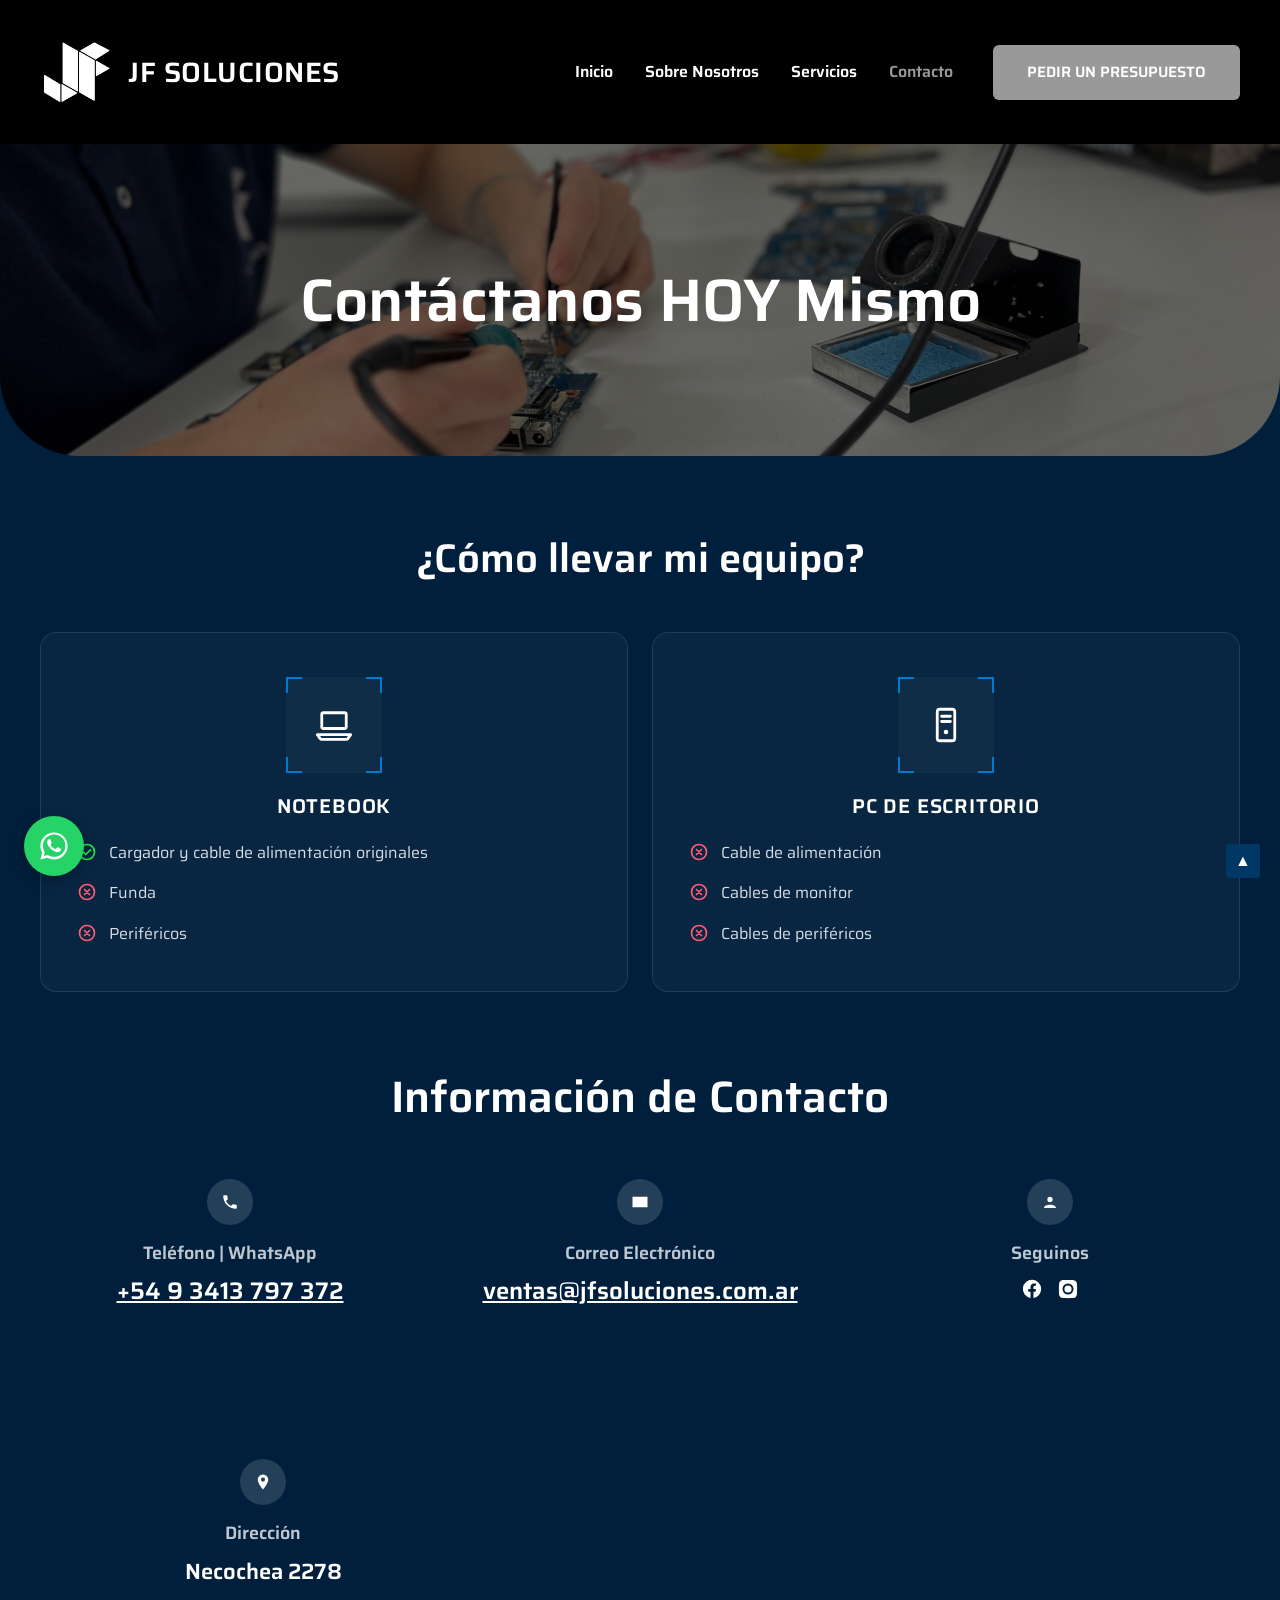
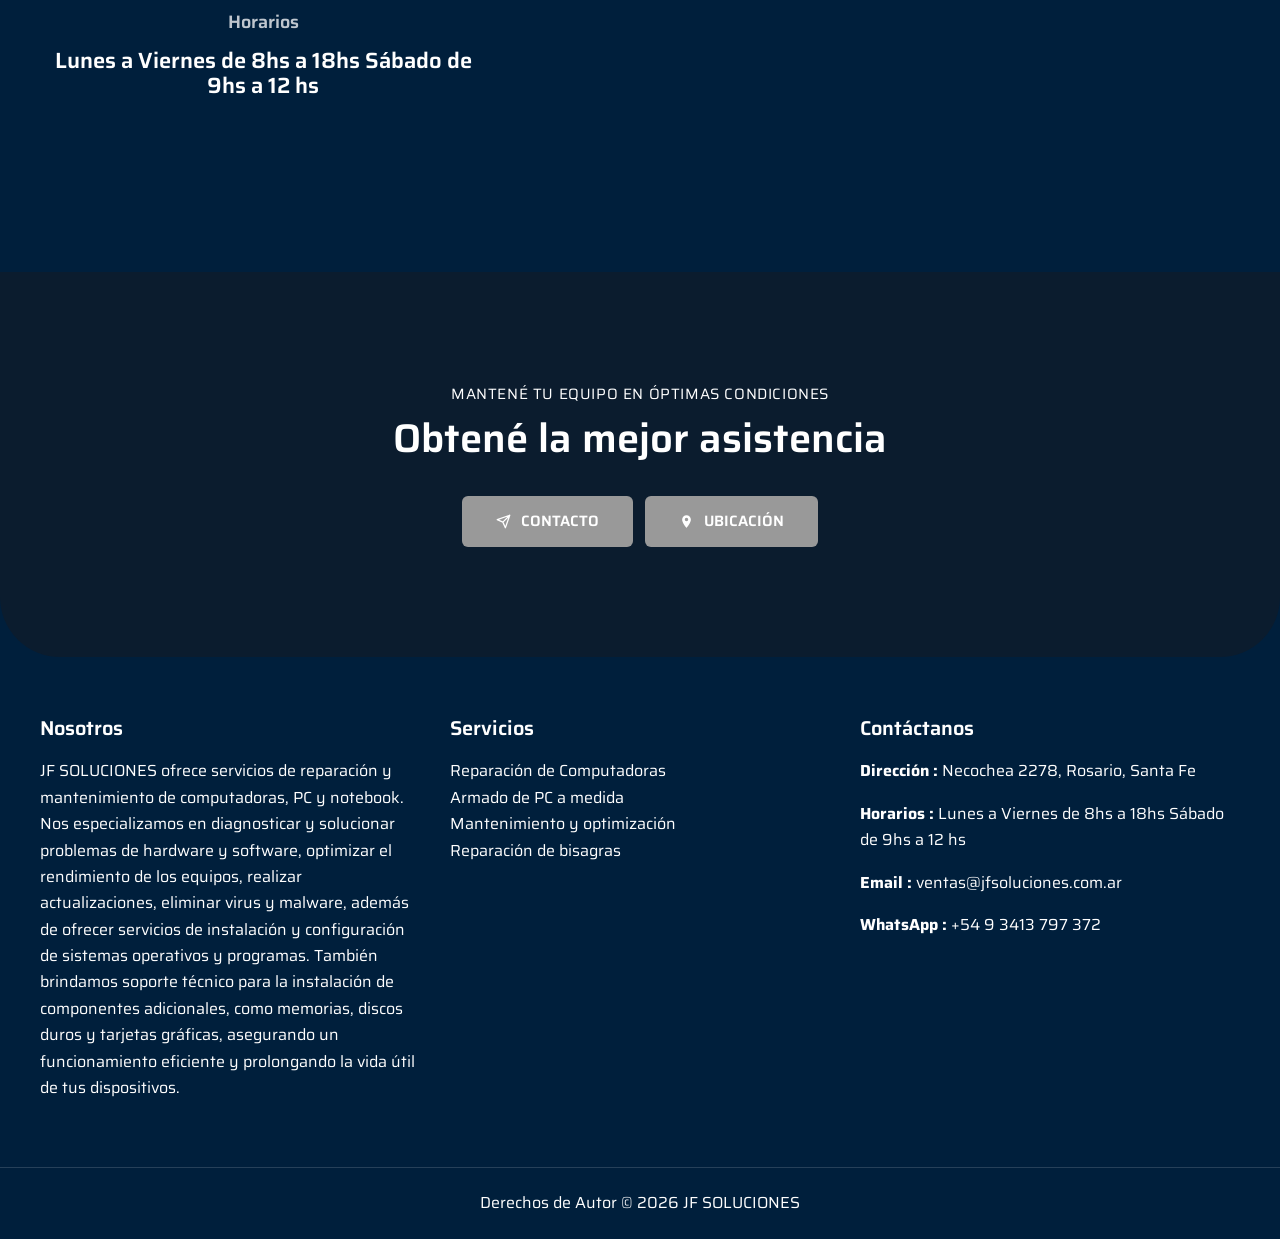
==== commit 4e2b504a: "gap reducido en services" ====
--- a/contact/index.html
+++ b/contact/index.html
@@ -167,7 +167,7 @@
           <span class="ic" aria-hidden="true">
             <svg viewBox="0 0 24 24" width="18" height="18" fill="currentColor"><path d="M6.6 10.8a15.1 15.1 0 0 0 6.6 6.6l2.2-2.2c.3-.3.7-.4 1-.2 1.1.4 2.4.6 3.6.6.6 0 1 .4 1 1V20c0 .6-.4 1-1 1C10.6 21 3 13.4 3 4c0-.6.4-1 1-1h3.5c.6 0 1 .4 1 1 0 1.3.2 2.5.6 3.6.1.4 0 .8-.2 1l-2.3 2.2z"/></svg>
           </span>
-          <p class="info-label">Teléfono</p>
+          <p class="info-label">Teléfono | WhatsApp</p>
           <h3><a href="https://wa.me/5493413797372?text=Hola!+Necesito+que+revisen+mi+equipo" target="_blank" rel="noopener">+54 9 3413 797 372</a></h3>
         </div>
         <div class="info-item">
--- a/assets/styles.css
+++ b/assets/styles.css
@@ -1 +1 @@
-@font-face{font-family:"Saira";src:url("/assets/fonts/saira-400.woff2") format("woff2");font-weight:400;font-style:normal;font-display:swap}@font-face{font-family:"Saira";src:url("/assets/fonts/saira-600.woff2") format("woff2");font-weight:600;font-style:normal;font-display:swap}@font-face{font-family:"Saira";src:url("/assets/fonts/saira-700.woff2") format("woff2");font-weight:700;font-style:normal;font-display:swap}@font-face{font-family:"Tektur";src:url("/assets/fonts/tektur-400.woff2") format("woff2");font-weight:400;font-style:normal;font-display:swap}:root{--navy:#001f3c;--azul-oscuro:#001f3c;--blue:#003865;--azul:#003865;--azul-claro:#007bd0;--white:#ffffff;--blanco:#ffffff;--btn:#999999;--btn-hover:#8a8a8a;--gris-boton:rgba(255,255,255,0.32);--gris-texto:#d7dde3;--muted:rgba(255,255,255,0.75);--container:1280px;--ancho:1200px;--font:"Saira","Trebuchet MS",Arial,sans-serif;--fuente-titulo:"Tektur","Saira",sans-serif;--fuente-texto:"Saira","Roboto",sans-serif;--check:#22ee41;--cruz:#ff5c72}*,*::before,*::after{box-sizing:border-box}html{scroll-behavior:smooth}body{margin:0;background-color:var(--navy);color:var(--white);font-family:var(--font);font-size:16px;font-weight:400;line-height:1.65;-webkit-font-smoothing:antialiased}img{max-width:100%;display:block}a{color:inherit;text-decoration:none}a:hover{text-decoration:none;opacity:0.85}h1,h2,h3{margin:0;font-weight:600;line-height:1.15}p{margin:0 0 16px}.skip-link{position:absolute;left:-9999px;top:0;background:var(--white);color:var(--navy);padding:10px 16px;z-index:100}.skip-link:focus{left:0}.site-header{background-color:#000000;height:144px;display:flex;align-items:center}.header-inner{display:flex;align-items:center;gap:24px}.brand{display:flex;align-items:center;gap:16px;margin-right:auto}.brand-logo{display:block;width:72px;height:auto}.brand-name{font-size:28px;font-weight:600;letter-spacing:0.5px}.main-nav ul{display:flex;align-items:center;margin:0;padding:0;list-style:none}.main-nav a{display:block;padding:0 16px;font-size:16px;font-weight:600;line-height:30px}.main-nav a.is-current{color:rgba(255,255,255,0.6)}.btn{display:inline-flex;align-items:center;justify-content:center;gap:10px;background-color:var(--btn);color:var(--white);font-size:15px;font-weight:600;line-height:1;text-transform:uppercase;padding:18px 34px;border:0;border-radius:6px;cursor:pointer;transition:background-color 0.2s ease}.btn:hover{background-color:var(--btn-hover);opacity:1}.btn-header{padding:20px 34px}.site-footer{background-color:var(--navy);padding:60px 0 0}.footer-grid{display:grid;grid-template-columns:repeat(3,minmax(0,1fr));gap:30px;align-items:start}.footer-title{font-size:20px;margin-bottom:18px}.footer-list{margin:0;padding:0;list-style:none}.footer-bottom{margin-top:50px;border-top:1px solid rgba(255,255,255,0.15);padding:22px 0;text-align:center}.footer-bottom p{margin:0}.whatsapp-float{position:fixed;left:24px;bottom:24px;width:60px;height:60px;border-radius:50%;background-color:#25d366;display:flex;align-items:center;justify-content:center;box-shadow:0 4px 14px rgba(0,0,0,0.3);z-index:50}.container{width:100%;max-width:var(--container);margin:0 auto;padding:0 40px}.hero{background-color:#0b1c2e;background-image:linear-gradient(rgba(0,20,40,0.65),rgba(0,20,40,0.65));background-repeat:no-repeat;background-size:cover;background-position:48% 35%;border-radius:0 0 80px 80px;padding:120px 40px;text-align:center}#hero-services{background-image:linear-gradient(rgba(0,0,0,0.58),rgba(0,0,0,0.58)),url("/images/portada-services.jpg")}#hero-contact{background-image:linear-gradient(rgba(0,0,0,0.58),rgba(0,0,0,0.58)),url("/images/portada-contact.jpg");background-position:0% 50%}#hero-nosotros{background-image:linear-gradient(rgba(0,0,0,0.58),rgba(0,0,0,0.58)),url("/images/portada-nosotros.jpg");background-position:0% 41%}.hero-inner{max-width:860px;margin:0 auto}.hero h1{font-size:60px;line-height:72px;font-weight:600}.hero p{margin:12px 0 0}.section{padding:80px 0}.split{display:grid;grid-template-columns:minmax(0,1fr) minmax(0,1fr);gap:50px;align-items:start}.content{padding-top:20px}.section:not(.service) .split{align-items:center}.section:not(.service) .content{padding-top:0}.eyebrow{text-transform:uppercase;letter-spacing:0.6px;font-size:15px;margin:0 0 10px}.content h2,.content h3{font-size:44px;line-height:1.1;margin-bottom:18px}.role{font-size:22px;margin:-8px 0 18px;color:var(--muted)}.ratio-1x1{aspect-ratio:1 / 1}.media img{width:100%;height:100%;border-radius:12px;object-fit:cover}.media img.ratio-1x1{aspect-ratio:1 / 1}.values{background-color:var(--blue);padding:90px 0}.center{text-align:center}.values-title{font-size:44px;margin-bottom:40px}.values-image{border:none;border-radius:12px;height:450px;display:flex;justify-content:center;align-items:center;margin-bottom:40px;overflow:hidden}.values-image img{width:100%;height:auto;display:block;border-radius:12px}.values-grid{display:grid;grid-template-columns:repeat(4,minmax(0,1fr));gap:30px}.value h3{font-size:24px;line-height:1.3;margin-bottom:12px}.value p{margin:0}.cta{background-color:#0b1c2e;background-image:linear-gradient(rgba(21,26,31,0.82),rgba(8,14,19,0.82)),url("/images/eleginos.jpg");background-size:cover;background-position:center;background-attachment:fixed;background-repeat:no-repeat;border-radius:0 0 60px 60px;padding:110px 40px;text-align:center}@media (max-width:900px){.cta{background-attachment:scroll}}.cta-inner{max-width:840px;margin:0 auto}.cta-title{font-size:40px;margin-bottom:34px}.cta-buttons{display:flex;justify-content:center;gap:12px;flex-wrap:wrap}.ico{display:inline-block;width:15px;height:15px;background-color:currentColor}.ico-mail{-webkit-mask:url("data:image/svg+xml;utf8,<svg xmlns='http://www.w3.org/2000/svg' viewBox='0 0 24 24'><path d='M2 5h20v14H2z' fill='none' stroke='black' stroke-width='2'/><path d='M2 6l10 7 10-7' fill='none' stroke='black' stroke-width='2'/></svg>") center / contain no-repeat;mask:url("data:image/svg+xml;utf8,<svg xmlns='http://www.w3.org/2000/svg' viewBox='0 0 24 24'><path d='M2 5h20v14H2z' fill='none' stroke='black' stroke-width='2'/><path d='M2 6l10 7 10-7' fill='none' stroke='black' stroke-width='2'/></svg>") center / contain no-repeat}.ico-pin{-webkit-mask:url("data:image/svg+xml;utf8,<svg xmlns='http://www.w3.org/2000/svg' viewBox='0 0 24 24'><path d='M12 2a7 7 0 0 0-7 7c0 5 7 13 7 13s7-8 7-13a7 7 0 0 0-7-7zm0 9.5A2.5 2.5 0 1 1 12 6a2.5 2.5 0 0 1 0 5.5z'/></svg>") center / contain no-repeat;mask:url("data:image/svg+xml;utf8,<svg xmlns='http://www.w3.org/2000/svg' viewBox='0 0 24 24'><path d='M12 2a7 7 0 0 0-7 7c0 5 7 13 7 13s7-8 7-13a7 7 0 0 0-7-7zm0 9.5A2.5 2.5 0 1 1 12 6a2.5 2.5 0 0 1 0 5.5z'/></svg>") center / contain no-repeat}.ico-mail-alt{-webkit-mask:url("data:image/svg+xml;utf8,<svg xmlns='http://www.w3.org/2000/svg' viewBox='0 0 24 24'><path d='M22 2L11 13M22 2l-7 20-4-9-9-4 20-7z' fill='none' stroke='black' stroke-width='2' stroke-linecap='round' stroke-linejoin='round'/></svg>") center / contain no-repeat;mask:url("data:image/svg+xml;utf8,<svg xmlns='http://www.w3.org/2000/svg' viewBox='0 0 24 24'><path d='M22 2L11 13M22 2l-7 20-4-9-9-4 20-7z' fill='none' stroke='black' stroke-width='2' stroke-linecap='round' stroke-linejoin='round'/></svg>") center / contain no-repeat}.service .split{align-items:center}.service .media{aspect-ratio:1 / 1;display:flex;align-items:center;justify-content:center;overflow:hidden}.service .media img{aspect-ratio:auto;width:75%;height:75%}.service.reverse .media{order:2}.service.reverse .content{order:1}.service-num{font-size:44px;line-height:1.1;font-weight:600;margin:0 0 8px;color:rgba(255,255,255,0.55)}.service .content h2{font-size:44px;line-height:1.1;margin-bottom:18px;text-transform:uppercase}.service .content h2 span{display:inline-block}.service-list{margin:24px 0 0;padding:0;list-style:none}.service-list li{position:relative;padding-left:30px;margin-bottom:12px;font-weight:600}.service-list li::before{content:"";position:absolute;left:0;top:1px;width:18px;height:18px;background-color:var(--white);-webkit-mask:url("data:image/svg+xml;utf8,<svg xmlns='http://www.w3.org/2000/svg' viewBox='0 0 24 24'><path d='M22.7 19l-9.1-9.1c.9-2.3.4-5-1.5-6.9-2-2-5-2.4-7.4-1.3L9 6 6 9 1.6 4.7C.4 7.1.9 10.1 2.9 12.1c1.9 1.9 4.6 2.4 6.9 1.5l9.1 9.1c.4.4 1 .4 1.4 0l2.3-2.3c.5-.4.5-1.1.1-1.4z'/></svg>") center / contain no-repeat;mask:url("data:image/svg+xml;utf8,<svg xmlns='http://www.w3.org/2000/svg' viewBox='0 0 24 24'><path d='M22.7 19l-9.1-9.1c.9-2.3.4-5-1.5-6.9-2-2-5-2.4-7.4-1.3L9 6 6 9 1.6 4.7C.4 7.1.9 10.1 2.9 12.1c1.9 1.9 4.6 2.4 6.9 1.5l9.1 9.1c.4.4 1 .4 1.4 0l2.3-2.3c.5-.4.5-1.1.1-1.4z'/></svg>") center / contain no-repeat}.sr-only{position:absolute;width:1px;height:1px;padding:0;margin:-1px;overflow:hidden;clip:rect(0 0 0 0);white-space:nowrap;border:0}.how-to h2{font-size:40px;margin-bottom:50px;text-align:center}.how-to-grid{display:grid;grid-template-columns:repeat(2,minmax(0,1fr));gap:24px}.how-to-card{background:rgba(255,255,255,0.03);border:1px solid rgba(255,255,255,0.1);border-radius:16px;padding:44px 36px;text-align:center}.how-to-icon{position:relative;width:96px;height:96px;margin:0 auto 22px;display:flex;align-items:center;justify-content:center;background:rgba(255,255,255,0.03)}.how-to-icon svg{width:42px;height:42px;color:var(--blanco)}.how-to-icon-corner{position:absolute;width:16px;height:16px;border:2px solid var(--azul-claro)}.how-to-icon-corner--tl{top:0;left:0;border-right:0;border-bottom:0}.how-to-icon-corner--tr{top:0;right:0;border-left:0;border-bottom:0}.how-to-icon-corner--bl{bottom:0;left:0;border-right:0;border-top:0}.how-to-icon-corner--br{bottom:0;right:0;border-left:0;border-top:0}.how-to-card h3{font-size:20px;letter-spacing:0.04em;text-transform:uppercase;margin-bottom:22px}.how-to-list{list-style:none;margin:0;padding:0;text-align:left}.how-to-item{display:flex;align-items:flex-start;gap:12px;font-size:16px;color:var(--gris-texto);margin-bottom:14px}.how-to-item:last-child{margin-bottom:0}.how-to-item svg{flex-shrink:0;margin-top:2px}.how-to-item--yes svg{color:var(--check)}.how-to-item--no svg{color:var(--cruz)}.contact-info{padding-top:0}.info-title{font-size:44px;margin-bottom:56px}.info-grid{display:grid;grid-template-columns:repeat(3,minmax(0,1fr));gap:30px;text-align:center}.ic{display:inline-flex;align-items:center;justify-content:center;width:46px;height:46px;border-radius:50%;background-color:rgba(255,255,255,0.14);color:var(--white);margin-bottom:14px}.info-label{font-size:18px;font-weight:600;color:var(--muted);margin:0 0 10px}.info-item h3{font-size:24px;font-weight:600;margin:0 0 24px}.info-item h3 a{text-decoration:underline}.socials{display:flex;justify-content:center;gap:14px}.address-grid{display:grid;grid-template-columns:minmax(0,1fr) minmax(0,1.6fr);gap:40px;align-items:center;margin-top:60px;text-align:center}.address-grid .info-item h3{font-size:22px}.map{width:100%}.map iframe{display:block;width:100%;aspect-ratio:16 / 9;border:0;border-radius:4px}.legal{padding:70px 0 90px}.legal .container{max-width:900px}.legal h2{font-size:28px;margin:40px 0 14px}.legal h2:first-of-type{margin-top:0}.legal p,.legal li{color:var(--gris-texto)}.legal ul{margin:0 0 16px;padding-left:22px}.legal li{margin-bottom:8px}.home main{font-size:17px;line-height:1.55}.home main :is(h1,h2,h3){font-family:var(--fuente-texto);line-height:1.15}.home .diapositiva__titulo{font-family:var(--fuente-titulo)}.contenedor{width:100%;max-width:var(--ancho);margin:0 auto;padding:0 20px}.home .boton{display:inline-flex;align-items:center;justify-content:center;gap:10px;font-family:var(--fuente-texto);font-weight:600;letter-spacing:0.08em;text-transform:uppercase;font-size:14px;padding:18px 34px;border:0;border-radius:4px;cursor:pointer;transition:opacity 0.2s ease,background-color 0.2s ease}.home .boton:hover{opacity:0.85}.home .boton--gris{background:var(--gris-boton);color:var(--blanco)}.home .boton--azul{background:var(--azul-claro);color:var(--blanco)}.principal{position:relative;background-color:#000000;overflow:hidden}.diapositiva{display:none;min-height:610px;align-items:center;background-size:cover;background-position:center}.diapositiva.activa{display:block;animation:deslizar-entrada 0.65s cubic-bezier(0.4,0,0.2,1) both}.diapositiva.saliendo{display:block;position:absolute;top:0;left:0;right:0;animation:deslizar-salida 0.65s cubic-bezier(0.4,0,0.2,1) both}@keyframes deslizar-entrada{from{transform:translateX(-100%)}to{transform:translateX(0)}}@keyframes deslizar-salida{from{transform:translateX(0)}to{transform:translateX(100%)}}.principal .boton{background:var(--blanco);color:#000000}.diapositiva__interior{display:grid;grid-template-columns:1fr 1fr;align-items:center;gap:40px;min-height:610px}.diapositiva__etiqueta{display:inline-block;background:rgba(255,255,255,0.16);border-radius:999px;padding:8px 20px;font-size:13px;letter-spacing:0.12em;font-weight:600;margin-bottom:22px}.diapositiva__titulo{font-size:48px;margin-bottom:18px;font-weight:lighter;font-style:normal}.diapositiva__texto{max-width:470px;margin:0 0 30px;color:var(--blanco)}.diapositiva__imagen img{margin-left:auto;max-height:430px;width:auto}.flecha{position:absolute;top:50%;transform:translateY(-50%);background:none;border:0;color:var(--blanco);font-size:34px;line-height:1;cursor:pointer;padding:10px;opacity:0.85}.flecha--anterior{left:18px}.flecha--siguiente{right:18px}.puntos{position:absolute;bottom:20px;left:0;right:0;display:flex;justify-content:center;gap:12px}.punto{width:12px;height:12px;border-radius:50%;border:0;background:rgba(255,255,255,0.45);cursor:pointer;padding:0}.punto.activo{background:var(--blanco)}.seccion{padding:90px 0}.seccion--azul{background:var(--azul)}.seccion--oscura{background:var(--azul-oscuro)}.antetitulo{text-align:center;text-transform:uppercase;letter-spacing:0.06em;font-size:15px;margin:0 0 14px}.titulo-seccion{text-align:center;font-size:42px;margin:0 0 60px}.servicios{display:grid;grid-template-columns:repeat(3,1fr);grid-template-rows:auto auto auto;gap:0}.servicio{display:grid;grid-row:span 3;grid-template-rows:subgrid;align-content:start}.servicio__titulo{font-size:24px;margin-bottom:18px;padding:0 18px;min-height:30px}.servicio__imagen{width:100%;height:470px;object-fit:cover}.servicio:first-child .servicio__imagen{border-top-left-radius:28px;border-bottom-left-radius:28px}.servicio:last-child .servicio__imagen{border-top-right-radius:28px;border-bottom-right-radius:28px}.servicio__lista{list-style:none;margin:26px 0 0;padding:0 18px}.servicio__lista li{position:relative;padding-left:30px;margin-bottom:14px}.servicio__lista li::before{content:"";position:absolute;left:8px;top:9px;border-left:7px solid var(--blanco);border-top:5px solid transparent;border-bottom:5px solid transparent}.centrado{text-align:center;margin-top:46px}.testimonios{position:relative}.testimonios .flecha{width:46px;height:46px;padding:0;border-radius:50%;background:rgba(255,255,255,0.14);font-size:26px;display:flex;align-items:center;justify-content:center;transition:background-color 0.2s ease}.testimonios .flecha:hover{background:rgba(255,255,255,0.26)}.testimonios .flecha--anterior{left:-68px}.testimonios .flecha--siguiente{right:-68px}@media (max-width:1360px){.testimonios .flecha--anterior{left:-16px}.testimonios .flecha--siguiente{right:-16px}}.testimonios__grupo{display:none}.testimonios__grupo.activa{display:block}.testimonios__grupo.entrando-derecha{animation:testimonio-entrada-derecha 0.45s cubic-bezier(0.4,0,0.2,1) both}.testimonios__grupo.entrando-izquierda{animation:testimonio-entrada-izquierda 0.45s cubic-bezier(0.4,0,0.2,1) both}@keyframes testimonio-entrada-derecha{from{transform:translateX(48px);opacity:0}to{transform:translateX(0);opacity:1}}@keyframes testimonio-entrada-izquierda{from{transform:translateX(-48px);opacity:0}to{transform:translateX(0);opacity:1}}.testimonios__puntos{display:flex;justify-content:center;gap:12px;margin-top:32px}.testimonio{margin-bottom:42px}.testimonio__cabecera{display:flex;align-items:center;gap:14px;margin-bottom:10px}.testimonio__cabecera img{width:44px;height:44px;border-radius:50%}.testimonio__nombre{font-weight:700;font-size:16px;margin:0}.testimonio__detalle{margin:0;font-size:14px;color:var(--gris-texto)}.testimonio__meta{display:flex;align-items:center;gap:14px;margin-bottom:6px;font-size:15px}.estrellas{color:var(--blanco);letter-spacing:2px}.testimonio__texto{margin:0;font-size:18px}.doble{display:grid;grid-template-columns:1fr 1fr;gap:60px;align-items:center}.doble__titulo{font-size:40px;margin:0 0 22px}.ventajas{display:grid;grid-template-columns:repeat(3,1fr);gap:40px;text-align:center}.ventaja__numero{font-family:var(--fuente-titulo);font-size:24px;color:var(--gris-texto);margin:0 0 18px}.ventaja__titulo{font-size:24px;margin-bottom:14px}.ventaja p{margin:0}.whatsapp-flotante{position:fixed;left:22px;bottom:22px;width:62px;height:62px;border-radius:50%;background:#25d366;display:flex;align-items:center;justify-content:center;z-index:50}.whatsapp-flotante svg{width:36px;height:36px;fill:#ffffff}.subir{position:fixed;right:20px;bottom:22px;width:34px;height:34px;display:flex;align-items:center;justify-content:center;background:var(--azul);color:var(--blanco);border-radius:3px;z-index:50}@media (max-width:1024px){.values-grid{grid-template-columns:repeat(2,minmax(0,1fr))}.footer-grid{grid-template-columns:repeat(2,minmax(0,1fr))}}@media (max-width:980px){.diapositiva__interior,.doble,.servicios,.ventajas{grid-template-columns:1fr}.diapositiva__imagen img{margin:0 auto}.diapositiva__titulo,.titulo-seccion,.doble__titulo{font-size:32px}.seccion{padding:60px 0}}@media (max-width:900px){.site-header{height:auto;padding:20px 0}.header-inner{flex-wrap:wrap;justify-content:center}.brand{margin-right:0}.split{grid-template-columns:minmax(0,1fr);gap:30px}.hero{padding:80px 24px;border-radius:0 0 40px 40px}.hero h1{font-size:40px;line-height:1.15}.content h2,.values-title,.cta-title{font-size:32px}.cta{border-radius:0 0 40px 40px;padding:70px 24px}.container{padding:0 24px}.service.reverse .content{order:0}.service.reverse .media{order:1}.service .media img{width:90%;height:90%}.service-num,.service .content h2{font-size:32px}.info-grid{grid-template-columns:minmax(0,1fr);gap:40px}.address-grid{grid-template-columns:minmax(0,1fr)}.how-to h2,.info-title{font-size:32px}.how-to-grid{grid-template-columns:minmax(0,1fr)}.how-to-card{padding:34px 26px}}@media (max-width:600px){.values-grid,.footer-grid{grid-template-columns:minmax(0,1fr)}}.menu-toggle{display:none}@media (max-width:900px){.site-header{position:relative;z-index:60;min-height:92px;padding:14px 0}.header-inner{display:grid;grid-template-columns:minmax(0,1fr) auto;gap:12px;justify-content:initial}.brand{margin-right:0}.brand-logo{width:58px}.brand-name{font-size:22px}.menu-toggle{width:48px;height:48px;display:inline-flex;flex-direction:column;align-items:center;justify-content:center;gap:6px;padding:0;color:var(--white);background:transparent;border:1px solid rgba(255,255,255,0.55);border-radius:6px;cursor:pointer}.menu-toggle span{width:23px;height:2px;background:currentColor;transition:transform 0.2s ease,opacity 0.2s ease}.menu-toggle[aria-expanded="true"] span:nth-child(1){transform:translateY(8px) rotate(45deg)}.menu-toggle[aria-expanded="true"] span:nth-child(2){opacity:0}.menu-toggle[aria-expanded="true"] span:nth-child(3){transform:translateY(-8px) rotate(-45deg)}.main-nav{position:absolute;top:100%;right:0;left:0;visibility:hidden;overflow:hidden;max-height:0;opacity:0;background:#000000;border-top:1px solid rgba(255,255,255,0.16);box-shadow:0 12px 20px rgba(0,0,0,0.22);transition:max-height 0.25s ease,opacity 0.2s ease,visibility 0.25s ease}.site-header.menu-open .main-nav{visibility:visible;max-height:340px;opacity:1}.main-nav ul{display:flex;flex-direction:column;align-items:stretch;padding:10px 24px 18px}.main-nav li{width:100%}.main-nav a{padding:13px 0;border-bottom:1px solid rgba(255,255,255,0.16);font-size:18px;line-height:1.25}.main-nav li:last-child a{border-bottom:0}.btn-header{display:none}}@media (max-width:980px){.diapositiva{min-height:auto}.diapositiva__interior{min-height:auto;display:flex;flex-direction:column;align-items:center;gap:32px;padding:56px 0 72px;text-align:center}.diapositiva__interior>div:first-child{display:contents}.diapositiva__etiqueta{margin-top:16px;order:0}.diapositiva__titulo{order:1}.diapositiva__imagen{order:2;display:flex;width:100%;justify-content:center}.diapositiva__texto{max-width:34rem;order:3}.diapositiva__interior .boton{order:4}.diapositiva__imagen img{width:min(80vw,320px);max-width:100%;max-height:250px;height:auto;margin:0;object-fit:contain}.home .doble>div:first-child{display:flex;justify-content:center}.home .doble>div:first-child img{width:min(78vw,330px);aspect-ratio:1 / 1;height:auto;margin:0 auto;object-fit:cover}}@media (max-width:600px){.diapositiva__interior{gap:28px;padding-top:52px}.diapositiva__imagen img{width:min(76vw,290px);max-height:220px}}@media (min-width:981px){.diapositiva__imagen{display:flex;align-items:center;justify-content:flex-end}.diapositiva[data-diapositiva="0"] .diapositiva__imagen img{width:min(100%,700px);height:auto;max-height:430px;object-fit:contain}}@media (max-width:600px){.values{padding-top:56px;padding-bottom:56px}.values .eyebrow{margin-bottom:8px}.values-title{margin-bottom:20px}.values-image{width:min(100%,320px);aspect-ratio:1 / 1;height:auto;margin:0 auto 24px}.values-image img{width:100%;height:100%;object-fit:cover}.values-grid{gap:22px}}+@font-face{font-family:"Saira";src:url("/assets/fonts/saira-400.woff2") format("woff2");font-weight:400;font-style:normal;font-display:swap}@font-face{font-family:"Saira";src:url("/assets/fonts/saira-600.woff2") format("woff2");font-weight:600;font-style:normal;font-display:swap}@font-face{font-family:"Saira";src:url("/assets/fonts/saira-700.woff2") format("woff2");font-weight:700;font-style:normal;font-display:swap}@font-face{font-family:"Tektur";src:url("/assets/fonts/tektur-400.woff2") format("woff2");font-weight:400;font-style:normal;font-display:swap}:root{--navy:#001f3c;--azul-oscuro:#001f3c;--blue:#003865;--azul:#003865;--azul-claro:#007bd0;--white:#ffffff;--blanco:#ffffff;--btn:#999999;--btn-hover:#8a8a8a;--gris-boton:rgba(255,255,255,0.32);--gris-texto:#d7dde3;--muted:rgba(255,255,255,0.75);--container:1280px;--ancho:1200px;--font:"Saira","Trebuchet MS",Arial,sans-serif;--fuente-titulo:"Tektur","Saira",sans-serif;--fuente-texto:"Saira","Roboto",sans-serif;--check:#22ee41;--cruz:#ff5c72}*,*::before,*::after{box-sizing:border-box}html{scroll-behavior:smooth}body{margin:0;background-color:var(--navy);color:var(--white);font-family:var(--font);font-size:16px;font-weight:400;line-height:1.65;-webkit-font-smoothing:antialiased}img{max-width:100%;display:block}a{color:inherit;text-decoration:none}a:hover{text-decoration:none;opacity:0.85}h1,h2,h3{margin:0;font-weight:600;line-height:1.15}p{margin:0 0 16px}.skip-link{position:absolute;left:-9999px;top:0;background:var(--white);color:var(--navy);padding:10px 16px;z-index:100}.skip-link:focus{left:0}.site-header{background-color:#000000;height:144px;display:flex;align-items:center}.header-inner{display:flex;align-items:center;gap:24px}.brand{display:flex;align-items:center;gap:16px;margin-right:auto}.brand-logo{display:block;width:72px;height:auto}.brand-name{font-size:28px;font-weight:600;letter-spacing:0.5px}.main-nav ul{display:flex;align-items:center;margin:0;padding:0;list-style:none}.main-nav a{display:block;padding:0 16px;font-size:16px;font-weight:600;line-height:30px}.main-nav a.is-current{color:rgba(255,255,255,0.6)}.btn{display:inline-flex;align-items:center;justify-content:center;gap:10px;background-color:var(--btn);color:var(--white);font-size:15px;font-weight:600;line-height:1;text-transform:uppercase;padding:18px 34px;border:0;border-radius:6px;cursor:pointer;transition:background-color 0.2s ease}.btn:hover{background-color:var(--btn-hover);opacity:1}.btn-header{padding:20px 34px}.site-footer{background-color:var(--navy);padding:60px 0 0}.footer-grid{display:grid;grid-template-columns:repeat(3,minmax(0,1fr));gap:30px;align-items:start}.footer-title{font-size:20px;margin-bottom:18px}.footer-list{margin:0;padding:0;list-style:none}.footer-bottom{margin-top:50px;border-top:1px solid rgba(255,255,255,0.15);padding:22px 0;text-align:center}.footer-bottom p{margin:0}.whatsapp-float{position:fixed;left:24px;bottom:24px;width:60px;height:60px;border-radius:50%;background-color:#25d366;display:flex;align-items:center;justify-content:center;box-shadow:0 4px 14px rgba(0,0,0,0.3);z-index:50}.container{width:100%;max-width:var(--container);margin:0 auto;padding:0 40px}.hero{background-color:#0b1c2e;background-image:linear-gradient(rgba(0,20,40,0.65),rgba(0,20,40,0.65));background-repeat:no-repeat;background-size:cover;background-position:48% 35%;border-radius:0 0 80px 80px;padding:120px 40px;text-align:center}#hero-services{background-image:linear-gradient(rgba(0,0,0,0.58),rgba(0,0,0,0.58)),url("/images/portada-services.jpg")}#hero-contact{background-image:linear-gradient(rgba(0,0,0,0.58),rgba(0,0,0,0.58)),url("/images/portada-contact.jpg");background-position:0% 50%}#hero-nosotros{background-image:linear-gradient(rgba(0,0,0,0.58),rgba(0,0,0,0.58)),url("/images/portada-nosotros.jpg");background-position:0% 41%}.hero-inner{max-width:860px;margin:0 auto}.hero h1{font-size:60px;line-height:72px;font-weight:600}.hero p{margin:12px 0 0}.section{padding:80px 0}.section.service{padding:65px 0}.split{display:grid;grid-template-columns:minmax(0,1fr) minmax(0,1fr);gap:50px;align-items:start}.content{padding-top:20px}.section:not(.service) .split{align-items:center}.section:not(.service) .content{padding-top:0}.eyebrow{text-transform:uppercase;letter-spacing:0.6px;font-size:15px;margin:0 0 10px}.content h2,.content h3{font-size:44px;line-height:1.1;margin-bottom:18px}.role{font-size:22px;margin:-8px 0 18px;color:var(--muted)}.ratio-1x1{aspect-ratio:1 / 1}.media img{width:100%;height:100%;border-radius:12px;object-fit:cover}.media img.ratio-1x1{aspect-ratio:1 / 1}.values{background-color:var(--blue);padding:90px 0}.center{text-align:center}.values-title{font-size:44px;margin-bottom:40px}.values-image{border:none;border-radius:12px;height:450px;display:flex;justify-content:center;align-items:center;margin-bottom:40px;overflow:hidden}.values-image img{width:100%;height:auto;display:block;border-radius:12px}.values-grid{display:grid;grid-template-columns:repeat(4,minmax(0,1fr));gap:30px}.value h3{font-size:24px;line-height:1.3;margin-bottom:12px}.value p{margin:0}.cta{background-color:#0b1c2e;background-image:linear-gradient(rgba(21,26,31,0.82),rgba(8,14,19,0.82)),url("/images/eleginos.jpg");background-size:cover;background-position:center;background-attachment:fixed;background-repeat:no-repeat;border-radius:0 0 60px 60px;padding:110px 40px;text-align:center}@media (max-width:900px){.cta{background-attachment:scroll}}.cta-inner{max-width:840px;margin:0 auto}.cta-title{font-size:40px;margin-bottom:34px}.cta-buttons{display:flex;justify-content:center;gap:12px;flex-wrap:wrap}.ico{display:inline-block;width:15px;height:15px;background-color:currentColor}.ico-mail{-webkit-mask:url("data:image/svg+xml;utf8,<svg xmlns='http://www.w3.org/2000/svg' viewBox='0 0 24 24'><path d='M2 5h20v14H2z' fill='none' stroke='black' stroke-width='2'/><path d='M2 6l10 7 10-7' fill='none' stroke='black' stroke-width='2'/></svg>") center / contain no-repeat;mask:url("data:image/svg+xml;utf8,<svg xmlns='http://www.w3.org/2000/svg' viewBox='0 0 24 24'><path d='M2 5h20v14H2z' fill='none' stroke='black' stroke-width='2'/><path d='M2 6l10 7 10-7' fill='none' stroke='black' stroke-width='2'/></svg>") center / contain no-repeat}.ico-pin{-webkit-mask:url("data:image/svg+xml;utf8,<svg xmlns='http://www.w3.org/2000/svg' viewBox='0 0 24 24'><path d='M12 2a7 7 0 0 0-7 7c0 5 7 13 7 13s7-8 7-13a7 7 0 0 0-7-7zm0 9.5A2.5 2.5 0 1 1 12 6a2.5 2.5 0 0 1 0 5.5z'/></svg>") center / contain no-repeat;mask:url("data:image/svg+xml;utf8,<svg xmlns='http://www.w3.org/2000/svg' viewBox='0 0 24 24'><path d='M12 2a7 7 0 0 0-7 7c0 5 7 13 7 13s7-8 7-13a7 7 0 0 0-7-7zm0 9.5A2.5 2.5 0 1 1 12 6a2.5 2.5 0 0 1 0 5.5z'/></svg>") center / contain no-repeat}.ico-mail-alt{-webkit-mask:url("data:image/svg+xml;utf8,<svg xmlns='http://www.w3.org/2000/svg' viewBox='0 0 24 24'><path d='M22 2L11 13M22 2l-7 20-4-9-9-4 20-7z' fill='none' stroke='black' stroke-width='2' stroke-linecap='round' stroke-linejoin='round'/></svg>") center / contain no-repeat;mask:url("data:image/svg+xml;utf8,<svg xmlns='http://www.w3.org/2000/svg' viewBox='0 0 24 24'><path d='M22 2L11 13M22 2l-7 20-4-9-9-4 20-7z' fill='none' stroke='black' stroke-width='2' stroke-linecap='round' stroke-linejoin='round'/></svg>") center / contain no-repeat}.service .split{align-items:center}.service .media{aspect-ratio:1 / 1;display:flex;align-items:center;justify-content:center;overflow:hidden}.service .media img{aspect-ratio:auto;width:75%;height:75%}.service.reverse .media{order:2}.service.reverse .content{order:1}.service-num{font-size:44px;line-height:1.1;font-weight:600;margin:0 0 8px;color:rgba(255,255,255,0.55)}.service .content h2{font-size:44px;line-height:1.1;margin-bottom:18px;text-transform:uppercase}.service .content h2 span{display:inline-block}.service-list{margin:24px 0 0;padding:0;list-style:none}.service-list li{position:relative;padding-left:30px;margin-bottom:12px;font-weight:600}.service-list li::before{content:"";position:absolute;left:0;top:1px;width:18px;height:18px;background-color:var(--white);-webkit-mask:url("data:image/svg+xml;utf8,<svg xmlns='http://www.w3.org/2000/svg' viewBox='0 0 24 24'><path d='M22.7 19l-9.1-9.1c.9-2.3.4-5-1.5-6.9-2-2-5-2.4-7.4-1.3L9 6 6 9 1.6 4.7C.4 7.1.9 10.1 2.9 12.1c1.9 1.9 4.6 2.4 6.9 1.5l9.1 9.1c.4.4 1 .4 1.4 0l2.3-2.3c.5-.4.5-1.1.1-1.4z'/></svg>") center / contain no-repeat;mask:url("data:image/svg+xml;utf8,<svg xmlns='http://www.w3.org/2000/svg' viewBox='0 0 24 24'><path d='M22.7 19l-9.1-9.1c.9-2.3.4-5-1.5-6.9-2-2-5-2.4-7.4-1.3L9 6 6 9 1.6 4.7C.4 7.1.9 10.1 2.9 12.1c1.9 1.9 4.6 2.4 6.9 1.5l9.1 9.1c.4.4 1 .4 1.4 0l2.3-2.3c.5-.4.5-1.1.1-1.4z'/></svg>") center / contain no-repeat}.sr-only{position:absolute;width:1px;height:1px;padding:0;margin:-1px;overflow:hidden;clip:rect(0 0 0 0);white-space:nowrap;border:0}.how-to h2{font-size:40px;margin-bottom:50px;text-align:center}.how-to-grid{display:grid;grid-template-columns:repeat(2,minmax(0,1fr));gap:24px}.how-to-card{background:rgba(255,255,255,0.03);border:1px solid rgba(255,255,255,0.1);border-radius:16px;padding:44px 36px;text-align:center}.how-to-icon{position:relative;width:96px;height:96px;margin:0 auto 22px;display:flex;align-items:center;justify-content:center;background:rgba(255,255,255,0.03)}.how-to-icon svg{width:42px;height:42px;color:var(--blanco)}.how-to-icon-corner{position:absolute;width:16px;height:16px;border:2px solid var(--azul-claro)}.how-to-icon-corner--tl{top:0;left:0;border-right:0;border-bottom:0}.how-to-icon-corner--tr{top:0;right:0;border-left:0;border-bottom:0}.how-to-icon-corner--bl{bottom:0;left:0;border-right:0;border-top:0}.how-to-icon-corner--br{bottom:0;right:0;border-left:0;border-top:0}.how-to-card h3{font-size:20px;letter-spacing:0.04em;text-transform:uppercase;margin-bottom:22px}.how-to-list{list-style:none;margin:0;padding:0;text-align:left}.how-to-item{display:flex;align-items:flex-start;gap:12px;font-size:16px;color:var(--gris-texto);margin-bottom:14px}.how-to-item:last-child{margin-bottom:0}.how-to-item svg{flex-shrink:0;margin-top:2px}.how-to-item--yes svg{color:var(--check)}.how-to-item--no svg{color:var(--cruz)}.contact-info{padding-top:0}.info-title{font-size:44px;margin-bottom:56px}.info-grid{display:grid;grid-template-columns:repeat(3,minmax(0,1fr));gap:30px;text-align:center}.ic{display:inline-flex;align-items:center;justify-content:center;width:46px;height:46px;border-radius:50%;background-color:rgba(255,255,255,0.14);color:var(--white);margin-bottom:14px}.info-label{font-size:18px;font-weight:600;color:var(--muted);margin:0 0 10px}.info-item h3{font-size:24px;font-weight:600;margin:0 0 24px}.info-item h3 a{text-decoration:underline}.socials{display:flex;justify-content:center;gap:14px}.address-grid{display:grid;grid-template-columns:minmax(0,1fr) minmax(0,1.6fr);gap:40px;align-items:center;margin-top:60px;text-align:center}.address-grid .info-item h3{font-size:22px}.map{width:100%}.map iframe{display:block;width:100%;aspect-ratio:16 / 9;border:0;border-radius:4px}.legal{padding:70px 0 90px}.legal .container{max-width:900px}.legal h2{font-size:28px;margin:40px 0 14px}.legal h2:first-of-type{margin-top:0}.legal p,.legal li{color:var(--gris-texto)}.legal ul{margin:0 0 16px;padding-left:22px}.legal li{margin-bottom:8px}.home main{font-size:17px;line-height:1.55}.home main :is(h1,h2,h3){font-family:var(--fuente-texto);line-height:1.15}.home .diapositiva__titulo{font-family:var(--fuente-titulo)}.contenedor{width:100%;max-width:var(--ancho);margin:0 auto;padding:0 20px}.home .boton{display:inline-flex;align-items:center;justify-content:center;gap:10px;font-family:var(--fuente-texto);font-weight:600;letter-spacing:0.08em;text-transform:uppercase;font-size:14px;padding:18px 34px;border:0;border-radius:4px;cursor:pointer;transition:opacity 0.2s ease,background-color 0.2s ease}.home .boton:hover{opacity:0.85}.home .boton--gris{background:var(--gris-boton);color:var(--blanco)}.home .boton--azul{background:var(--azul-claro);color:var(--blanco)}.principal{position:relative;background-color:#000000;overflow:hidden}.diapositiva{display:none;min-height:610px;align-items:center;background-size:cover;background-position:center}.diapositiva.activa{display:block;animation:deslizar-entrada 0.65s cubic-bezier(0.4,0,0.2,1) both}.diapositiva.saliendo{display:block;position:absolute;top:0;left:0;right:0;animation:deslizar-salida 0.65s cubic-bezier(0.4,0,0.2,1) both}@keyframes deslizar-entrada{from{transform:translateX(-100%)}to{transform:translateX(0)}}@keyframes deslizar-salida{from{transform:translateX(0)}to{transform:translateX(100%)}}.principal .boton{background:var(--blanco);color:#000000}.diapositiva__interior{display:grid;grid-template-columns:1fr 1fr;align-items:center;gap:40px;min-height:610px}.diapositiva__etiqueta{display:inline-block;background:rgba(255,255,255,0.16);border-radius:999px;padding:8px 20px;font-size:13px;letter-spacing:0.12em;font-weight:600;margin-bottom:22px}.diapositiva__titulo{font-size:48px;margin-bottom:18px;font-weight:lighter;font-style:normal}.diapositiva__texto{max-width:470px;margin:0 0 30px;color:var(--blanco)}.diapositiva__imagen img{margin-left:auto;max-height:430px;width:auto}.flecha{position:absolute;top:50%;transform:translateY(-50%);background:none;border:0;color:var(--blanco);font-size:34px;line-height:1;cursor:pointer;padding:10px;opacity:0.85}.flecha--anterior{left:18px}.flecha--siguiente{right:18px}.puntos{position:absolute;bottom:20px;left:0;right:0;display:flex;justify-content:center;gap:12px}.punto{width:12px;height:12px;border-radius:50%;border:0;background:rgba(255,255,255,0.45);cursor:pointer;padding:0}.punto.activo{background:var(--blanco)}.seccion{padding:90px 0}.seccion--azul{background:var(--azul)}.seccion--oscura{background:var(--azul-oscuro)}.antetitulo{text-align:center;text-transform:uppercase;letter-spacing:0.06em;font-size:15px;margin:0 0 14px}.titulo-seccion{text-align:center;font-size:42px;margin:0 0 60px}.servicios{display:grid;grid-template-columns:repeat(3,1fr);grid-template-rows:auto auto auto;gap:0}.servicio{display:grid;grid-row:span 3;grid-template-rows:subgrid;align-content:start}.servicio__titulo{font-size:24px;margin-bottom:18px;padding:0 18px;min-height:30px}.servicio__imagen{width:100%;height:470px;object-fit:cover}.servicio:first-child .servicio__imagen{border-top-left-radius:28px;border-bottom-left-radius:28px}.servicio:last-child .servicio__imagen{border-top-right-radius:28px;border-bottom-right-radius:28px}.servicio__lista{list-style:none;margin:26px 0 0;padding:0 18px}.servicio__lista li{position:relative;padding-left:30px;margin-bottom:14px}.servicio__lista li::before{content:"";position:absolute;left:8px;top:9px;border-left:7px solid var(--blanco);border-top:5px solid transparent;border-bottom:5px solid transparent}.centrado{text-align:center;margin-top:46px}.testimonios{position:relative}.testimonios .flecha{width:46px;height:46px;padding:0;border-radius:50%;background:rgba(255,255,255,0.14);font-size:26px;display:flex;align-items:center;justify-content:center;transition:background-color 0.2s ease}.testimonios .flecha:hover{background:rgba(255,255,255,0.26)}.testimonios .flecha--anterior{left:-68px}.testimonios .flecha--siguiente{right:-68px}@media (max-width:1360px){.testimonios .flecha--anterior{left:-16px}.testimonios .flecha--siguiente{right:-16px}}.testimonios__grupo{display:none}.testimonios__grupo.activa{display:block}.testimonios__grupo.entrando-derecha{animation:testimonio-entrada-derecha 0.45s cubic-bezier(0.4,0,0.2,1) both}.testimonios__grupo.entrando-izquierda{animation:testimonio-entrada-izquierda 0.45s cubic-bezier(0.4,0,0.2,1) both}@keyframes testimonio-entrada-derecha{from{transform:translateX(48px);opacity:0}to{transform:translateX(0);opacity:1}}@keyframes testimonio-entrada-izquierda{from{transform:translateX(-48px);opacity:0}to{transform:translateX(0);opacity:1}}.testimonios__puntos{display:flex;justify-content:center;gap:12px;margin-top:32px}.testimonio{margin-bottom:42px}.testimonio__cabecera{display:flex;align-items:center;gap:14px;margin-bottom:10px}.testimonio__cabecera img{width:44px;height:44px;border-radius:50%}.testimonio__nombre{font-weight:700;font-size:16px;margin:0}.testimonio__detalle{margin:0;font-size:14px;color:var(--gris-texto)}.testimonio__meta{display:flex;align-items:center;gap:14px;margin-bottom:6px;font-size:15px}.estrellas{color:var(--blanco);letter-spacing:2px}.testimonio__texto{margin:0;font-size:18px}.doble{display:grid;grid-template-columns:1fr 1fr;gap:60px;align-items:center}.doble__titulo{font-size:40px;margin:0 0 22px}.ventajas{display:grid;grid-template-columns:repeat(3,1fr);gap:40px;text-align:center}.ventaja__numero{font-family:var(--fuente-titulo);font-size:24px;color:var(--gris-texto);margin:0 0 18px}.ventaja__titulo{font-size:24px;margin-bottom:14px}.ventaja p{margin:0}.whatsapp-flotante{position:fixed;left:22px;bottom:22px;width:62px;height:62px;border-radius:50%;background:#25d366;display:flex;align-items:center;justify-content:center;z-index:50}.whatsapp-flotante svg{width:36px;height:36px;fill:#ffffff}.subir{position:fixed;right:20px;bottom:22px;width:34px;height:34px;display:flex;align-items:center;justify-content:center;background:var(--azul);color:var(--blanco);border-radius:3px;z-index:50}@media (max-width:1024px){.values-grid{grid-template-columns:repeat(2,minmax(0,1fr))}.footer-grid{grid-template-columns:repeat(2,minmax(0,1fr))}}@media (max-width:980px){.diapositiva__interior,.doble,.servicios,.ventajas{grid-template-columns:1fr}.diapositiva__imagen img{margin:0 auto}.diapositiva__titulo,.titulo-seccion,.doble__titulo{font-size:32px}.seccion{padding:60px 0}}@media (max-width:900px){.site-header{height:auto;padding:20px 0}.header-inner{flex-wrap:wrap;justify-content:center}.brand{margin-right:0}.split{grid-template-columns:minmax(0,1fr);gap:30px}.hero{padding:80px 24px;border-radius:0 0 40px 40px}.hero h1{font-size:40px;line-height:1.15}.content h2,.values-title,.cta-title{font-size:32px}.cta{border-radius:0 0 40px 40px;padding:70px 24px}.container{padding:0 24px}.service.reverse .content{order:0}.service.reverse .media{order:1}.service .media img{width:90%;height:90%}.service-num,.service .content h2{font-size:32px}.info-grid{grid-template-columns:minmax(0,1fr);gap:40px}.address-grid{grid-template-columns:minmax(0,1fr)}.how-to h2,.info-title{font-size:32px}.how-to-grid{grid-template-columns:minmax(0,1fr)}.how-to-card{padding:34px 26px}}@media (max-width:600px){.values-grid,.footer-grid{grid-template-columns:minmax(0,1fr)}}.menu-toggle{display:none}@media (max-width:900px){.site-header{position:relative;z-index:60;min-height:92px;padding:14px 0}.header-inner{display:grid;grid-template-columns:minmax(0,1fr) auto;gap:12px;justify-content:initial}.brand{margin-right:0}.brand-logo{width:58px}.brand-name{font-size:22px}.menu-toggle{width:48px;height:48px;display:inline-flex;flex-direction:column;align-items:center;justify-content:center;gap:6px;padding:0;color:var(--white);background:transparent;border:1px solid rgba(255,255,255,0.55);border-radius:6px;cursor:pointer}.menu-toggle span{width:23px;height:2px;background:currentColor;transition:transform 0.2s ease,opacity 0.2s ease}.menu-toggle[aria-expanded="true"] span:nth-child(1){transform:translateY(8px) rotate(45deg)}.menu-toggle[aria-expanded="true"] span:nth-child(2){opacity:0}.menu-toggle[aria-expanded="true"] span:nth-child(3){transform:translateY(-8px) rotate(-45deg)}.main-nav{position:absolute;top:100%;right:0;left:0;visibility:hidden;overflow:hidden;max-height:0;opacity:0;background:#000000;border-top:1px solid rgba(255,255,255,0.16);box-shadow:0 12px 20px rgba(0,0,0,0.22);transition:max-height 0.25s ease,opacity 0.2s ease,visibility 0.25s ease}.site-header.menu-open .main-nav{visibility:visible;max-height:340px;opacity:1}.main-nav ul{display:flex;flex-direction:column;align-items:stretch;padding:10px 24px 18px}.main-nav li{width:100%}.main-nav a{padding:13px 0;border-bottom:1px solid rgba(255,255,255,0.16);font-size:18px;line-height:1.25}.main-nav li:last-child a{border-bottom:0}.btn-header{display:none}}@media (max-width:980px){.diapositiva{min-height:auto}.diapositiva__interior{min-height:auto;display:flex;flex-direction:column;align-items:center;gap:32px;padding:56px 0 72px;text-align:center}.diapositiva__interior>div:first-child{display:contents}.diapositiva__etiqueta{margin-top:16px;order:0}.diapositiva__titulo{order:1}.diapositiva__imagen{order:2;display:flex;width:100%;justify-content:center}.diapositiva__texto{max-width:34rem;order:3}.diapositiva__interior .boton{order:4}.diapositiva__imagen img{width:min(80vw,320px);max-width:100%;max-height:250px;height:auto;margin:0;object-fit:contain}.home .doble>div:first-child{display:flex;justify-content:center}.home .doble>div:first-child img{width:min(78vw,330px);aspect-ratio:1 / 1;height:auto;margin:0 auto;object-fit:cover}}@media (max-width:600px){.diapositiva__interior{gap:28px;padding-top:52px}.diapositiva__imagen img{width:min(76vw,290px);max-height:220px}}@media (min-width:981px){.diapositiva__imagen{display:flex;align-items:center;justify-content:flex-end}.diapositiva[data-diapositiva="0"] .diapositiva__imagen img{width:min(100%,700px);height:auto;max-height:430px;object-fit:contain}}@media (max-width:600px){.values{padding-top:56px;padding-bottom:56px}.values .eyebrow{margin-bottom:8px}.values-title{margin-bottom:20px}.values-image{width:min(100%,320px);aspect-ratio:1 / 1;height:auto;margin:0 auto 24px}.values-image img{width:100%;height:100%;object-fit:cover}.values-grid{gap:22px}}
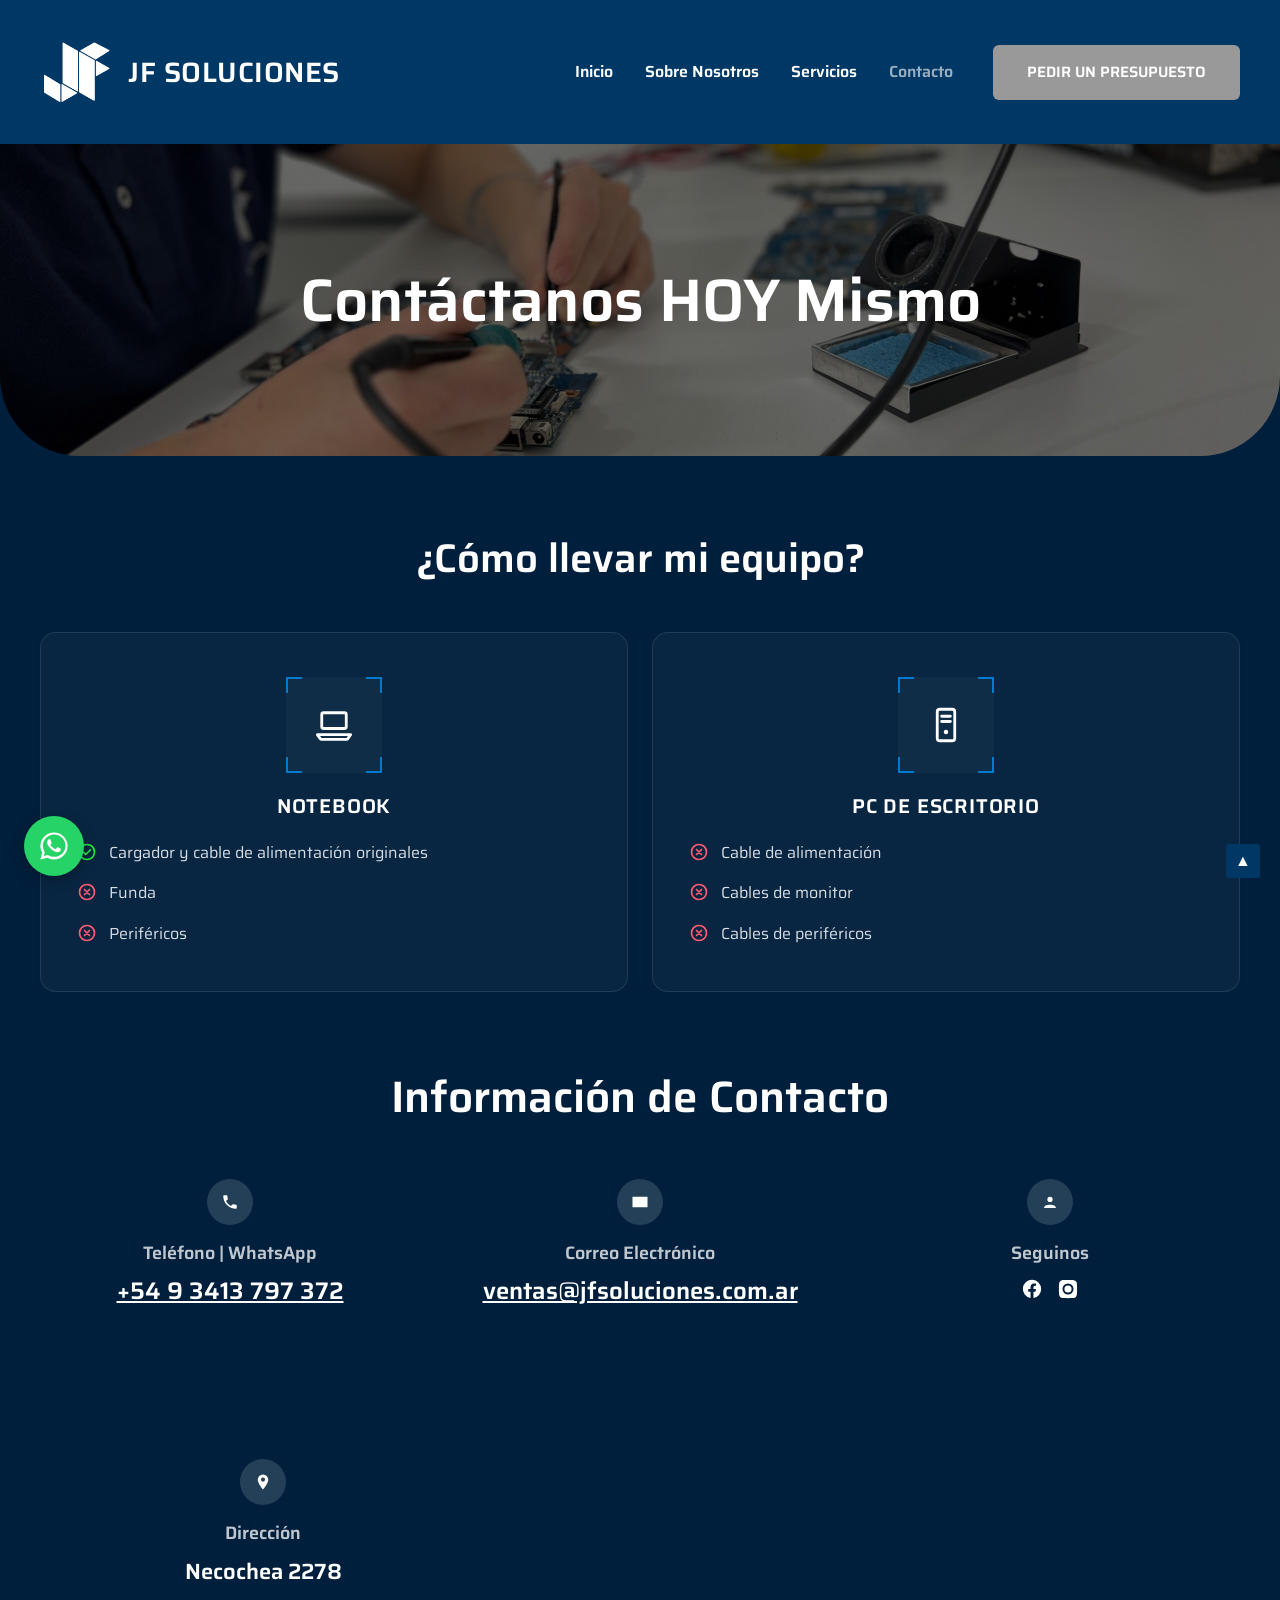
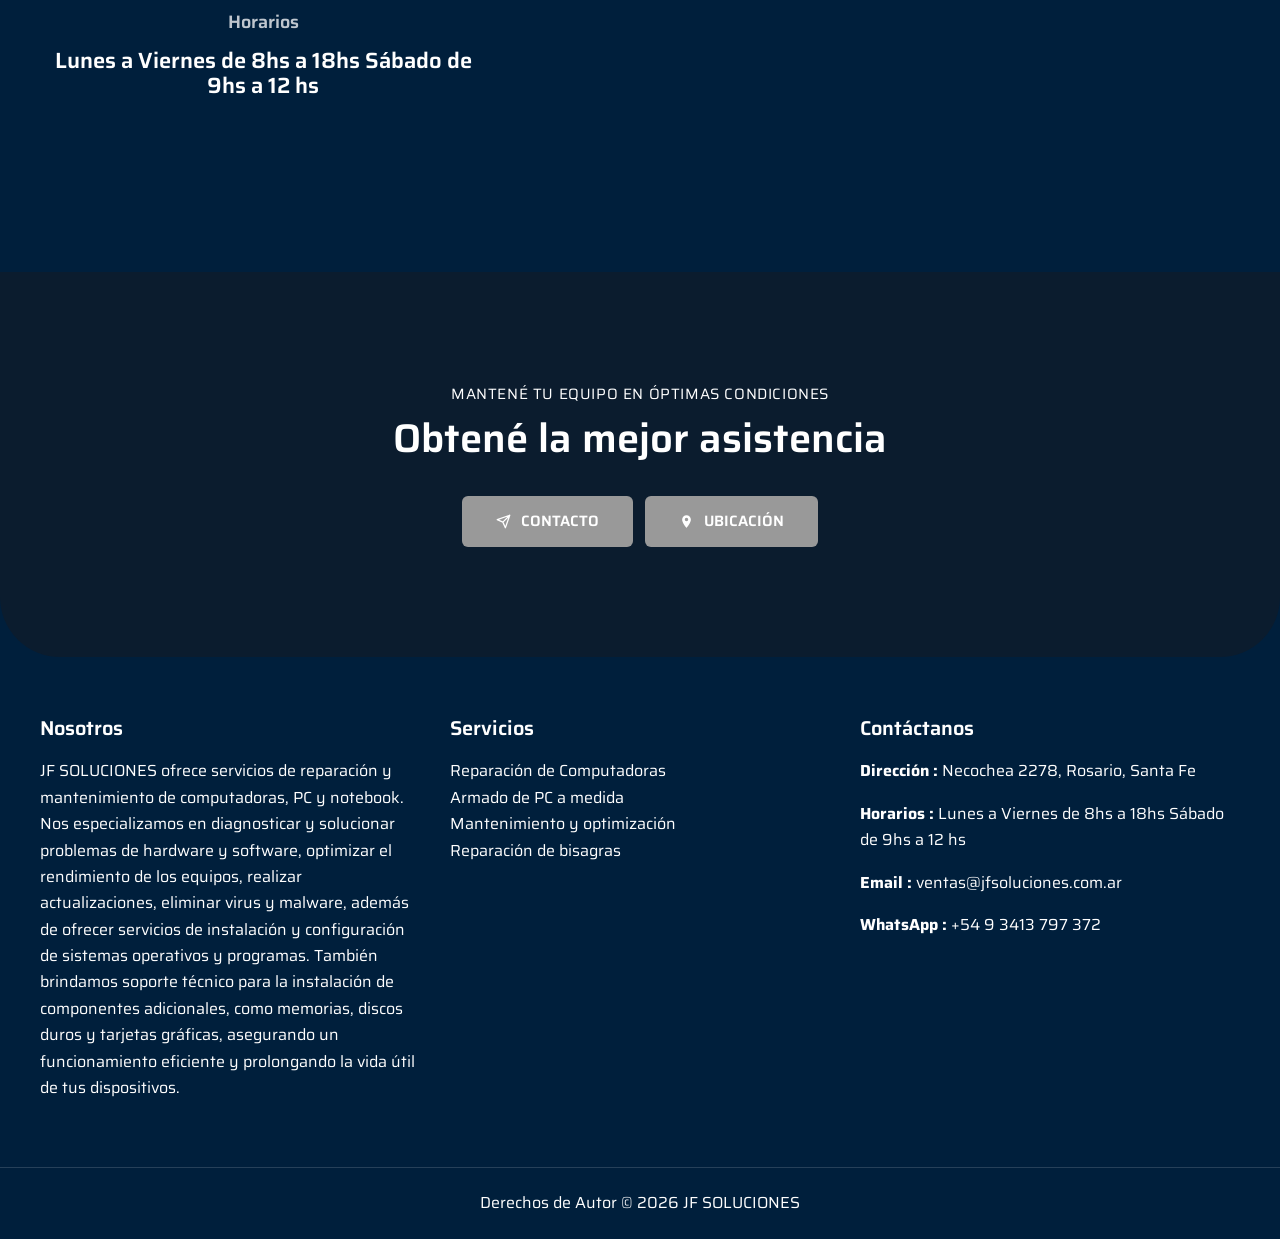
==== commit f5c1c182: "Version 2" ====
--- a/contact/index.html
+++ b/contact/index.html
@@ -20,7 +20,7 @@
 <meta name="twitter:image" content="https://jfsoluciones.com.ar/images/feed-2.png">
 <link href="/assets/aos/aos.css" rel="stylesheet">
 <link rel="stylesheet" href="/assets/styles.css">
-<link rel="icon" href="/favicon.ico" type="image/x-icon">
+<link rel="icon" href="/images/logo-original.png" type="image/png">
 <script type="application/ld+json">
 {
   "@context": "https://schema.org",
--- a/assets/styles.css
+++ b/assets/styles.css
@@ -1 +1 @@
-@font-face{font-family:"Saira";src:url("/assets/fonts/saira-400.woff2") format("woff2");font-weight:400;font-style:normal;font-display:swap}@font-face{font-family:"Saira";src:url("/assets/fonts/saira-600.woff2") format("woff2");font-weight:600;font-style:normal;font-display:swap}@font-face{font-family:"Saira";src:url("/assets/fonts/saira-700.woff2") format("woff2");font-weight:700;font-style:normal;font-display:swap}@font-face{font-family:"Tektur";src:url("/assets/fonts/tektur-400.woff2") format("woff2");font-weight:400;font-style:normal;font-display:swap}:root{--navy:#001f3c;--azul-oscuro:#001f3c;--blue:#003865;--azul:#003865;--azul-claro:#007bd0;--white:#ffffff;--blanco:#ffffff;--btn:#999999;--btn-hover:#8a8a8a;--gris-boton:rgba(255,255,255,0.32);--gris-texto:#d7dde3;--muted:rgba(255,255,255,0.75);--container:1280px;--ancho:1200px;--font:"Saira","Trebuchet MS",Arial,sans-serif;--fuente-titulo:"Tektur","Saira",sans-serif;--fuente-texto:"Saira","Roboto",sans-serif;--check:#22ee41;--cruz:#ff5c72}*,*::before,*::after{box-sizing:border-box}html{scroll-behavior:smooth}body{margin:0;background-color:var(--navy);color:var(--white);font-family:var(--font);font-size:16px;font-weight:400;line-height:1.65;-webkit-font-smoothing:antialiased}img{max-width:100%;display:block}a{color:inherit;text-decoration:none}a:hover{text-decoration:none;opacity:0.85}h1,h2,h3{margin:0;font-weight:600;line-height:1.15}p{margin:0 0 16px}.skip-link{position:absolute;left:-9999px;top:0;background:var(--white);color:var(--navy);padding:10px 16px;z-index:100}.skip-link:focus{left:0}.site-header{background-color:#000000;height:144px;display:flex;align-items:center}.header-inner{display:flex;align-items:center;gap:24px}.brand{display:flex;align-items:center;gap:16px;margin-right:auto}.brand-logo{display:block;width:72px;height:auto}.brand-name{font-size:28px;font-weight:600;letter-spacing:0.5px}.main-nav ul{display:flex;align-items:center;margin:0;padding:0;list-style:none}.main-nav a{display:block;padding:0 16px;font-size:16px;font-weight:600;line-height:30px}.main-nav a.is-current{color:rgba(255,255,255,0.6)}.btn{display:inline-flex;align-items:center;justify-content:center;gap:10px;background-color:var(--btn);color:var(--white);font-size:15px;font-weight:600;line-height:1;text-transform:uppercase;padding:18px 34px;border:0;border-radius:6px;cursor:pointer;transition:background-color 0.2s ease}.btn:hover{background-color:var(--btn-hover);opacity:1}.btn-header{padding:20px 34px}.site-footer{background-color:var(--navy);padding:60px 0 0}.footer-grid{display:grid;grid-template-columns:repeat(3,minmax(0,1fr));gap:30px;align-items:start}.footer-title{font-size:20px;margin-bottom:18px}.footer-list{margin:0;padding:0;list-style:none}.footer-bottom{margin-top:50px;border-top:1px solid rgba(255,255,255,0.15);padding:22px 0;text-align:center}.footer-bottom p{margin:0}.whatsapp-float{position:fixed;left:24px;bottom:24px;width:60px;height:60px;border-radius:50%;background-color:#25d366;display:flex;align-items:center;justify-content:center;box-shadow:0 4px 14px rgba(0,0,0,0.3);z-index:50}.container{width:100%;max-width:var(--container);margin:0 auto;padding:0 40px}.hero{background-color:#0b1c2e;background-image:linear-gradient(rgba(0,20,40,0.65),rgba(0,20,40,0.65));background-repeat:no-repeat;background-size:cover;background-position:48% 35%;border-radius:0 0 80px 80px;padding:120px 40px;text-align:center}#hero-services{background-image:linear-gradient(rgba(0,0,0,0.58),rgba(0,0,0,0.58)),url("/images/portada-services.jpg")}#hero-contact{background-image:linear-gradient(rgba(0,0,0,0.58),rgba(0,0,0,0.58)),url("/images/portada-contact.jpg");background-position:0% 50%}#hero-nosotros{background-image:linear-gradient(rgba(0,0,0,0.58),rgba(0,0,0,0.58)),url("/images/portada-nosotros.jpg");background-position:0% 41%}.hero-inner{max-width:860px;margin:0 auto}.hero h1{font-size:60px;line-height:72px;font-weight:600}.hero p{margin:12px 0 0}.section{padding:80px 0}.section.service{padding:65px 0}.split{display:grid;grid-template-columns:minmax(0,1fr) minmax(0,1fr);gap:50px;align-items:start}.content{padding-top:20px}.section:not(.service) .split{align-items:center}.section:not(.service) .content{padding-top:0}.eyebrow{text-transform:uppercase;letter-spacing:0.6px;font-size:15px;margin:0 0 10px}.content h2,.content h3{font-size:44px;line-height:1.1;margin-bottom:18px}.role{font-size:22px;margin:-8px 0 18px;color:var(--muted)}.ratio-1x1{aspect-ratio:1 / 1}.media img{width:100%;height:100%;border-radius:12px;object-fit:cover}.media img.ratio-1x1{aspect-ratio:1 / 1}.values{background-color:var(--blue);padding:90px 0}.center{text-align:center}.values-title{font-size:44px;margin-bottom:40px}.values-image{border:none;border-radius:12px;height:450px;display:flex;justify-content:center;align-items:center;margin-bottom:40px;overflow:hidden}.values-image img{width:100%;height:auto;display:block;border-radius:12px}.values-grid{display:grid;grid-template-columns:repeat(4,minmax(0,1fr));gap:30px}.value h3{font-size:24px;line-height:1.3;margin-bottom:12px}.value p{margin:0}.cta{background-color:#0b1c2e;background-image:linear-gradient(rgba(21,26,31,0.82),rgba(8,14,19,0.82)),url("/images/eleginos.jpg");background-size:cover;background-position:center;background-attachment:fixed;background-repeat:no-repeat;border-radius:0 0 60px 60px;padding:110px 40px;text-align:center}@media (max-width:900px){.cta{background-attachment:scroll}}.cta-inner{max-width:840px;margin:0 auto}.cta-title{font-size:40px;margin-bottom:34px}.cta-buttons{display:flex;justify-content:center;gap:12px;flex-wrap:wrap}.ico{display:inline-block;width:15px;height:15px;background-color:currentColor}.ico-mail{-webkit-mask:url("data:image/svg+xml;utf8,<svg xmlns='http://www.w3.org/2000/svg' viewBox='0 0 24 24'><path d='M2 5h20v14H2z' fill='none' stroke='black' stroke-width='2'/><path d='M2 6l10 7 10-7' fill='none' stroke='black' stroke-width='2'/></svg>") center / contain no-repeat;mask:url("data:image/svg+xml;utf8,<svg xmlns='http://www.w3.org/2000/svg' viewBox='0 0 24 24'><path d='M2 5h20v14H2z' fill='none' stroke='black' stroke-width='2'/><path d='M2 6l10 7 10-7' fill='none' stroke='black' stroke-width='2'/></svg>") center / contain no-repeat}.ico-pin{-webkit-mask:url("data:image/svg+xml;utf8,<svg xmlns='http://www.w3.org/2000/svg' viewBox='0 0 24 24'><path d='M12 2a7 7 0 0 0-7 7c0 5 7 13 7 13s7-8 7-13a7 7 0 0 0-7-7zm0 9.5A2.5 2.5 0 1 1 12 6a2.5 2.5 0 0 1 0 5.5z'/></svg>") center / contain no-repeat;mask:url("data:image/svg+xml;utf8,<svg xmlns='http://www.w3.org/2000/svg' viewBox='0 0 24 24'><path d='M12 2a7 7 0 0 0-7 7c0 5 7 13 7 13s7-8 7-13a7 7 0 0 0-7-7zm0 9.5A2.5 2.5 0 1 1 12 6a2.5 2.5 0 0 1 0 5.5z'/></svg>") center / contain no-repeat}.ico-mail-alt{-webkit-mask:url("data:image/svg+xml;utf8,<svg xmlns='http://www.w3.org/2000/svg' viewBox='0 0 24 24'><path d='M22 2L11 13M22 2l-7 20-4-9-9-4 20-7z' fill='none' stroke='black' stroke-width='2' stroke-linecap='round' stroke-linejoin='round'/></svg>") center / contain no-repeat;mask:url("data:image/svg+xml;utf8,<svg xmlns='http://www.w3.org/2000/svg' viewBox='0 0 24 24'><path d='M22 2L11 13M22 2l-7 20-4-9-9-4 20-7z' fill='none' stroke='black' stroke-width='2' stroke-linecap='round' stroke-linejoin='round'/></svg>") center / contain no-repeat}.service .split{align-items:center}.service .media{aspect-ratio:1 / 1;display:flex;align-items:center;justify-content:center;overflow:hidden}.service .media img{aspect-ratio:auto;width:75%;height:75%}.service.reverse .media{order:2}.service.reverse .content{order:1}.service-num{font-size:44px;line-height:1.1;font-weight:600;margin:0 0 8px;color:rgba(255,255,255,0.55)}.service .content h2{font-size:44px;line-height:1.1;margin-bottom:18px;text-transform:uppercase}.service .content h2 span{display:inline-block}.service-list{margin:24px 0 0;padding:0;list-style:none}.service-list li{position:relative;padding-left:30px;margin-bottom:12px;font-weight:600}.service-list li::before{content:"";position:absolute;left:0;top:1px;width:18px;height:18px;background-color:var(--white);-webkit-mask:url("data:image/svg+xml;utf8,<svg xmlns='http://www.w3.org/2000/svg' viewBox='0 0 24 24'><path d='M22.7 19l-9.1-9.1c.9-2.3.4-5-1.5-6.9-2-2-5-2.4-7.4-1.3L9 6 6 9 1.6 4.7C.4 7.1.9 10.1 2.9 12.1c1.9 1.9 4.6 2.4 6.9 1.5l9.1 9.1c.4.4 1 .4 1.4 0l2.3-2.3c.5-.4.5-1.1.1-1.4z'/></svg>") center / contain no-repeat;mask:url("data:image/svg+xml;utf8,<svg xmlns='http://www.w3.org/2000/svg' viewBox='0 0 24 24'><path d='M22.7 19l-9.1-9.1c.9-2.3.4-5-1.5-6.9-2-2-5-2.4-7.4-1.3L9 6 6 9 1.6 4.7C.4 7.1.9 10.1 2.9 12.1c1.9 1.9 4.6 2.4 6.9 1.5l9.1 9.1c.4.4 1 .4 1.4 0l2.3-2.3c.5-.4.5-1.1.1-1.4z'/></svg>") center / contain no-repeat}.sr-only{position:absolute;width:1px;height:1px;padding:0;margin:-1px;overflow:hidden;clip:rect(0 0 0 0);white-space:nowrap;border:0}.how-to h2{font-size:40px;margin-bottom:50px;text-align:center}.how-to-grid{display:grid;grid-template-columns:repeat(2,minmax(0,1fr));gap:24px}.how-to-card{background:rgba(255,255,255,0.03);border:1px solid rgba(255,255,255,0.1);border-radius:16px;padding:44px 36px;text-align:center}.how-to-icon{position:relative;width:96px;height:96px;margin:0 auto 22px;display:flex;align-items:center;justify-content:center;background:rgba(255,255,255,0.03)}.how-to-icon svg{width:42px;height:42px;color:var(--blanco)}.how-to-icon-corner{position:absolute;width:16px;height:16px;border:2px solid var(--azul-claro)}.how-to-icon-corner--tl{top:0;left:0;border-right:0;border-bottom:0}.how-to-icon-corner--tr{top:0;right:0;border-left:0;border-bottom:0}.how-to-icon-corner--bl{bottom:0;left:0;border-right:0;border-top:0}.how-to-icon-corner--br{bottom:0;right:0;border-left:0;border-top:0}.how-to-card h3{font-size:20px;letter-spacing:0.04em;text-transform:uppercase;margin-bottom:22px}.how-to-list{list-style:none;margin:0;padding:0;text-align:left}.how-to-item{display:flex;align-items:flex-start;gap:12px;font-size:16px;color:var(--gris-texto);margin-bottom:14px}.how-to-item:last-child{margin-bottom:0}.how-to-item svg{flex-shrink:0;margin-top:2px}.how-to-item--yes svg{color:var(--check)}.how-to-item--no svg{color:var(--cruz)}.contact-info{padding-top:0}.info-title{font-size:44px;margin-bottom:56px}.info-grid{display:grid;grid-template-columns:repeat(3,minmax(0,1fr));gap:30px;text-align:center}.ic{display:inline-flex;align-items:center;justify-content:center;width:46px;height:46px;border-radius:50%;background-color:rgba(255,255,255,0.14);color:var(--white);margin-bottom:14px}.info-label{font-size:18px;font-weight:600;color:var(--muted);margin:0 0 10px}.info-item h3{font-size:24px;font-weight:600;margin:0 0 24px}.info-item h3 a{text-decoration:underline}.socials{display:flex;justify-content:center;gap:14px}.address-grid{display:grid;grid-template-columns:minmax(0,1fr) minmax(0,1.6fr);gap:40px;align-items:center;margin-top:60px;text-align:center}.address-grid .info-item h3{font-size:22px}.map{width:100%}.map iframe{display:block;width:100%;aspect-ratio:16 / 9;border:0;border-radius:4px}.legal{padding:70px 0 90px}.legal .container{max-width:900px}.legal h2{font-size:28px;margin:40px 0 14px}.legal h2:first-of-type{margin-top:0}.legal p,.legal li{color:var(--gris-texto)}.legal ul{margin:0 0 16px;padding-left:22px}.legal li{margin-bottom:8px}.home main{font-size:17px;line-height:1.55}.home main :is(h1,h2,h3){font-family:var(--fuente-texto);line-height:1.15}.home .diapositiva__titulo{font-family:var(--fuente-titulo)}.contenedor{width:100%;max-width:var(--ancho);margin:0 auto;padding:0 20px}.home .boton{display:inline-flex;align-items:center;justify-content:center;gap:10px;font-family:var(--fuente-texto);font-weight:600;letter-spacing:0.08em;text-transform:uppercase;font-size:14px;padding:18px 34px;border:0;border-radius:4px;cursor:pointer;transition:opacity 0.2s ease,background-color 0.2s ease}.home .boton:hover{opacity:0.85}.home .boton--gris{background:var(--gris-boton);color:var(--blanco)}.home .boton--azul{background:var(--azul-claro);color:var(--blanco)}.principal{position:relative;background-color:#000000;overflow:hidden}.diapositiva{display:none;min-height:610px;align-items:center;background-size:cover;background-position:center}.diapositiva.activa{display:block;animation:deslizar-entrada 0.65s cubic-bezier(0.4,0,0.2,1) both}.diapositiva.saliendo{display:block;position:absolute;top:0;left:0;right:0;animation:deslizar-salida 0.65s cubic-bezier(0.4,0,0.2,1) both}@keyframes deslizar-entrada{from{transform:translateX(-100%)}to{transform:translateX(0)}}@keyframes deslizar-salida{from{transform:translateX(0)}to{transform:translateX(100%)}}.principal .boton{background:var(--blanco);color:#000000}.diapositiva__interior{display:grid;grid-template-columns:1fr 1fr;align-items:center;gap:40px;min-height:610px}.diapositiva__etiqueta{display:inline-block;background:rgba(255,255,255,0.16);border-radius:999px;padding:8px 20px;font-size:13px;letter-spacing:0.12em;font-weight:600;margin-bottom:22px}.diapositiva__titulo{font-size:48px;margin-bottom:18px;font-weight:lighter;font-style:normal}.diapositiva__texto{max-width:470px;margin:0 0 30px;color:var(--blanco)}.diapositiva__imagen img{margin-left:auto;max-height:430px;width:auto}.flecha{position:absolute;top:50%;transform:translateY(-50%);background:none;border:0;color:var(--blanco);font-size:34px;line-height:1;cursor:pointer;padding:10px;opacity:0.85}.flecha--anterior{left:18px}.flecha--siguiente{right:18px}.puntos{position:absolute;bottom:20px;left:0;right:0;display:flex;justify-content:center;gap:12px}.punto{width:12px;height:12px;border-radius:50%;border:0;background:rgba(255,255,255,0.45);cursor:pointer;padding:0}.punto.activo{background:var(--blanco)}.seccion{padding:90px 0}.seccion--azul{background:var(--azul)}.seccion--oscura{background:var(--azul-oscuro)}.antetitulo{text-align:center;text-transform:uppercase;letter-spacing:0.06em;font-size:15px;margin:0 0 14px}.titulo-seccion{text-align:center;font-size:42px;margin:0 0 60px}.servicios{display:grid;grid-template-columns:repeat(3,1fr);grid-template-rows:auto auto auto;gap:0}.servicio{display:grid;grid-row:span 3;grid-template-rows:subgrid;align-content:start}.servicio__titulo{font-size:24px;margin-bottom:18px;padding:0 18px;min-height:30px}.servicio__imagen{width:100%;height:470px;object-fit:cover}.servicio:first-child .servicio__imagen{border-top-left-radius:28px;border-bottom-left-radius:28px}.servicio:last-child .servicio__imagen{border-top-right-radius:28px;border-bottom-right-radius:28px}.servicio__lista{list-style:none;margin:26px 0 0;padding:0 18px}.servicio__lista li{position:relative;padding-left:30px;margin-bottom:14px}.servicio__lista li::before{content:"";position:absolute;left:8px;top:9px;border-left:7px solid var(--blanco);border-top:5px solid transparent;border-bottom:5px solid transparent}.centrado{text-align:center;margin-top:46px}.testimonios{position:relative}.testimonios .flecha{width:46px;height:46px;padding:0;border-radius:50%;background:rgba(255,255,255,0.14);font-size:26px;display:flex;align-items:center;justify-content:center;transition:background-color 0.2s ease}.testimonios .flecha:hover{background:rgba(255,255,255,0.26)}.testimonios .flecha--anterior{left:-68px}.testimonios .flecha--siguiente{right:-68px}@media (max-width:1360px){.testimonios .flecha--anterior{left:-16px}.testimonios .flecha--siguiente{right:-16px}}.testimonios__grupo{display:none}.testimonios__grupo.activa{display:block}.testimonios__grupo.entrando-derecha{animation:testimonio-entrada-derecha 0.45s cubic-bezier(0.4,0,0.2,1) both}.testimonios__grupo.entrando-izquierda{animation:testimonio-entrada-izquierda 0.45s cubic-bezier(0.4,0,0.2,1) both}@keyframes testimonio-entrada-derecha{from{transform:translateX(48px);opacity:0}to{transform:translateX(0);opacity:1}}@keyframes testimonio-entrada-izquierda{from{transform:translateX(-48px);opacity:0}to{transform:translateX(0);opacity:1}}.testimonios__puntos{display:flex;justify-content:center;gap:12px;margin-top:32px}.testimonio{margin-bottom:42px}.testimonio__cabecera{display:flex;align-items:center;gap:14px;margin-bottom:10px}.testimonio__cabecera img{width:44px;height:44px;border-radius:50%}.testimonio__nombre{font-weight:700;font-size:16px;margin:0}.testimonio__detalle{margin:0;font-size:14px;color:var(--gris-texto)}.testimonio__meta{display:flex;align-items:center;gap:14px;margin-bottom:6px;font-size:15px}.estrellas{color:var(--blanco);letter-spacing:2px}.testimonio__texto{margin:0;font-size:18px}.doble{display:grid;grid-template-columns:1fr 1fr;gap:60px;align-items:center}.doble__titulo{font-size:40px;margin:0 0 22px}.ventajas{display:grid;grid-template-columns:repeat(3,1fr);gap:40px;text-align:center}.ventaja__numero{font-family:var(--fuente-titulo);font-size:24px;color:var(--gris-texto);margin:0 0 18px}.ventaja__titulo{font-size:24px;margin-bottom:14px}.ventaja p{margin:0}.whatsapp-flotante{position:fixed;left:22px;bottom:22px;width:62px;height:62px;border-radius:50%;background:#25d366;display:flex;align-items:center;justify-content:center;z-index:50}.whatsapp-flotante svg{width:36px;height:36px;fill:#ffffff}.subir{position:fixed;right:20px;bottom:22px;width:34px;height:34px;display:flex;align-items:center;justify-content:center;background:var(--azul);color:var(--blanco);border-radius:3px;z-index:50}@media (max-width:1024px){.values-grid{grid-template-columns:repeat(2,minmax(0,1fr))}.footer-grid{grid-template-columns:repeat(2,minmax(0,1fr))}}@media (max-width:980px){.diapositiva__interior,.doble,.servicios,.ventajas{grid-template-columns:1fr}.diapositiva__imagen img{margin:0 auto}.diapositiva__titulo,.titulo-seccion,.doble__titulo{font-size:32px}.seccion{padding:60px 0}}@media (max-width:900px){.site-header{height:auto;padding:20px 0}.header-inner{flex-wrap:wrap;justify-content:center}.brand{margin-right:0}.split{grid-template-columns:minmax(0,1fr);gap:30px}.hero{padding:80px 24px;border-radius:0 0 40px 40px}.hero h1{font-size:40px;line-height:1.15}.content h2,.values-title,.cta-title{font-size:32px}.cta{border-radius:0 0 40px 40px;padding:70px 24px}.container{padding:0 24px}.service.reverse .content{order:0}.service.reverse .media{order:1}.service .media img{width:90%;height:90%}.service-num,.service .content h2{font-size:32px}.info-grid{grid-template-columns:minmax(0,1fr);gap:40px}.address-grid{grid-template-columns:minmax(0,1fr)}.how-to h2,.info-title{font-size:32px}.how-to-grid{grid-template-columns:minmax(0,1fr)}.how-to-card{padding:34px 26px}}@media (max-width:600px){.values-grid,.footer-grid{grid-template-columns:minmax(0,1fr)}}.menu-toggle{display:none}@media (max-width:900px){.site-header{position:relative;z-index:60;min-height:92px;padding:14px 0}.header-inner{display:grid;grid-template-columns:minmax(0,1fr) auto;gap:12px;justify-content:initial}.brand{margin-right:0}.brand-logo{width:58px}.brand-name{font-size:22px}.menu-toggle{width:48px;height:48px;display:inline-flex;flex-direction:column;align-items:center;justify-content:center;gap:6px;padding:0;color:var(--white);background:transparent;border:1px solid rgba(255,255,255,0.55);border-radius:6px;cursor:pointer}.menu-toggle span{width:23px;height:2px;background:currentColor;transition:transform 0.2s ease,opacity 0.2s ease}.menu-toggle[aria-expanded="true"] span:nth-child(1){transform:translateY(8px) rotate(45deg)}.menu-toggle[aria-expanded="true"] span:nth-child(2){opacity:0}.menu-toggle[aria-expanded="true"] span:nth-child(3){transform:translateY(-8px) rotate(-45deg)}.main-nav{position:absolute;top:100%;right:0;left:0;visibility:hidden;overflow:hidden;max-height:0;opacity:0;background:#000000;border-top:1px solid rgba(255,255,255,0.16);box-shadow:0 12px 20px rgba(0,0,0,0.22);transition:max-height 0.25s ease,opacity 0.2s ease,visibility 0.25s ease}.site-header.menu-open .main-nav{visibility:visible;max-height:340px;opacity:1}.main-nav ul{display:flex;flex-direction:column;align-items:stretch;padding:10px 24px 18px}.main-nav li{width:100%}.main-nav a{padding:13px 0;border-bottom:1px solid rgba(255,255,255,0.16);font-size:18px;line-height:1.25}.main-nav li:last-child a{border-bottom:0}.btn-header{display:none}}@media (max-width:980px){.diapositiva{min-height:auto}.diapositiva__interior{min-height:auto;display:flex;flex-direction:column;align-items:center;gap:32px;padding:56px 0 72px;text-align:center}.diapositiva__interior>div:first-child{display:contents}.diapositiva__etiqueta{margin-top:16px;order:0}.diapositiva__titulo{order:1}.diapositiva__imagen{order:2;display:flex;width:100%;justify-content:center}.diapositiva__texto{max-width:34rem;order:3}.diapositiva__interior .boton{order:4}.diapositiva__imagen img{width:min(80vw,320px);max-width:100%;max-height:250px;height:auto;margin:0;object-fit:contain}.home .doble>div:first-child{display:flex;justify-content:center}.home .doble>div:first-child img{width:min(78vw,330px);aspect-ratio:1 / 1;height:auto;margin:0 auto;object-fit:cover}}@media (max-width:600px){.diapositiva__interior{gap:28px;padding-top:52px}.diapositiva__imagen img{width:min(76vw,290px);max-height:220px}}@media (min-width:981px){.diapositiva__imagen{display:flex;align-items:center;justify-content:flex-end}.diapositiva[data-diapositiva="0"] .diapositiva__imagen img{width:min(100%,700px);height:auto;max-height:430px;object-fit:contain}}@media (max-width:600px){.values{padding-top:56px;padding-bottom:56px}.values .eyebrow{margin-bottom:8px}.values-title{margin-bottom:20px}.values-image{width:min(100%,320px);aspect-ratio:1 / 1;height:auto;margin:0 auto 24px}.values-image img{width:100%;height:100%;object-fit:cover}.values-grid{gap:22px}}+@font-face{font-family:"Saira";src:url("/assets/fonts/saira-400.woff2") format("woff2");font-weight:400;font-style:normal;font-display:swap}@font-face{font-family:"Saira";src:url("/assets/fonts/saira-600.woff2") format("woff2");font-weight:600;font-style:normal;font-display:swap}@font-face{font-family:"Saira";src:url("/assets/fonts/saira-700.woff2") format("woff2");font-weight:700;font-style:normal;font-display:swap}@font-face{font-family:"Tektur";src:url("/assets/fonts/tektur-400.woff2") format("woff2");font-weight:400;font-style:normal;font-display:swap}:root{--navy:#001f3c;--azul-oscuro:#001f3c;--blue:#003865;--azul:#003865;--azul-claro:#007bd0;--white:#ffffff;--blanco:#ffffff;--btn:#999999;--btn-hover:#8a8a8a;--gris-boton:rgba(255,255,255,0.32);--gris-texto:#d7dde3;--muted:rgba(255,255,255,0.75);--container:1280px;--ancho:1200px;--font:"Saira","Trebuchet MS",Arial,sans-serif;--fuente-titulo:"Tektur","Saira",sans-serif;--fuente-texto:"Saira","Roboto",sans-serif;--check:#22ee41;--cruz:#ff5c72}*,*::before,*::after{box-sizing:border-box}html{scroll-behavior:smooth}body{margin:0;background-color:var(--navy);color:var(--white);font-family:var(--font);font-size:16px;font-weight:400;line-height:1.65;-webkit-font-smoothing:antialiased}img{max-width:100%;display:block}a{color:inherit;text-decoration:none}a:hover{text-decoration:none;opacity:0.85}h1,h2,h3{margin:0;font-weight:600;line-height:1.15}p{margin:0 0 16px}.skip-link{position:absolute;left:-9999px;top:0;background:var(--white);color:var(--navy);padding:10px 16px;z-index:100}.skip-link:focus{left:0}.site-header{background-color:#003865;height:144px;display:flex;align-items:center}.header-inner{display:flex;align-items:center;gap:24px}.brand{display:flex;align-items:center;gap:16px;margin-right:auto}.brand-logo{display:block;width:72px;height:auto}.brand-name{font-size:28px;font-weight:600;letter-spacing:0.5px}.main-nav ul{display:flex;align-items:center;margin:0;padding:0;list-style:none}.main-nav a{display:block;padding:0 16px;font-size:16px;font-weight:600;line-height:30px}.main-nav a.is-current{color:rgba(255,255,255,0.6)}.btn{display:inline-flex;align-items:center;justify-content:center;gap:10px;background-color:var(--btn);color:var(--white);font-size:15px;font-weight:600;line-height:1;text-transform:uppercase;padding:18px 34px;border:0;border-radius:6px;cursor:pointer;transition:background-color 0.2s ease}.btn:hover{background-color:var(--btn-hover);opacity:1}.btn-header{padding:20px 34px}.site-footer{background-color:var(--navy);padding:60px 0 0}.footer-grid{display:grid;grid-template-columns:repeat(3,minmax(0,1fr));gap:30px;align-items:start}.footer-title{font-size:20px;margin-bottom:18px}.footer-list{margin:0;padding:0;list-style:none}.footer-bottom{margin-top:50px;border-top:1px solid rgba(255,255,255,0.15);padding:22px 0;text-align:center}.footer-bottom p{margin:0}.whatsapp-float{position:fixed;left:24px;bottom:24px;width:60px;height:60px;border-radius:50%;background-color:#25d366;display:flex;align-items:center;justify-content:center;box-shadow:0 4px 14px rgba(0,0,0,0.3);z-index:50}.container{width:100%;max-width:var(--container);margin:0 auto;padding:0 40px}.hero{background-color:#0b1c2e;background-image:linear-gradient(rgba(0,20,40,0.65),rgba(0,20,40,0.65));background-repeat:no-repeat;background-size:cover;background-position:48% 35%;border-radius:0 0 80px 80px;padding:120px 40px;text-align:center}#hero-services{background-image:linear-gradient(rgba(0,0,0,0.58),rgba(0,0,0,0.58)),url("/images/portada-services.jpg")}#hero-contact{background-image:linear-gradient(rgba(0,0,0,0.58),rgba(0,0,0,0.58)),url("/images/portada-contact.jpg");background-position:0% 50%}#hero-nosotros{background-image:linear-gradient(rgba(0,0,0,0.58),rgba(0,0,0,0.58)),url("/images/portada-nosotros.jpg");background-position:0% 41%}.hero-inner{max-width:860px;margin:0 auto}.hero h1{font-size:60px;line-height:72px;font-weight:600}.hero p{margin:12px 0 0}.section{padding:80px 0}.section.service{padding:65px 0}.split{display:grid;grid-template-columns:minmax(0,1fr) minmax(0,1fr);gap:50px;align-items:start}.content{padding-top:20px}.section:not(.service) .split{align-items:center}.section:not(.service) .content{padding-top:0}.eyebrow{text-transform:uppercase;letter-spacing:0.6px;font-size:15px;margin:0 0 10px}.content h2,.content h3{font-size:44px;line-height:1.1;margin-bottom:18px}.role{font-size:22px;margin:-8px 0 18px;color:var(--muted)}.ratio-1x1{aspect-ratio:1 / 1}.media img{width:100%;height:100%;border-radius:12px;object-fit:cover}.media img.ratio-1x1{aspect-ratio:1 / 1}.values{background-color:var(--blue);padding:90px 0}.center{text-align:center}.values-title{font-size:44px;margin-bottom:40px}.values-image{border:none;border-radius:12px;height:450px;display:flex;justify-content:center;align-items:center;margin-bottom:40px;overflow:hidden}.values-image img{width:100%;height:auto;display:block;border-radius:12px}.values-grid{display:grid;grid-template-columns:repeat(4,minmax(0,1fr));gap:30px}.value h3{font-size:24px;line-height:1.3;margin-bottom:12px}.value p{margin:0}.cta{background-color:#0b1c2e;background-image:linear-gradient(rgba(21,26,31,0.82),rgba(8,14,19,0.82)),url("/images/eleginos.jpg");background-size:cover;background-position:center;background-attachment:fixed;background-repeat:no-repeat;border-radius:0 0 60px 60px;padding:110px 40px;text-align:center}@media (max-width:900px){.cta{background-attachment:scroll}}.cta-inner{max-width:840px;margin:0 auto}.cta-title{font-size:40px;margin-bottom:34px}.cta-buttons{display:flex;justify-content:center;gap:12px;flex-wrap:wrap}.ico{display:inline-block;width:15px;height:15px;background-color:currentColor}.ico-mail{-webkit-mask:url("data:image/svg+xml;utf8,<svg xmlns='http://www.w3.org/2000/svg' viewBox='0 0 24 24'><path d='M2 5h20v14H2z' fill='none' stroke='black' stroke-width='2'/><path d='M2 6l10 7 10-7' fill='none' stroke='black' stroke-width='2'/></svg>") center / contain no-repeat;mask:url("data:image/svg+xml;utf8,<svg xmlns='http://www.w3.org/2000/svg' viewBox='0 0 24 24'><path d='M2 5h20v14H2z' fill='none' stroke='black' stroke-width='2'/><path d='M2 6l10 7 10-7' fill='none' stroke='black' stroke-width='2'/></svg>") center / contain no-repeat}.ico-pin{-webkit-mask:url("data:image/svg+xml;utf8,<svg xmlns='http://www.w3.org/2000/svg' viewBox='0 0 24 24'><path d='M12 2a7 7 0 0 0-7 7c0 5 7 13 7 13s7-8 7-13a7 7 0 0 0-7-7zm0 9.5A2.5 2.5 0 1 1 12 6a2.5 2.5 0 0 1 0 5.5z'/></svg>") center / contain no-repeat;mask:url("data:image/svg+xml;utf8,<svg xmlns='http://www.w3.org/2000/svg' viewBox='0 0 24 24'><path d='M12 2a7 7 0 0 0-7 7c0 5 7 13 7 13s7-8 7-13a7 7 0 0 0-7-7zm0 9.5A2.5 2.5 0 1 1 12 6a2.5 2.5 0 0 1 0 5.5z'/></svg>") center / contain no-repeat}.ico-mail-alt{-webkit-mask:url("data:image/svg+xml;utf8,<svg xmlns='http://www.w3.org/2000/svg' viewBox='0 0 24 24'><path d='M22 2L11 13M22 2l-7 20-4-9-9-4 20-7z' fill='none' stroke='black' stroke-width='2' stroke-linecap='round' stroke-linejoin='round'/></svg>") center / contain no-repeat;mask:url("data:image/svg+xml;utf8,<svg xmlns='http://www.w3.org/2000/svg' viewBox='0 0 24 24'><path d='M22 2L11 13M22 2l-7 20-4-9-9-4 20-7z' fill='none' stroke='black' stroke-width='2' stroke-linecap='round' stroke-linejoin='round'/></svg>") center / contain no-repeat}.service .split{align-items:center}.service .media{aspect-ratio:1 / 1;display:flex;align-items:center;justify-content:center;overflow:hidden}.service .media img{aspect-ratio:auto;width:75%;height:75%}.service.reverse .media{order:2}.service.reverse .content{order:1}.service-num{font-size:44px;line-height:1.1;font-weight:600;margin:0 0 8px;color:rgba(255,255,255,0.55)}.service .content h2{font-size:44px;line-height:1.1;margin-bottom:18px;text-transform:uppercase}.service .content h2 span{display:inline-block}.service-list{margin:24px 0 0;padding:0;list-style:none}.service-list li{position:relative;padding-left:30px;margin-bottom:12px;font-weight:600}.service-list li::before{content:"";position:absolute;left:0;top:1px;width:18px;height:18px;background-color:var(--white);-webkit-mask:url("data:image/svg+xml;utf8,<svg xmlns='http://www.w3.org/2000/svg' viewBox='0 0 24 24'><path d='M22.7 19l-9.1-9.1c.9-2.3.4-5-1.5-6.9-2-2-5-2.4-7.4-1.3L9 6 6 9 1.6 4.7C.4 7.1.9 10.1 2.9 12.1c1.9 1.9 4.6 2.4 6.9 1.5l9.1 9.1c.4.4 1 .4 1.4 0l2.3-2.3c.5-.4.5-1.1.1-1.4z'/></svg>") center / contain no-repeat;mask:url("data:image/svg+xml;utf8,<svg xmlns='http://www.w3.org/2000/svg' viewBox='0 0 24 24'><path d='M22.7 19l-9.1-9.1c.9-2.3.4-5-1.5-6.9-2-2-5-2.4-7.4-1.3L9 6 6 9 1.6 4.7C.4 7.1.9 10.1 2.9 12.1c1.9 1.9 4.6 2.4 6.9 1.5l9.1 9.1c.4.4 1 .4 1.4 0l2.3-2.3c.5-.4.5-1.1.1-1.4z'/></svg>") center / contain no-repeat}.sr-only{position:absolute;width:1px;height:1px;padding:0;margin:-1px;overflow:hidden;clip:rect(0 0 0 0);white-space:nowrap;border:0}.how-to h2{font-size:40px;margin-bottom:50px;text-align:center}.how-to-grid{display:grid;grid-template-columns:repeat(2,minmax(0,1fr));gap:24px}.how-to-card{background:rgba(255,255,255,0.03);border:1px solid rgba(255,255,255,0.1);border-radius:16px;padding:44px 36px;text-align:center}.how-to-icon{position:relative;width:96px;height:96px;margin:0 auto 22px;display:flex;align-items:center;justify-content:center;background:rgba(255,255,255,0.03)}.how-to-icon svg{width:42px;height:42px;color:var(--blanco)}.how-to-icon-corner{position:absolute;width:16px;height:16px;border:2px solid var(--azul-claro)}.how-to-icon-corner--tl{top:0;left:0;border-right:0;border-bottom:0}.how-to-icon-corner--tr{top:0;right:0;border-left:0;border-bottom:0}.how-to-icon-corner--bl{bottom:0;left:0;border-right:0;border-top:0}.how-to-icon-corner--br{bottom:0;right:0;border-left:0;border-top:0}.how-to-card h3{font-size:20px;letter-spacing:0.04em;text-transform:uppercase;margin-bottom:22px}.how-to-list{list-style:none;margin:0;padding:0;text-align:left}.how-to-item{display:flex;align-items:flex-start;gap:12px;font-size:16px;color:var(--gris-texto);margin-bottom:14px}.how-to-item:last-child{margin-bottom:0}.how-to-item svg{flex-shrink:0;margin-top:2px}.how-to-item--yes svg{color:var(--check)}.how-to-item--no svg{color:var(--cruz)}.contact-info{padding-top:0}.info-title{font-size:44px;margin-bottom:56px}.info-grid{display:grid;grid-template-columns:repeat(3,minmax(0,1fr));gap:30px;text-align:center}.ic{display:inline-flex;align-items:center;justify-content:center;width:46px;height:46px;border-radius:50%;background-color:rgba(255,255,255,0.14);color:var(--white);margin-bottom:14px}.info-label{font-size:18px;font-weight:600;color:var(--muted);margin:0 0 10px}.info-item h3{font-size:24px;font-weight:600;margin:0 0 24px}.info-item h3 a{text-decoration:underline}.socials{display:flex;justify-content:center;gap:14px}.address-grid{display:grid;grid-template-columns:minmax(0,1fr) minmax(0,1.6fr);gap:40px;align-items:center;margin-top:60px;text-align:center}.address-grid .info-item h3{font-size:22px}.map{width:100%}.map iframe{display:block;width:100%;aspect-ratio:16 / 9;border:0;border-radius:4px}.legal{padding:70px 0 90px}.legal .container{max-width:900px}.legal h2{font-size:28px;margin:40px 0 14px}.legal h2:first-of-type{margin-top:0}.legal p,.legal li{color:var(--gris-texto)}.legal ul{margin:0 0 16px;padding-left:22px}.legal li{margin-bottom:8px}.home main{font-size:17px;line-height:1.55}.home main :is(h1,h2,h3){font-family:var(--fuente-texto);line-height:1.15}.home .diapositiva__titulo{font-family:var(--fuente-titulo)}.contenedor{width:100%;max-width:var(--ancho);margin:0 auto;padding:0 20px}.home .boton{display:inline-flex;align-items:center;justify-content:center;gap:10px;font-family:var(--fuente-texto);font-weight:600;letter-spacing:0.08em;text-transform:uppercase;font-size:14px;padding:18px 34px;border:0;border-radius:4px;cursor:pointer;transition:opacity 0.2s ease,background-color 0.2s ease}.home .boton:hover{opacity:0.85}.home .boton--gris{background:var(--gris-boton);color:var(--blanco)}.home .boton--azul{background:var(--azul-claro);color:var(--blanco)}.principal{position:relative;background-color:#000000;overflow:hidden;touch-action:pan-y}.diapositiva{display:none;min-height:610px;align-items:center;background-size:cover;background-position:center}.diapositiva.activa{display:block;animation:deslizar-entrada 0.65s cubic-bezier(0.4,0,0.2,1) both}.diapositiva.saliendo{display:block;position:absolute;top:0;left:0;right:0;animation:deslizar-salida 0.65s cubic-bezier(0.4,0,0.2,1) both}@keyframes deslizar-entrada{from{transform:translateX(-100%)}to{transform:translateX(0)}}@keyframes deslizar-salida{from{transform:translateX(0)}to{transform:translateX(100%)}}.principal .boton{background:var(--blanco);color:#000000}.diapositiva__interior{display:grid;grid-template-columns:1fr 1fr;align-items:center;gap:40px;min-height:610px}.diapositiva__etiqueta{display:inline-block;background:rgba(255,255,255,0.16);border-radius:999px;padding:8px 20px;font-size:13px;letter-spacing:0.12em;font-weight:600;margin-bottom:22px}.diapositiva__titulo{font-size:48px;margin-bottom:18px;font-weight:lighter;font-style:normal}.diapositiva__texto{max-width:470px;margin:0 0 30px;color:var(--blanco)}.diapositiva__imagen img{margin-left:auto;max-height:430px;width:auto}.flecha{position:absolute;top:50%;transform:translateY(-50%);background:none;border:0;color:var(--blanco);font-size:34px;line-height:1;cursor:pointer;padding:10px;opacity:0.85}.flecha--anterior{left:18px}.flecha--siguiente{right:18px}.puntos{position:absolute;bottom:20px;left:0;right:0;display:flex;justify-content:center;gap:12px}.punto{width:12px;height:12px;border-radius:50%;border:0;background:rgba(255,255,255,0.45);cursor:pointer;padding:0}.punto.activo{background:var(--blanco)}.seccion{padding:90px 0}.seccion--azul{background:var(--azul)}.seccion--oscura{background:var(--azul-oscuro)}.antetitulo{text-align:center;text-transform:uppercase;letter-spacing:0.06em;font-size:15px;margin:0 0 14px}.titulo-seccion{text-align:center;font-size:42px;margin:0 0 60px}.servicios{display:grid;grid-template-columns:repeat(3,1fr);grid-template-rows:auto auto auto;gap:0}.servicio{display:grid;grid-row:span 3;grid-template-rows:subgrid;align-content:start}.servicio__titulo{font-size:24px;margin-bottom:18px;padding:0 18px;min-height:30px}.servicio__imagen{width:100%;height:470px;object-fit:cover}.servicio:first-child .servicio__imagen{border-top-left-radius:28px;border-bottom-left-radius:28px}.servicio:last-child .servicio__imagen{border-top-right-radius:28px;border-bottom-right-radius:28px}.servicio__lista{list-style:none;margin:26px 0 0;padding:0 18px}.servicio__lista li{position:relative;padding-left:30px;margin-bottom:14px}.servicio__lista li::before{content:"";position:absolute;left:8px;top:9px;border-left:7px solid var(--blanco);border-top:5px solid transparent;border-bottom:5px solid transparent}.centrado{text-align:center;margin-top:46px}.testimonios{position:relative}.testimonios .flecha{width:46px;height:46px;padding:0;border-radius:50%;background:rgba(255,255,255,0.14);font-size:26px;display:flex;align-items:center;justify-content:center;transition:background-color 0.2s ease}.testimonios .flecha:hover{background:rgba(255,255,255,0.26)}.testimonios .flecha--anterior{left:-68px}.testimonios .flecha--siguiente{right:-68px}@media (max-width:1360px){.testimonios .flecha--anterior{left:-16px}.testimonios .flecha--siguiente{right:-16px}}.testimonios__grupo{display:none}.testimonios__grupo.activa{display:block}.testimonios__grupo.entrando-derecha{animation:testimonio-entrada-derecha 0.45s cubic-bezier(0.4,0,0.2,1) both}.testimonios__grupo.entrando-izquierda{animation:testimonio-entrada-izquierda 0.45s cubic-bezier(0.4,0,0.2,1) both}@keyframes testimonio-entrada-derecha{from{transform:translateX(48px);opacity:0}to{transform:translateX(0);opacity:1}}@keyframes testimonio-entrada-izquierda{from{transform:translateX(-48px);opacity:0}to{transform:translateX(0);opacity:1}}.testimonios__puntos{display:flex;justify-content:center;gap:12px;margin-top:32px}.testimonio{margin-bottom:42px}.testimonio__cabecera{display:flex;align-items:center;gap:14px;margin-bottom:10px}.testimonio__cabecera img{width:44px;height:44px;border-radius:50%}.testimonio__nombre{font-weight:700;font-size:16px;margin:0}.testimonio__detalle{margin:0;font-size:14px;color:var(--gris-texto)}.testimonio__meta{display:flex;align-items:center;gap:14px;margin-bottom:6px;font-size:15px}.estrellas{color:var(--blanco);letter-spacing:2px}.testimonio__texto{margin:0;font-size:18px}.doble{display:grid;grid-template-columns:1fr 1fr;gap:60px;align-items:center}.doble__titulo{font-size:40px;margin:0 0 22px}.ventajas{display:grid;grid-template-columns:repeat(3,1fr);gap:40px;text-align:center}.ventaja__numero{font-family:var(--fuente-titulo);font-size:24px;color:var(--gris-texto);margin:0 0 18px}.ventaja__titulo{font-size:24px;margin-bottom:14px}.ventaja p{margin:0}.whatsapp-flotante{position:fixed;left:22px;bottom:22px;width:62px;height:62px;border-radius:50%;background:#25d366;display:flex;align-items:center;justify-content:center;z-index:50}.whatsapp-flotante svg{width:36px;height:36px;fill:#ffffff}.subir{position:fixed;right:20px;bottom:22px;width:34px;height:34px;display:flex;align-items:center;justify-content:center;background:var(--azul);color:var(--blanco);border-radius:3px;z-index:50}@media (max-width:1024px){.values-grid{grid-template-columns:repeat(2,minmax(0,1fr))}.footer-grid{grid-template-columns:repeat(2,minmax(0,1fr))}}@media (max-width:980px){.diapositiva__interior,.doble,.servicios,.ventajas{grid-template-columns:1fr}.diapositiva__imagen img{margin:0 auto}.diapositiva__titulo,.titulo-seccion,.doble__titulo{font-size:32px}.seccion{padding:60px 0}}@media (max-width:900px){.site-header{height:auto;padding:20px 0}.header-inner{flex-wrap:wrap;justify-content:center}.brand{margin-right:0}.split{grid-template-columns:minmax(0,1fr);gap:30px}.hero{padding:80px 24px;border-radius:0 0 40px 40px}.hero h1{font-size:40px;line-height:1.15}.content h2,.values-title,.cta-title{font-size:32px}.cta{border-radius:0 0 40px 40px;padding:70px 24px}.container{padding:0 24px}.service.reverse .content{order:0}.service.reverse .media{order:1}.service .media img{width:90%;height:90%}.service-num,.service .content h2{font-size:32px}.info-grid{grid-template-columns:minmax(0,1fr);gap:40px}.address-grid{grid-template-columns:minmax(0,1fr)}.how-to h2,.info-title{font-size:32px}.how-to-grid{grid-template-columns:minmax(0,1fr)}.how-to-card{padding:34px 26px}}@media (max-width:600px){.values-grid,.footer-grid{grid-template-columns:minmax(0,1fr)}}.menu-toggle{display:none}@media (max-width:900px){.site-header{position:relative;z-index:60;min-height:92px;padding:14px 0}.header-inner{display:grid;grid-template-columns:minmax(0,1fr) auto;gap:12px;justify-content:initial}.brand{margin-right:0}.brand-logo{width:58px}.brand-name{font-size:22px}.menu-toggle{width:48px;height:48px;display:inline-flex;flex-direction:column;align-items:center;justify-content:center;gap:6px;padding:0;color:var(--white);background:transparent;border:1px solid rgba(255,255,255,0.55);border-radius:6px;cursor:pointer}.menu-toggle span{width:23px;height:2px;background:currentColor;transition:transform 0.2s ease,opacity 0.2s ease}.menu-toggle[aria-expanded="true"] span:nth-child(1){transform:translateY(8px) rotate(45deg)}.menu-toggle[aria-expanded="true"] span:nth-child(2){opacity:0}.menu-toggle[aria-expanded="true"] span:nth-child(3){transform:translateY(-8px) rotate(-45deg)}.main-nav{position:absolute;top:100%;right:0;left:0;visibility:hidden;overflow:hidden;max-height:0;opacity:0;background:#003865;border-top:1px solid rgba(255,255,255,0.16);box-shadow:0 12px 20px rgba(0,0,0,0.22);transition:max-height 0.25s ease,opacity 0.2s ease,visibility 0.25s ease}.site-header.menu-open .main-nav{visibility:visible;max-height:340px;opacity:1}.main-nav ul{display:flex;flex-direction:column;align-items:stretch;padding:10px 24px 18px}.main-nav li{width:100%}.main-nav a{padding:13px 0;border-bottom:1px solid rgba(255,255,255,0.16);font-size:18px;line-height:1.25}.main-nav li:last-child a{border-bottom:0}.btn-header{display:none}}@media (max-width:980px){.diapositiva{min-height:auto}.diapositiva__interior{min-height:auto;display:flex;flex-direction:column;align-items:center;gap:32px;padding:56px 0 72px;text-align:center}.diapositiva__interior>div:first-child{display:contents}.diapositiva__etiqueta{margin-top:16px;order:0}.diapositiva__titulo{order:1}.diapositiva__imagen{order:2;display:flex;width:100%;justify-content:center}.diapositiva__texto{max-width:34rem;order:3}.diapositiva__interior .boton{order:4}.diapositiva__imagen img{width:min(80vw,320px);max-width:100%;max-height:250px;height:auto;margin:0;object-fit:contain}.home .doble>div:first-child{display:flex;justify-content:center}.home .doble>div:first-child img{width:min(78vw,330px);aspect-ratio:1 / 1;height:auto;margin:0 auto;object-fit:cover}}@media (max-width:600px){.diapositiva__interior{gap:28px;padding-top:52px}.diapositiva__imagen img{width:min(76vw,290px);max-height:220px}}@media (min-width:981px){.diapositiva__imagen{display:flex;align-items:center;justify-content:flex-end}.diapositiva[data-diapositiva="0"] .diapositiva__imagen img{width:min(100%,700px);height:auto;max-height:430px;object-fit:contain}}@media (min-width:1200px){.diapositiva{min-height:calc(100vh - 144px)}.diapositiva__interior{min-height:calc(100vh - 144px)}}@media (max-width:600px){.values{padding-top:56px;padding-bottom:56px}.values .eyebrow{margin-bottom:8px}.values-title{margin-bottom:20px}.values-image{width:min(100%,320px);aspect-ratio:1 / 1;height:auto;margin:0 auto 24px}.values-image img{width:100%;height:100%;object-fit:cover}.values-grid{gap:22px}}
